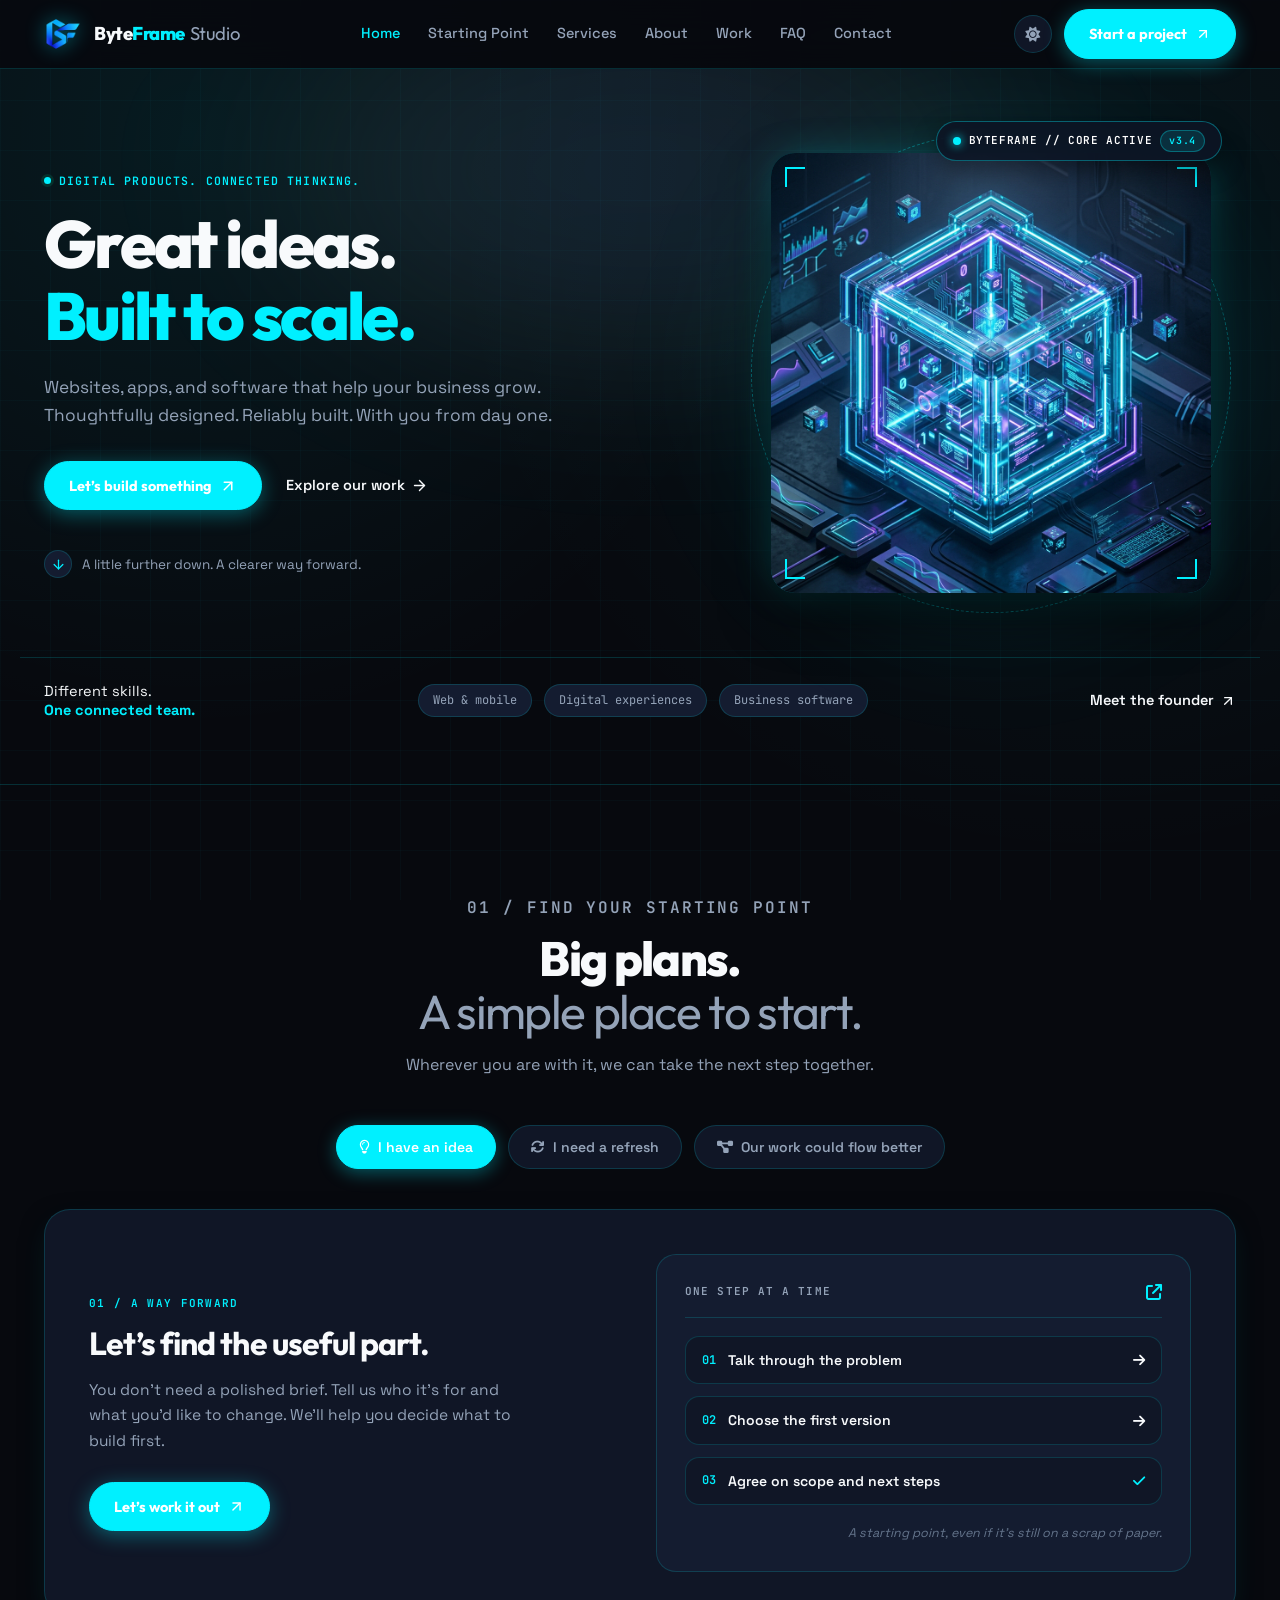
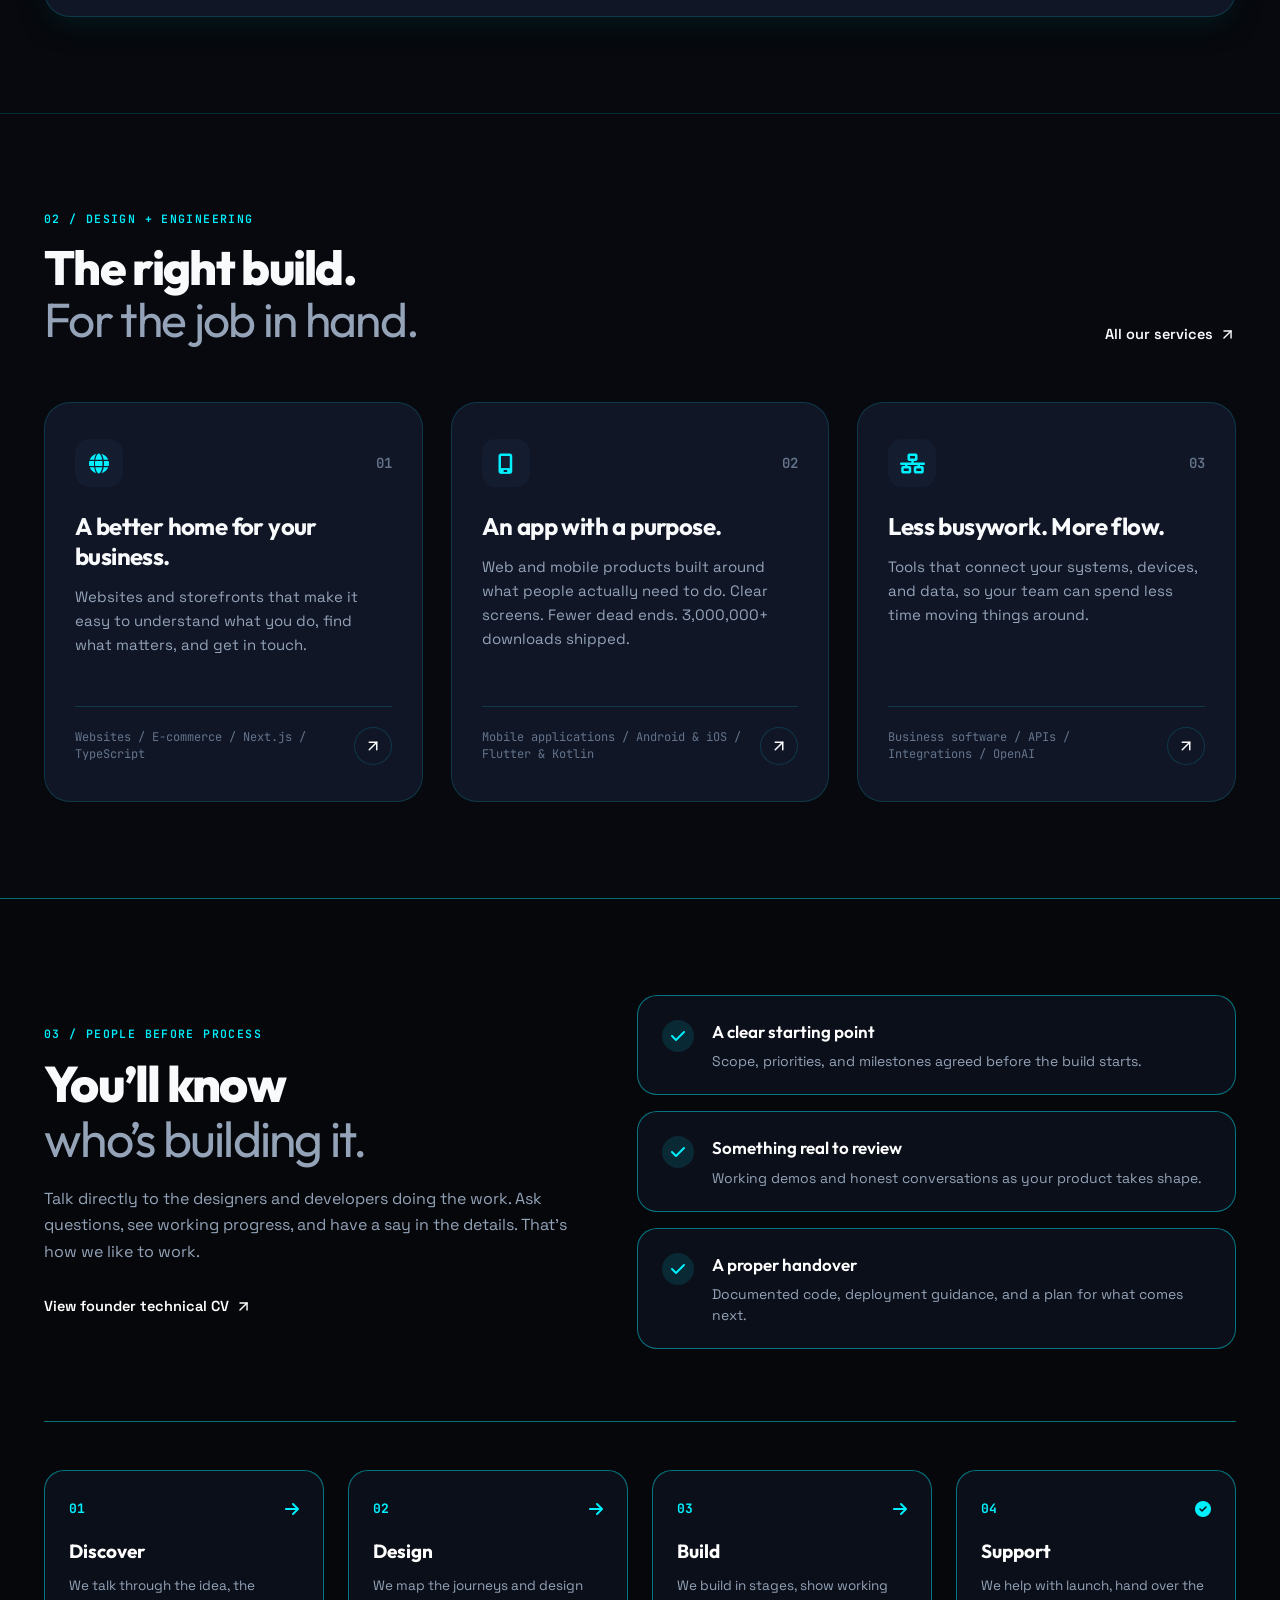
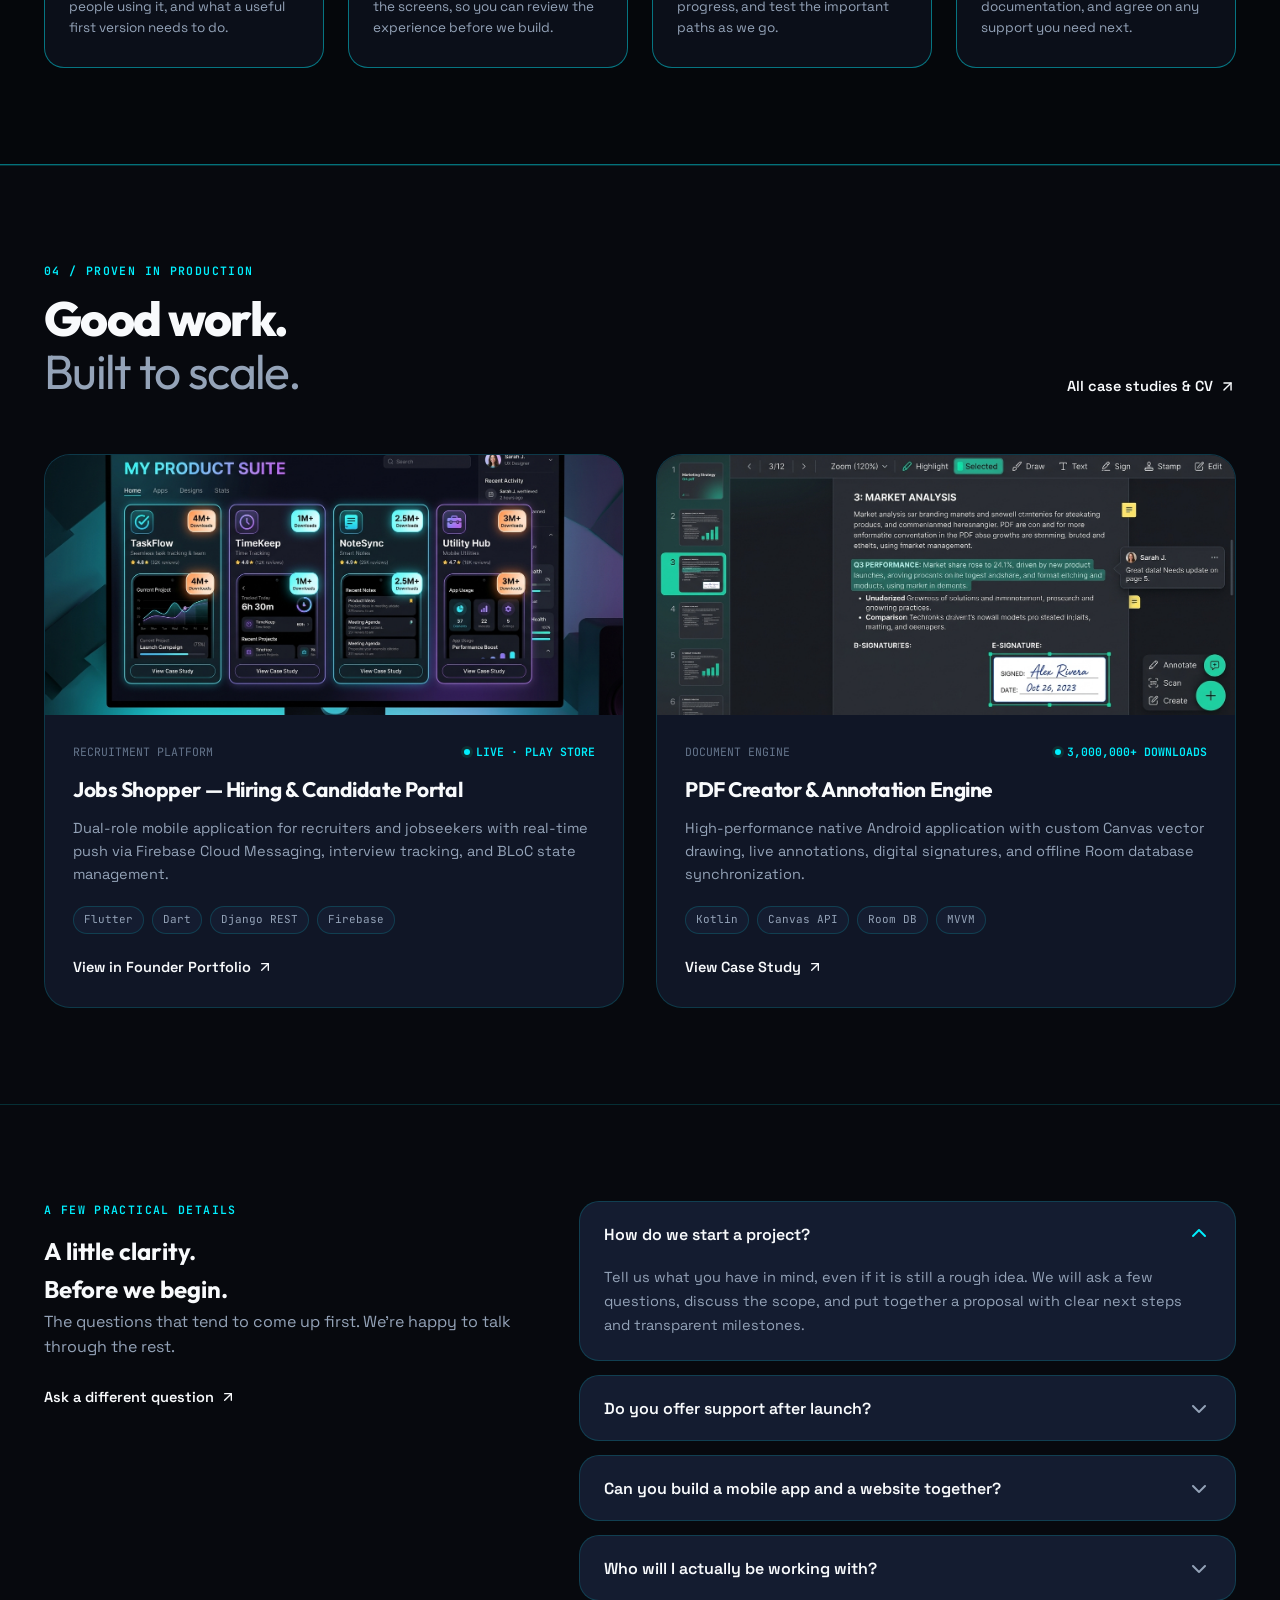
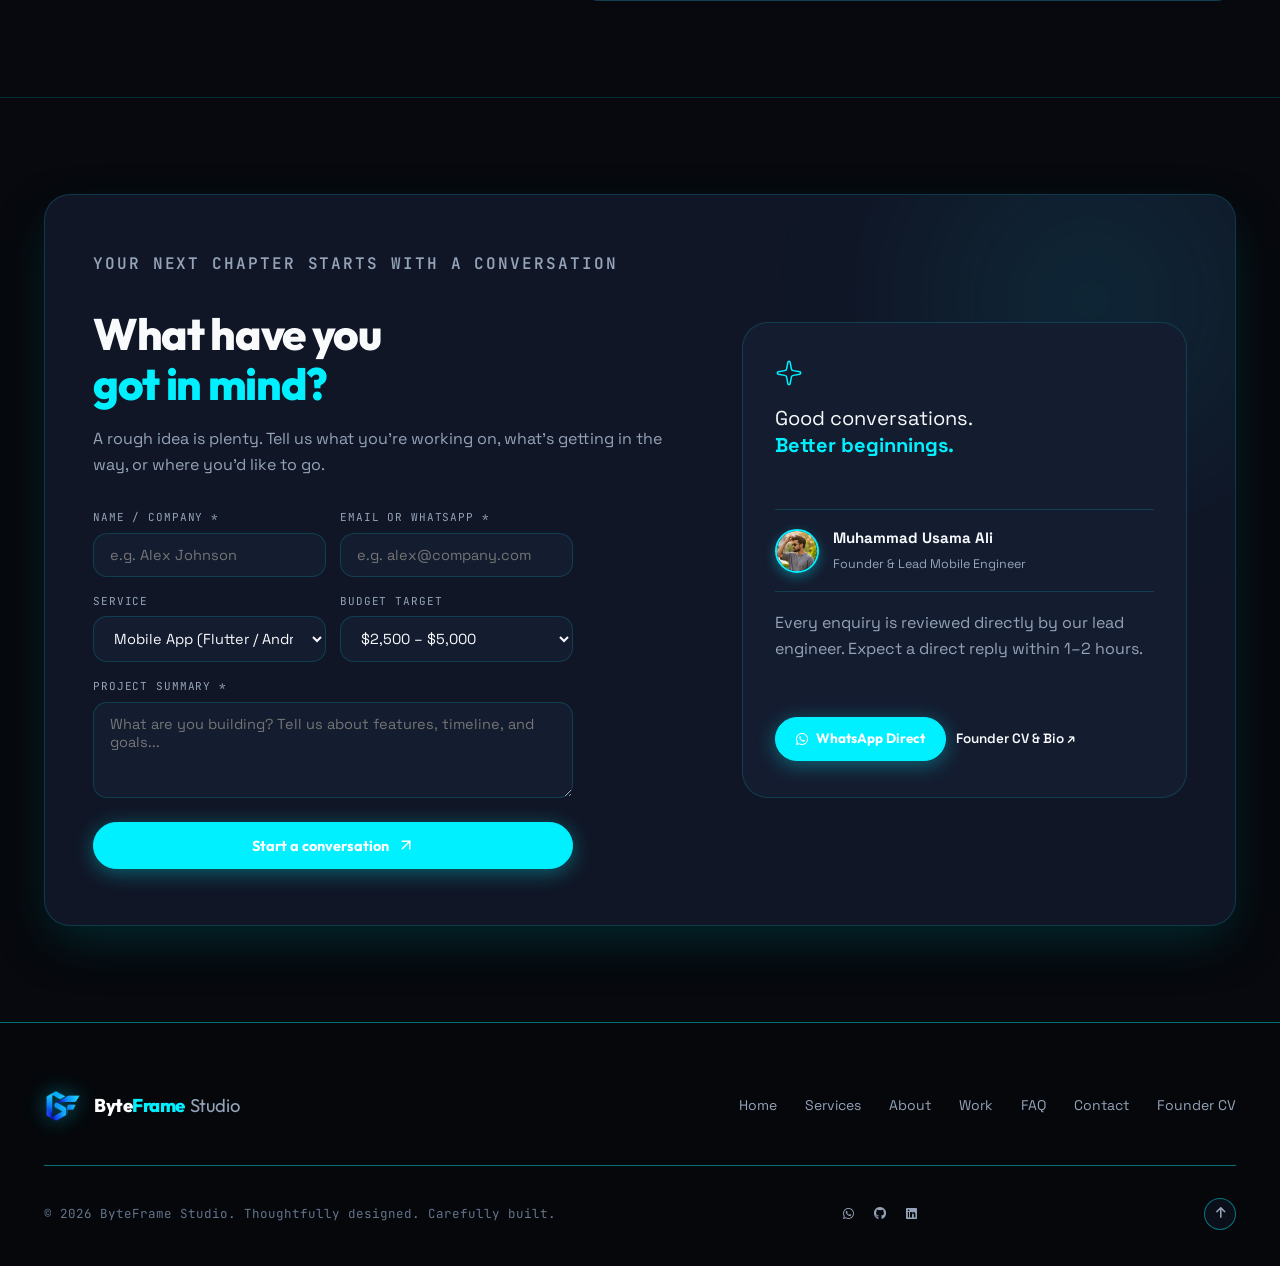
==== index.html @ 140860bc "Initial release: ByteFrame Studio agency website and founder portfolio" ====
<!DOCTYPE html>
<html lang="en" data-theme="dark">
<head>
  <meta charset="utf-8">
  <meta name="viewport" content="width=device-width, initial-scale=1, viewport-fit=cover">
  
  <title>ByteFrame Studio | High-Performance Software &amp; Mobile Ecosystems</title>
  <meta name="description" content="We engineer scalable mobile apps, intelligent web platforms, and mission-critical cloud software systems with military precision. 3M+ downloads shipped.">
  <meta name="author" content="Muhammad Usama Ali — ByteFrame Studio">
  <meta name="theme-color" content="#07090E">
  
  <!-- Open Graph -->
  <meta property="og:title" content="ByteFrame Studio | High-Performance Software &amp; Mobile Ecosystems">
  <meta property="og:description" content="We engineer scalable mobile apps, intelligent web platforms, and mission-critical cloud software systems with military precision.">
  <meta property="og:type" content="website">
  <meta property="og:url" content="https://byteframestudio.com">
  <meta property="og:image" content="assets/images/byteframe-logo.png">

  <!-- Favicon & App Icons -->
  <link rel="icon" type="image/png" sizes="32x32" href="assets/icons/favicon-32x32.png">
  <link rel="icon" type="image/png" sizes="16x16" href="assets/icons/favicon-16x16.png">
  <link rel="apple-touch-icon" sizes="180x180" href="assets/icons/apple-touch-icon.png">
  <link rel="shortcut icon" href="favicon.ico">

  <!-- Icons -->
  <link rel="stylesheet" href="https://cdnjs.cloudflare.com/ajax/libs/font-awesome/6.5.1/css/all.min.css">

  <!-- ByteFrame Studio Cyber-Luxe Theme Stylesheet -->
  <link rel="stylesheet" href="agency.css?v=8">
</head>
<body>

  <!-- Opening Screen Brand Reveal ("When website is open") -->
  <div id="site-preloader" class="site-preloader" aria-hidden="true">
    <div class="preloader-content">
      <div class="preloader-logo-wrap">
        <img src="assets/images/byteframe-icon.png" alt="ByteFrame Studio" class="preloader-logo-img">
        <div class="preloader-glow-ring"></div>
      </div>
      <div class="preloader-brand-title">
        Byte<span class="preloader-accent">Frame</span> <span class="preloader-sub">Studio</span>
      </div>
      <div class="preloader-bar">
        <div class="preloader-bar-fill"></div>
      </div>
      <div class="preloader-tagline">Websites • Apps • Software</div>
    </div>
  </div>

  <!-- Top Scroll Progress Indicator -->
  <div class="studio-scroll-progress" id="scroll-progress" aria-hidden="true"></div>

  <!-- =========================================================================
       HEADER / NAVIGATION ("NORTH NAV")
       ========================================================================= -->
  <div class="north-nav-root">
    <header id="navbar" class="north-nav">
      <div class="north-nav-inner">
        <!-- Brand Link -->
        <a href="#home" class="north-brand" aria-label="ByteFrame Studio Home">
          <div class="brand-icon-mark">
            <img src="assets/images/byteframe-icon.png" alt="ByteFrame Studio Logo" class="brand-logo-img">
          </div>
          <span class="brand-title">Byte<span class="brand-accent">Frame</span> <span class="brand-light">Studio</span></span>
        </a>

        <!-- Desktop Navigation Links -->
        <nav class="north-desktop-nav" aria-label="Main Navigation">
          <a href="#home" class="active">Home</a>
          <a href="#starting-point">Starting Point</a>
          <a href="#services">Services</a>
          <a href="#about">About</a>
          <a href="#work">Work</a>
          <a href="#faq">FAQ</a>
          <a href="#contact">Contact</a>
        </nav>

        <!-- Right Actions -->
        <div class="north-nav-actions">
          <button type="button" class="theme-toggle-btn" id="theme-toggle" aria-label="Toggle theme" title="Toggle Light/Dark Theme">
            <i class="fa-solid fa-moon" id="theme-icon"></i>
          </button>

          <a href="#contact" class="north-button north-nav-cta">
            Start a project
            <svg xmlns="http://www.w3.org/2000/svg" width="16" height="16" viewBox="0 0 24 24" fill="none" stroke="currentColor" stroke-width="2" stroke-linecap="round" stroke-linejoin="round">
              <path d="M7 7h10v10"></path>
              <path d="M7 17 17 7"></path>
            </svg>
          </a>

          <button type="button" class="north-menu-toggle" id="menu-toggle" aria-label="Open navigation menu">
            <i class="fa-solid fa-bars"></i>
          </button>
        </div>
      </div>
    </header>

    <!-- Mobile Drawer Menu Modal -->
    <div class="north-mobile-layer" id="mobile-drawer" inert aria-hidden="true">
      <button class="north-mobile-backdrop" id="drawer-backdrop" type="button" aria-label="Dismiss navigation"></button>
      <div id="mobile-navigation" role="dialog" aria-modal="true" aria-label="Site navigation" class="north-mobile-panel">
        <div class="north-mobile-top">
          <div class="mobile-brand-title">
            <img src="assets/images/byteframe-icon.png" alt="ByteFrame Studio Logo" class="mobile-brand-icon">
            <span>Byte<span class="brand-accent">Frame</span> <span class="brand-light">Studio</span></span>
          </div>
          <button type="button" class="ac-dialog-close" id="drawer-close" aria-label="Close navigation">
            <i class="fa-solid fa-xmark"></i>
          </button>
        </div>

        <nav aria-label="Mobile navigation">
          <a href="#home"><span>01</span> Home <i class="fa-solid fa-arrow-up-right-from-square"></i></a>
          <a href="#starting-point"><span>02</span> Starting Point <i class="fa-solid fa-arrow-up-right-from-square"></i></a>
          <a href="#services"><span>03</span> Services <i class="fa-solid fa-arrow-up-right-from-square"></i></a>
          <a href="#about"><span>04</span> About <i class="fa-solid fa-arrow-up-right-from-square"></i></a>
          <a href="#work"><span>05</span> Work <i class="fa-solid fa-arrow-up-right-from-square"></i></a>
          <a href="#faq"><span>06</span> FAQ <i class="fa-solid fa-arrow-up-right-from-square"></i></a>
          <a href="#contact"><span>07</span> Contact <i class="fa-solid fa-arrow-up-right-from-square"></i></a>
          <a href="portfolio.html" style="color: var(--accent); font-weight: 700;"><span>08</span> Founder CV &amp; Bio <i class="fa-solid fa-arrow-up-right-from-square"></i></a>
        </nav>

        <div class="north-mobile-bottom">
          <a href="#contact" class="north-button" style="width: 100%;">
            Start a project <i class="fa-solid fa-arrow-up-right-from-square"></i>
          </a>
          <a href="mailto:u3345ali@gmail.com" style="font-size: 13.5px; color: var(--text-muted); text-align: center;">
            u3345ali@gmail.com
          </a>
        </div>
      </div>
    </div>
  </div>

  <main id="main-content" tabindex="-1">

    <!-- =========================================================================
         HERO SECTION ("NORTH HERO")
         ========================================================================= -->
    <section id="home" class="north-hero">
      <div class="north-hero-halo" aria-hidden="true"></div>

      <div class="north-hero-inner">
        <!-- Hero Copy -->
        <div class="north-hero-copy">
          <p class="north-eyebrow">
            <span></span> DIGITAL PRODUCTS. CONNECTED THINKING.
          </p>

          <h1>Great ideas.<br/><span>Built to scale.</span></h1>

          <p class="north-hero-description">
            Websites, apps, and software that help your business grow. Thoughtfully designed. Reliably built. With you from day one.
          </p>

          <div class="north-hero-actions">
            <a href="#contact" class="north-button">
              Let’s build something
              <svg xmlns="http://www.w3.org/2000/svg" width="18" height="18" viewBox="0 0 24 24" fill="none" stroke="currentColor" stroke-width="2" stroke-linecap="round" stroke-linejoin="round">
                <path d="M7 7h10v10"></path>
                <path d="M7 17 17 7"></path>
              </svg>
            </a>

            <a href="#work" class="north-link">
              Explore our work
              <svg xmlns="http://www.w3.org/2000/svg" width="17" height="17" viewBox="0 0 24 24" fill="none" stroke="currentColor" stroke-width="2" stroke-linecap="round" stroke-linejoin="round">
                <path d="M5 12h14"></path>
                <path d="m12 5 7 7-7 7"></path>
              </svg>
            </a>
          </div>

          <a href="#starting-point" class="north-explore">
            <span>
              <svg xmlns="http://www.w3.org/2000/svg" width="15" height="15" viewBox="0 0 24 24" fill="none" stroke="currentColor" stroke-width="2" stroke-linecap="round" stroke-linejoin="round">
                <path d="M12 5v14"></path>
                <path d="m19 12-7 7-7-7"></path>
              </svg>
            </span>
            A little further down. A clearer way forward.
          </a>
        </div>

        <!-- ByteFrame 3D Cybernetic Engine Visual (Single Primary Color Theme) -->
        <div class="byteframe-stage" aria-label="ByteFrame 3D Interactive Architecture Engine">
          <!-- Atmospheric Radial Glow -->
          <div class="byte-stage-glow" aria-hidden="true"></div>

          <!-- Rotating Cyber Orbits -->
          <div class="byte-stage-orbit byte-orbit-one" aria-hidden="true"></div>
          <div class="byte-stage-orbit byte-orbit-two" aria-hidden="true"></div>

          <!-- 3D ByteFrame Image Stage -->
          <div class="byte-stage-viewport">
            <!-- Cyber Corner HUD Brackets -->
            <div class="byte-bracket byte-bracket-tl" aria-hidden="true"></div>
            <div class="byte-bracket byte-bracket-tr" aria-hidden="true"></div>
            <div class="byte-bracket byte-bracket-bl" aria-hidden="true"></div>
            <div class="byte-bracket byte-bracket-br" aria-hidden="true"></div>

            <!-- Glowing ByteFrame 3D Asset -->
            <img src="assets/images/byteframe-hero.jpg" alt="ByteFrame Studio 3D Interactive Cybernetic Core" class="byte-hero-img" width="440" height="440">
            <div class="byte-scanline" aria-hidden="true"></div>
          </div>

          <!-- Top Status Chip (Single Primary Color) -->
          <div class="byte-chip-top">
            <span class="byte-status-indicator" aria-hidden="true"></span>
            <span>BYTEFRAME // CORE ACTIVE</span>
            <span class="byte-chip-pill">v3.4</span>
          </div>


        </div>
      </div>

      <!-- Hero Foot Bar -->
      <div class="north-hero-foot">
        <p>Different skills.<br/><strong>One connected team.</strong></p>
        <div class="hero-foot-pills">
          <span>Web &amp; mobile</span>
          <span>Digital experiences</span>
          <span>Business software</span>
        </div>
        <a href="#about" class="north-link">
          Meet the founder
          <svg xmlns="http://www.w3.org/2000/svg" width="16" height="16" viewBox="0 0 24 24" fill="none" stroke="currentColor" stroke-width="2" stroke-linecap="round" stroke-linejoin="round">
            <path d="M7 7h10v10"></path>
            <path d="M7 17 17 7"></path>
          </svg>
        </a>
      </div>
    </section>

    <!-- =========================================================================
         01 / STARTING POINT TABS SECTION
         ========================================================================= -->
    <section id="starting-point" class="home-section home-starting-point">
      <div class="home-content">
        <div class="home-section-heading north-centered-heading">
          <p class="home-kicker">01 / FIND YOUR STARTING POINT</p>
          <h2>Big plans.<br/><span>A simple place to start.</span></h2>
          <p>Wherever you are with it, we can take the next step together.</p>
        </div>

        <!-- 3 Interactive Switcher Tabs -->
        <div class="starting-point-tabs" role="group" aria-label="Choose your project starting point">
          <button type="button" class="active" data-tab="idea" id="tab-btn-idea">
            <i class="fa-regular fa-lightbulb"></i> I have an idea
          </button>
          <button type="button" data-tab="refresh" id="tab-btn-refresh">
            <i class="fa-solid fa-arrows-rotate"></i> I need a refresh
          </button>
          <button type="button" data-tab="flow" id="tab-btn-flow">
            <i class="fa-solid fa-diagram-project"></i> Our work could flow better
          </button>
        </div>

        <!-- Dynamic Detail Panel -->
        <div id="starting-point-detail" class="starting-point-detail" aria-live="polite">
          <div class="starting-point-copy" id="tab-copy">
            <span class="north-panel-number">01 / A WAY FORWARD</span>
            <h3 id="tab-heading">Let’s find the useful part.</h3>
            <p id="tab-desc">
              You don’t need a polished brief. Tell us who it’s for and what you’d like to change. We’ll help you decide what to build first.
            </p>
            <a href="#contact" class="north-button">
              Let’s work it out
              <svg xmlns="http://www.w3.org/2000/svg" width="17" height="17" viewBox="0 0 24 24" fill="none" stroke="currentColor" stroke-width="2" stroke-linecap="round" stroke-linejoin="round">
                <path d="M7 7h10v10"></path>
                <path d="M7 17 17 7"></path>
              </svg>
            </a>
          </div>

          <div class="starting-point-map">
            <div class="north-map-heading">
              <span id="tab-badge">ONE STEP AT A TIME</span>
              <i class="fa-solid fa-arrow-up-right-from-square"></i>
            </div>
            <ol id="tab-steps">
              <li>
                <span>01</span>
                <strong>Talk through the problem</strong>
                <i class="fa-solid fa-arrow-right"></i>
              </li>
              <li>
                <span>02</span>
                <strong>Choose the first version</strong>
                <i class="fa-solid fa-arrow-right"></i>
              </li>
              <li>
                <span>03</span>
                <strong>Agree on scope and next steps</strong>
                <i class="fa-solid fa-check" style="color: var(--pos);"></i>
              </li>
            </ol>
            <p id="tab-footnote">A starting point, even if it’s still on a scrap of paper.</p>
          </div>
        </div>
      </div>
    </section>

    <!-- =========================================================================
         02 / DESIGN + ENGINEERING SERVICES ("NORTH OFFER GRID")
         ========================================================================= -->
    <section id="services" class="home-section home-services">
      <div class="home-content">
        <div class="home-section-heading">
          <div>
            <p class="home-kicker">02 / DESIGN + ENGINEERING</p>
            <h2>The right build.<br/><span>For the job in hand.</span></h2>
          </div>
          <a class="north-link" href="#work">
            All our services
            <svg xmlns="http://www.w3.org/2000/svg" width="17" height="17" viewBox="0 0 24 24" fill="none" stroke="currentColor" stroke-width="2" stroke-linecap="round" stroke-linejoin="round">
              <path d="M7 7h10v10"></path>
              <path d="M7 17 17 7"></path>
            </svg>
          </a>
        </div>

        <div class="home-offer-grid">
          <!-- Offer Card 01: Web -->
          <a class="home-offer" href="#contact">
            <div>
              <div class="home-offer-top">
                <span class="north-service-icon">
                  <i class="fa-solid fa-globe fa-lg"></i>
                </span>
                <span>01</span>
              </div>
              <h3>A better home for your business.</h3>
              <p>Websites and storefronts that make it easy to understand what you do, find what matters, and get in touch.</p>
            </div>
            <div class="north-offer-bottom">
              <span class="home-offer-detail">Websites / E-commerce / Next.js / TypeScript</span>
              <span class="north-round-arrow">
                <svg xmlns="http://www.w3.org/2000/svg" width="18" height="18" viewBox="0 0 24 24" fill="none" stroke="currentColor" stroke-width="2" stroke-linecap="round" stroke-linejoin="round">
                  <path d="M7 7h10v10"></path>
                  <path d="M7 17 17 7"></path>
                </svg>
              </span>
            </div>
          </a>

          <!-- Offer Card 02: Mobile Apps -->
          <a class="home-offer" href="#work">
            <div>
              <div class="home-offer-top">
                <span class="north-service-icon">
                  <i class="fa-solid fa-mobile-screen fa-lg"></i>
                </span>
                <span>02</span>
              </div>
              <h3>An app with a purpose.</h3>
              <p>Web and mobile products built around what people actually need to do. Clear screens. Fewer dead ends. 3,000,000+ downloads shipped.</p>
            </div>
            <div class="north-offer-bottom">
              <span class="home-offer-detail">Mobile applications / Android &amp; iOS / Flutter &amp; Kotlin</span>
              <span class="north-round-arrow">
                <svg xmlns="http://www.w3.org/2000/svg" width="18" height="18" viewBox="0 0 24 24" fill="none" stroke="currentColor" stroke-width="2" stroke-linecap="round" stroke-linejoin="round">
                  <path d="M7 7h10v10"></path>
                  <path d="M7 17 17 7"></path>
                </svg>
              </span>
            </div>
          </a>

          <!-- Offer Card 03: Custom Software & AI -->
          <a class="home-offer" href="#contact">
            <div>
              <div class="home-offer-top">
                <span class="north-service-icon">
                  <i class="fa-solid fa-network-wired fa-lg"></i>
                </span>
                <span>03</span>
              </div>
              <h3>Less busywork. More flow.</h3>
              <p>Tools that connect your systems, devices, and data, so your team can spend less time moving things around.</p>
            </div>
            <div class="north-offer-bottom">
              <span class="home-offer-detail">Business software / APIs / Integrations / OpenAI</span>
              <span class="north-round-arrow">
                <svg xmlns="http://www.w3.org/2000/svg" width="18" height="18" viewBox="0 0 24 24" fill="none" stroke="currentColor" stroke-width="2" stroke-linecap="round" stroke-linejoin="round">
                  <path d="M7 7h10v10"></path>
                  <path d="M7 17 17 7"></path>
                </svg>
              </span>
            </div>
          </a>
        </div>
      </div>
    </section>

    <!-- =========================================================================
         03 / PEOPLE BEFORE PROCESS ("DARK CONTRAST SECTION")
         ========================================================================= -->
    <section id="about" data-theme="dark" class="home-section home-approach">
      <div class="home-content">
        <div class="home-approach-grid">
          <div>
            <p class="home-kicker">03 / PEOPLE BEFORE PROCESS</p>
            <h2>You’ll know<br/><span>who’s building it.</span></h2>
            <p class="home-approach-intro">
              Talk directly to the designers and developers doing the work. Ask questions, see working progress, and have a say in the details. That’s how we like to work.
            </p>
            <a class="north-link" href="portfolio.html">
              View founder technical CV
              <svg xmlns="http://www.w3.org/2000/svg" width="17" height="17" viewBox="0 0 24 24" fill="none" stroke="currentColor" stroke-width="2" stroke-linecap="round" stroke-linejoin="round">
                <path d="M7 7h10v10"></path>
                <path d="M7 17 17 7"></path>
              </svg>
            </a>
          </div>

          <div class="home-expectations">
            <div class="home-expectation">
              <span><i class="fa-solid fa-check"></i></span>
              <div>
                <h3>A clear starting point</h3>
                <p>Scope, priorities, and milestones agreed before the build starts.</p>
              </div>
            </div>

            <div class="home-expectation">
              <span><i class="fa-solid fa-check"></i></span>
              <div>
                <h3>Something real to review</h3>
                <p>Working demos and honest conversations as your product takes shape.</p>
              </div>
            </div>

            <div class="home-expectation">
              <span><i class="fa-solid fa-check"></i></span>
              <div>
                <h3>A proper handover</h3>
                <p>Documented code, deployment guidance, and a plan for what comes next.</p>
              </div>
            </div>
          </div>
        </div>

        <!-- 4-Step Process Bar -->
        <ol id="process" class="home-process" aria-label="Our development process">
          <li>
            <div>
              <span class="home-process-number">01</span>
              <i class="fa-solid fa-arrow-right"></i>
            </div>
            <h3>Discover</h3>
            <p>We talk through the idea, the people using it, and what a useful first version needs to do.</p>
          </li>
          <li>
            <div>
              <span class="home-process-number">02</span>
              <i class="fa-solid fa-arrow-right"></i>
            </div>
            <h3>Design</h3>
            <p>We map the journeys and design the screens, so you can review the experience before we build.</p>
          </li>
          <li>
            <div>
              <span class="home-process-number">03</span>
              <i class="fa-solid fa-arrow-right"></i>
            </div>
            <h3>Build</h3>
            <p>We build in stages, show working progress, and test the important paths as we go.</p>
          </li>
          <li>
            <div>
              <span class="home-process-number">04</span>
              <i class="fa-solid fa-circle-check" style="color: var(--pos);"></i>
            </div>
            <h3>Support</h3>
            <p>We help with launch, hand over the documentation, and agree on any support you need next.</p>
          </li>
        </ol>
      </div>
    </section>

    <!-- =========================================================================
         04 / SELECTED WORK SECTION
         ========================================================================= -->
    <section id="work" class="home-section">
      <div class="home-content">
        <div class="home-section-heading">
          <div>
            <p class="home-kicker">04 / PROVEN IN PRODUCTION</p>
            <h2>Good work.<br/><span>Built to scale.</span></h2>
          </div>
          <a class="north-link" href="portfolio.html#projects">
            All case studies &amp; CV
            <svg xmlns="http://www.w3.org/2000/svg" width="17" height="17" viewBox="0 0 24 24" fill="none" stroke="currentColor" stroke-width="2" stroke-linecap="round" stroke-linejoin="round">
              <path d="M7 7h10v10"></path>
              <path d="M7 17 17 7"></path>
            </svg>
          </a>
        </div>

        <div class="home-work-grid">
          <!-- Project 1: Jobs Shopper -->
          <article class="work-card">
            <div class="work-card-media">
              <img src="assets/images/project-buksh-apps.jpg" alt="Jobs Shopper Recruitment Platform" loading="lazy">
            </div>
            <div class="work-card-body">
              <div>
                <div class="work-card-badge-line">
                  <span>RECRUITMENT PLATFORM</span>
                  <span class="badge-live-pulse">LIVE · PLAY STORE</span>
                </div>
                <h3>Jobs Shopper — Hiring &amp; Candidate Portal</h3>
                <p>Dual-role mobile application for recruiters and jobseekers with real-time push via Firebase Cloud Messaging, interview tracking, and BLoC state management.</p>
              </div>
              <div>
                <div class="work-tags">
                  <span>Flutter</span>
                  <span>Dart</span>
                  <span>Django REST</span>
                  <span>Firebase</span>
                </div>
                <a href="portfolio.html#projects" class="north-link">
                  View in Founder Portfolio
                  <svg xmlns="http://www.w3.org/2000/svg" width="16" height="16" viewBox="0 0 24 24" fill="none" stroke="currentColor" stroke-width="2" stroke-linecap="round" stroke-linejoin="round">
                    <path d="M7 7h10v10"></path>
                    <path d="M7 17 17 7"></path>
                  </svg>
                </a>
              </div>
            </div>
          </article>

          <!-- Project 2: PDF Creator -->
          <article class="work-card">
            <div class="work-card-media">
              <img src="assets/images/project-pdf-editor.jpg" alt="PDF Creator & Annotation Engine" loading="lazy">
            </div>
            <div class="work-card-body">
              <div>
                <div class="work-card-badge-line">
                  <span>DOCUMENT ENGINE</span>
                  <span class="badge-live-pulse">3,000,000+ DOWNLOADS</span>
                </div>
                <h3>PDF Creator &amp; Annotation Engine</h3>
                <p>High-performance native Android application with custom Canvas vector drawing, live annotations, digital signatures, and offline Room database synchronization.</p>
              </div>
              <div>
                <div class="work-tags">
                  <span>Kotlin</span>
                  <span>Canvas API</span>
                  <span>Room DB</span>
                  <span>MVVM</span>
                </div>
                <a href="portfolio.html#projects" class="north-link">
                  View Case Study
                  <svg xmlns="http://www.w3.org/2000/svg" width="16" height="16" viewBox="0 0 24 24" fill="none" stroke="currentColor" stroke-width="2" stroke-linecap="round" stroke-linejoin="round">
                    <path d="M7 7h10v10"></path>
                    <path d="M7 17 17 7"></path>
                  </svg>
                </a>
              </div>
            </div>
          </article>
        </div>
      </div>
    </section>

    <!-- =========================================================================
         05 / PRACTICAL DETAILS FAQ ACCORDION ("NORTH FAQ")
         ========================================================================= -->
    <section id="faq" class="home-section home-faq">
      <div class="home-content home-faq-grid">
        <div>
          <p class="home-kicker">A FEW PRACTICAL DETAILS</p>
          <h2>A little clarity.<br/><span>Before we begin.</span></h2>
          <p class="home-faq-intro">The questions that tend to come up first. We’re happy to talk through the rest.</p>
          <a class="north-link" href="#contact">
            Ask a different question
            <svg xmlns="http://www.w3.org/2000/svg" width="16" height="16" viewBox="0 0 24 24" fill="none" stroke="currentColor" stroke-width="2" stroke-linecap="round" stroke-linejoin="round">
              <path d="M7 7h10v10"></path>
              <path d="M7 17 17 7"></path>
            </svg>
          </a>
        </div>

        <div class="home-faq-list">
          <!-- FAQ 1 -->
          <div class="faq-item open">
            <button type="button" class="faq-question-btn" aria-expanded="true">
              <span>How do we start a project?</span>
              <span class="faq-chevron"><i class="fa-solid fa-chevron-down"></i></span>
            </button>
            <div class="faq-answer-pane">
              <p>Tell us what you have in mind, even if it is still a rough idea. We will ask a few questions, discuss the scope, and put together a proposal with clear next steps and transparent milestones.</p>
            </div>
          </div>

          <!-- FAQ 2 -->
          <div class="faq-item">
            <button type="button" class="faq-question-btn" aria-expanded="false">
              <span>Do you offer support after launch?</span>
              <span class="faq-chevron"><i class="fa-solid fa-chevron-down"></i></span>
            </button>
            <div class="faq-answer-pane">
              <p>Yes. Warranty coverage is included in your project agreement. We also arrange ongoing retainers for updates, performance optimization, and new features as your product scales.</p>
            </div>
          </div>

          <!-- FAQ 3 -->
          <div class="faq-item">
            <button type="button" class="faq-question-btn" aria-expanded="false">
              <span>Can you build a mobile app and a website together?</span>
              <span class="faq-chevron"><i class="fa-solid fa-chevron-down"></i></span>
            </button>
            <div class="faq-answer-pane">
              <p>Yes. We build the website, the mobile app, and a unified backend API together. That keeps user accounts, authentication, and database state connected seamlessly while each screen is tailored to its device.</p>
            </div>
          </div>

          <!-- FAQ 4 -->
          <div class="faq-item">
            <button type="button" class="faq-question-btn" aria-expanded="false">
              <span>Who will I actually be working with?</span>
              <span class="faq-chevron"><i class="fa-solid fa-chevron-down"></i></span>
            </button>
            <div class="faq-answer-pane">
              <p>You work directly with Muhammad Usama Ali and senior engineers. No account managers, no junior handoffs, and no agency bloat. You get direct access to the people writing your code.</p>
            </div>
          </div>
        </div>
      </div>
    </section>

    <!-- =========================================================================
         06 / CONTACT SECTION & FOUNDER NOTE ("NORTH CONTACT")
         ========================================================================= -->
    <section id="contact" class="home-section home-contact">
      <div class="home-content">
        <div class="north-contact-panel">
          <div class="north-contact-orb" aria-hidden="true"></div>

          <div class="home-contact-grid">
            <!-- Left: Form -->
            <div>
              <p class="home-kicker">YOUR NEXT CHAPTER STARTS WITH A CONVERSATION</p>
              <h2>What have you<br/><span>got in mind?</span></h2>
              <p>A rough idea is plenty. Tell us what you’re working on, what’s getting in the way, or where you’d like to go.</p>

              <form id="contact-form" class="contact-form">
                <div class="contact-field-group">
                  <div class="field">
                    <label for="contact-name">Name / Company *</label>
                    <input type="text" id="contact-name" class="input" placeholder="e.g. Alex Johnson" required>
                  </div>
                  <div class="field">
                    <label for="contact-email">Email or WhatsApp *</label>
                    <input type="text" id="contact-email" class="input" placeholder="e.g. alex@company.com" required>
                  </div>
                </div>

                <div class="contact-field-group">
                  <div class="field">
                    <label for="contact-service">Service</label>
                    <select id="contact-service" class="input">
                      <option value="Mobile App (Flutter / Android)">Mobile App (Flutter / Android)</option>
                      <option value="Modern Web Platform (Next.js)">Modern Web Platform</option>
                      <option value="Custom Business Software & APIs">Custom Software &amp; APIs</option>
                      <option value="AI Integration & Automation">AI Integration &amp; Automation</option>
                    </select>
                  </div>
                  <div class="field">
                    <label for="contact-budget">Budget Target</label>
                    <select id="contact-budget" class="input">
                      <option value="$1,000 - $2,500">$1,000 – $2,500</option>
                      <option value="$2,500 - $5,000" selected>$2,500 – $5,000</option>
                      <option value="$5,000 - $10,000">$5,000 – $10,000</option>
                      <option value="$10,000+">$10,000+</option>
                    </select>
                  </div>
                </div>

                <div class="field">
                  <label for="contact-msg">Project Summary *</label>
                  <textarea id="contact-msg" class="input" placeholder="What are you building? Tell us about features, timeline, and goals..." required></textarea>
                </div>

                <button type="submit" class="north-button" style="width: 100%; justify-content: center; padding: 13px;">
                  Start a conversation
                  <svg xmlns="http://www.w3.org/2000/svg" width="18" height="18" viewBox="0 0 24 24" fill="none" stroke="currentColor" stroke-width="2" stroke-linecap="round" stroke-linejoin="round">
                    <path d="M7 7h10v10"></path>
                    <path d="M7 17 17 7"></path>
                  </svg>
                </button>

                <div id="form-feedback" class="feedback-alert" role="alert"></div>
              </form>
            </div>

            <!-- Right: Signature Founder Note Card -->
            <div class="home-founder-note">
              <svg xmlns="http://www.w3.org/2000/svg" width="28" height="28" viewBox="0 0 24 24" fill="none" stroke="currentColor" stroke-width="1.3" stroke-linecap="round" stroke-linejoin="round">
                <path d="M11.017 2.814a1 1 0 0 1 1.966 0l1.051 5.558a2 2 0 0 0 1.594 1.594l5.558 1.051a1 1 0 0 1 0 1.966l-5.558 1.051a2 2 0 0 0-1.594 1.594l-1.051 5.558a1 1 0 0 1-1.966 0l-1.051-5.558a2 2 0 0 0-1.594-1.594l-5.558-1.051a1 1 0 0 1 0-1.966l5.558-1.051a2 2 0 0 0 1.594-1.594z"></path>
              </svg>

              <p>Good conversations.<br/><strong>Better beginnings.</strong></p>

              <div class="north-founder-line">
                <img src="assets/images/usama-profile.jpg?v=2" alt="Muhammad Usama Ali" class="home-founder-avatar-img">
                <div>
                  <strong>Muhammad Usama Ali</strong>
                  <span>Founder &amp; Lead Mobile Engineer</span>
                </div>
              </div>

              <p class="home-response-note">
                Every enquiry is reviewed directly by our lead engineer. Expect a direct reply within 1–2 hours.
              </p>

              <div class="founder-quick-actions">
                <a href="https://wa.me/923404779596" target="_blank" rel="noopener noreferrer" class="north-button" style="padding: 10px 20px; font-size: 13.5px;">
                  <i class="fa-brands fa-whatsapp"></i> WhatsApp Direct
                </a>
                <a href="portfolio.html" class="north-link" style="font-size: 13.5px;">
                  Founder CV &amp; Bio ↗
                </a>
              </div>
            </div>
          </div>
        </div>
      </div>
    </section>

  </main>

  <!-- =========================================================================
       07 / FOOTER ("NORTH FOOTER")
       ========================================================================= -->
  <footer id="footer" class="home-footer">
    <div class="home-content">
      <div class="home-footer-top">
        <a class="north-brand" href="#home" aria-label="ByteFrame Studio Home">
          <div class="brand-icon-mark">
            <img src="assets/images/byteframe-icon.png" alt="ByteFrame Studio Logo" class="brand-logo-img">
          </div>
          <span class="brand-title">Byte<span class="brand-accent">Frame</span> <span class="brand-light">Studio</span></span>
        </a>

        <nav aria-label="Footer navigation">
          <a href="#home">Home</a>
          <a href="#services">Services</a>
          <a href="#about">About</a>
          <a href="#work">Work</a>
          <a href="#faq">FAQ</a>
          <a href="#contact">Contact</a>
          <a href="portfolio.html">Founder CV</a>
        </nav>
      </div>

      <div class="home-footer-bottom">
        <p>&copy; 2026 ByteFrame Studio. Thoughtfully designed. Carefully built.</p>

        <div class="home-footer-socials">
          <a href="https://wa.me/923404779596" target="_blank" rel="noopener noreferrer" aria-label="WhatsApp"><i class="fa-brands fa-whatsapp"></i></a>
          <a href="https://github.com/MuhammadUsamaAli" target="_blank" rel="noopener noreferrer" aria-label="GitHub"><i class="fa-brands fa-github"></i></a>
          <a href="https://linkedin.com" target="_blank" rel="noopener noreferrer" aria-label="LinkedIn"><i class="fa-brands fa-linkedin"></i></a>
        </div>

        <div class="home-footer-legal">
          <a href="#home" class="back-to-top-btn" id="back-to-top" aria-label="Back to top">
            <i class="fa-solid fa-arrow-up"></i>
          </a>
        </div>
      </div>
    </div>
  </footer>

  <!-- =========================================================================
       ANIMATED CODERS INTERACTIVE ENGINE
       ========================================================================= -->
  <script>
    // 0. Website Opening Screen / Preloader Reveal Dismiss
    function hidePreloader() {
      const preloader = document.getElementById('site-preloader');
      if (preloader && !preloader.classList.contains('loaded')) {
        preloader.classList.add('loaded');
      }
    }
    window.addEventListener('load', () => {
      setTimeout(hidePreloader, 450);
    });
    setTimeout(hidePreloader, 1000);

    // Dynamic Tab Title
    const originalDocTitle = document.title;
    window.addEventListener('blur', () => {
      document.title = '⚡ ByteFrame Studio | Great ideas. Built to scale.';
    });
    window.addEventListener('focus', () => {
      document.title = originalDocTitle;
    });

    // 1. Scroll Progress Bar & Dynamic Nav Scroll Spy
    const scrollProgress = document.getElementById('scroll-progress');
    const desktopNavLinks = document.querySelectorAll('.north-desktop-nav a');
    const pageSections = document.querySelectorAll('section[id]');

    function updateNavScroll() {
      const scrollY = window.pageYOffset;
      const totalScroll = document.documentElement.scrollHeight - window.innerHeight;
      const progress = totalScroll > 0 ? (scrollY / totalScroll) * 100 : 0;
      if (scrollProgress) scrollProgress.style.width = `${progress}%`;

      // Update active nav link
      const checkPoint = scrollY + 120;
      let currentSectionId = '';
      pageSections.forEach(sec => {
        if (checkPoint >= sec.offsetTop) {
          currentSectionId = sec.getAttribute('id');
        }
      });
      if (currentSectionId) {
        desktopNavLinks.forEach(link => {
          link.classList.remove('active');
          if (link.getAttribute('href') === `#${currentSectionId}`) {
            link.classList.add('active');
          }
        });
      }
    }

    window.addEventListener('scroll', updateNavScroll, { passive: true });
    updateNavScroll();

    desktopNavLinks.forEach(link => {
      link.addEventListener('click', () => {
        desktopNavLinks.forEach(l => l.classList.remove('active'));
        link.classList.add('active');
      });
    });

    // 2. Starting Point Tab Switcher Data & Logic
    const tabData = {
      idea: {
        badge: "ONE STEP AT A TIME",
        heading: "Let’s find the useful part.",
        desc: "You don’t need a polished brief. Tell us who it’s for and what you’d like to change. We’ll help you decide what to build first.",
        footnote: "A starting point, even if it’s still on a scrap of paper.",
        steps: [
          { num: "01", text: "Talk through the problem", icon: "fa-solid fa-arrow-right" },
          { num: "02", text: "Choose the first version", icon: "fa-solid fa-arrow-right" },
          { num: "03", text: "Agree on scope and next steps", icon: "fa-solid fa-check", green: true }
        ]
      },
      refresh: {
        badge: "RENEW WHAT WORKS",
        heading: "Modernize without starting from scratch.",
        desc: "Keep your proven business logic and existing users, but overhaul the speed, UX, and outdated frameworks holding your product back.",
        footnote: "Audit first. Upgrade safely with zero customer downtime.",
        steps: [
          { num: "01", text: "Technical heap & code audit", icon: "fa-solid fa-arrow-right" },
          { num: "02", text: "Modernize UI & design system", icon: "fa-solid fa-arrow-right" },
          { num: "03", text: "Ship incremental updates", icon: "fa-solid fa-check", green: true }
        ]
      },
      flow: {
        badge: "WORKFLOW AUTOMATION",
        heading: "Less busywork. More actual work.",
        desc: "Eliminate spreadsheet chaos and repetitive tasks. Connect your mobile apps, internal dashboards, and external APIs with clean automated pipelines.",
        footnote: "Built around how your team naturally operates.",
        steps: [
          { num: "01", text: "Map bottlenecks & manual friction", icon: "fa-solid fa-arrow-right" },
          { num: "02", text: "Engineer custom sync APIs & AI", icon: "fa-solid fa-arrow-right" },
          { num: "03", text: "Deploy connected business system", icon: "fa-solid fa-check", green: true }
        ]
      }
    };

    const tabButtons = document.querySelectorAll('.starting-point-tabs button');
    const tabHeading = document.getElementById('tab-heading');
    const tabDesc = document.getElementById('tab-desc');
    const tabBadge = document.getElementById('tab-badge');
    const tabFootnote = document.getElementById('tab-footnote');
    const tabSteps = document.getElementById('tab-steps');

    tabButtons.forEach(btn => {
      btn.addEventListener('click', () => {
        tabButtons.forEach(b => b.classList.remove('active'));
        btn.classList.add('active');

        const key = btn.getAttribute('data-tab');
        const data = tabData[key];
        if (!data) return;

        tabHeading.textContent = data.heading;
        tabDesc.textContent = data.desc;
        tabBadge.textContent = data.badge;
        tabFootnote.textContent = data.footnote;

        tabSteps.innerHTML = data.steps.map(s => `
          <li>
            <span>${s.num}</span>
            <strong>${s.text}</strong>
            <i class="${s.icon}" ${s.green ? 'style="color: var(--pos);"' : ''}></i>
          </li>
        `).join('');
      });
    });

    // 3. FAQ Accordion Toggle
    const faqItems = document.querySelectorAll('.faq-item');
    faqItems.forEach(item => {
      const btn = item.querySelector('.faq-question-btn');
      btn.addEventListener('click', () => {
        const isOpen = item.classList.contains('open');
        faqItems.forEach(i => {
          i.classList.remove('open');
          i.querySelector('.faq-question-btn').setAttribute('aria-expanded', 'false');
        });
        if (!isOpen) {
          item.classList.add('open');
          btn.setAttribute('aria-expanded', 'true');
        }
      });
    });

    // 4. Dark / Light Theme Toggle with LocalStorage (Defaults to Dark Cyber-Luxe)
    const themeToggle = document.getElementById('theme-toggle');
    const themeIcon = document.getElementById('theme-icon');

    function applyTheme(theme) {
      document.documentElement.setAttribute('data-theme', theme);
      localStorage.setItem('byteframe_theme_cyber', theme);
      if (themeIcon) {
        themeIcon.className = theme === 'dark' ? 'fa-solid fa-sun' : 'fa-solid fa-moon';
      }
    }

    if (themeToggle) {
      themeToggle.addEventListener('click', () => {
        const current = document.documentElement.getAttribute('data-theme') || 'dark';
        const next = current === 'dark' ? 'light' : 'dark';
        applyTheme(next);
      });
    }

    const savedTheme = localStorage.getItem('byteframe_theme_cyber') || 'dark';
    applyTheme(savedTheme);

    // 5. Mobile Navigation Drawer
    const menuToggle = document.getElementById('menu-toggle');
    const mobileDrawer = document.getElementById('mobile-drawer');
    const drawerBackdrop = document.getElementById('drawer-backdrop');
    const drawerClose = document.getElementById('drawer-close');

    function toggleDrawer(open) {
      if (!mobileDrawer) return;
      if (open) {
        mobileDrawer.classList.add('open');
        mobileDrawer.removeAttribute('inert');
        mobileDrawer.setAttribute('aria-hidden', 'false');
      } else {
        mobileDrawer.classList.remove('open');
        mobileDrawer.setAttribute('inert', '');
        mobileDrawer.setAttribute('aria-hidden', 'true');
      }
    }

    if (menuToggle) menuToggle.addEventListener('click', () => toggleDrawer(true));
    if (drawerClose) drawerClose.addEventListener('click', () => toggleDrawer(false));
    if (drawerBackdrop) drawerBackdrop.addEventListener('click', () => toggleDrawer(false));

    mobileDrawer?.querySelectorAll('nav a').forEach(a => {
      a.addEventListener('click', () => toggleDrawer(false));
    });

    // 6. Direct WhatsApp / Email Action on Form Submit
    const contactForm = document.getElementById('contact-form');
    const feedback = document.getElementById('form-feedback');

    if (contactForm && feedback) {
      contactForm.addEventListener('submit', (e) => {
        e.preventDefault();
        const name = document.getElementById('contact-name').value.trim();
        const contact = document.getElementById('contact-email').value.trim();
        const service = document.getElementById('contact-service').value;
        const budget = document.getElementById('contact-budget').value;
        const msg = document.getElementById('contact-msg').value.trim();

        const text = encodeURIComponent(
          `Hello ByteFrame Studio!\n\n` +
          `Project Brief from byteframestudio.com:\n` +
          `• Name: ${name}\n` +
          `• Contact: ${contact}\n` +
          `• Service: ${service}\n` +
          `• Budget: ${budget}\n\n` +
          `Message:\n"${msg}"`
        );

        const waUrl = `https://wa.me/923404779596?text=${text}`;
        const mailUrl = `mailto:u3345ali@gmail.com?subject=${encodeURIComponent("Project Inquiry: " + service)}&body=${text}`;

        feedback.className = "feedback-alert show";
        feedback.innerHTML = `
          <div style="font-weight: 700; margin-bottom: 6px;">
            <i class="fa-solid fa-circle-check"></i> Project brief prepared!
          </div>
          <p style="font-size: 13.5px; margin-bottom: 12px; color: var(--text);">Send directly to Usama via your preferred channel:</p>
          <div style="display: flex; gap: 10px; flex-wrap: wrap;">
            <a href="${waUrl}" target="_blank" rel="noopener noreferrer" class="north-button" style="padding: 8px 18px; font-size: 13.5px;">
              <i class="fa-brands fa-whatsapp"></i> Send via WhatsApp
            </a>
            <a href="${mailUrl}" class="north-button-secondary" style="padding: 8px 18px; font-size: 13.5px;">
              <i class="fa-regular fa-envelope"></i> Send via Email
            </a>
          </div>
        `;
      });
    }

    // 7. Back To Top Button
    const backToTop = document.getElementById('back-to-top');
    if (backToTop) {
      backToTop.addEventListener('click', (e) => {
        e.preventDefault();
        window.scrollTo({ top: 0, behavior: 'smooth' });
      });
    }
  </script>
</body>
</html>
---- agency.css ----
/* ==========================================================================
   BYTEFRAME STUDIO — CYBER-LUXURY ARCHITECT DESIGN SYSTEM
   Bespoke high-performance engineering & design identity.
   Obsidian dark matrix canvas, holographic neon cyan/violet accents,
   geometric frame corners, interactive telemetry HUD, and tactile cards.
   ========================================================================== */

@import url('https://fonts.googleapis.com/css2?family=Outfit:wght@300;400;500;600;700;800;900&family=Space+Grotesk:wght@400;500;600;700&family=JetBrains+Mono:wght@400;500;600;700&display=swap');

:root,
[data-theme="dark"] {
  /* Default & Dark Mode: ByteFrame Obsidian & Single Primary Cyan */
  --bg: #07090E;
  --bg-subtle: #0C101A;
  --surface: #101626;
  --surface-card: #141C30;
  --surface-hover: #1C2744;
  
  --line: rgba(0, 240, 255, 0.16);
  --line-strong: rgba(0, 240, 255, 0.35);
  --line-dark: rgba(0, 240, 255, 0.45);
  
  --text: #F8FAFC;
  --text-muted: #94A3B8;
  --text-subtle: #64748B;
  
  /* ONE SINGLE PRIMARY COLOR: Electric Cyber Cyan */
  --accent: #00F0FF;
  --accent-hover: #38BDF8;
  --accent-light: rgba(0, 240, 255, 0.12);
  --accent-glow: rgba(0, 240, 255, 0.35);
  --accent-gradient: #00F0FF;
  
  /* Unified with single primary color */
  --pos: #00F0FF;
  --pos-dim: rgba(0, 240, 255, 0.15);
  
  --dark-bg: #05070B;
  --dark-surface: #0B0F19;
  --dark-card: #101626;
  --dark-text: #F8FAFC;
  --dark-muted: #94A3B8;
  
  --font-sans: 'Space Grotesk', -apple-system, BlinkMacSystemFont, 'Segoe UI', Roboto, sans-serif;
  --font-heading: 'Outfit', 'Space Grotesk', sans-serif;
  --font-mono: 'JetBrains Mono', monospace;
  
  --radius-sm: 8px;
  --radius-md: 14px;
  --radius-lg: 20px;
  --radius-xl: 26px;
  --radius-full: 9999px;
  
  --transition: all 0.28s cubic-bezier(0.16, 1, 0.3, 1);
  --shadow-sm: 0 2px 10px rgba(0, 0, 0, 0.3);
  --shadow-md: 0 10px 30px -8px rgba(0, 240, 255, 0.12), 0 10px 30px -8px rgba(0, 0, 0, 0.5);
  --shadow-lg: 0 20px 50px -10px rgba(0, 240, 255, 0.18), 0 20px 50px -10px rgba(0, 0, 0, 0.7);
}

/* User-triggered high-contrast light mode */
[data-theme="light"] {
  --bg: #F4F7FB;
  --bg-subtle: #EAF0F8;
  --surface: #FFFFFF;
  --surface-card: #EEF3FA;
  --surface-hover: #E2EBF5;
  
  --line: rgba(15, 23, 42, 0.12);
  --line-strong: rgba(2, 132, 199, 0.35);
  --line-dark: rgba(15, 23, 42, 0.25);
  
  --text: #090D16;
  --text-muted: #475569;
  --text-subtle: #64748B;
  
  /* ONE SINGLE PRIMARY COLOR: Vibrant Ocean Azure */
  --accent: #0284C7;
  --accent-hover: #0369A1;
  --accent-light: rgba(2, 132, 199, 0.12);
  --accent-glow: rgba(2, 132, 199, 0.25);
  --accent-gradient: #0284C7;
  
  --pos: #0284C7;
  --pos-dim: rgba(2, 132, 199, 0.12);

  --dark-bg: #05070B;
  --dark-surface: #0B0F19;
  --dark-card: #101626;
  --dark-text: #F8FAFC;
  --dark-muted: #94A3B8;
}

/* --------------------------------------------------------------------------
   RESET & FOUNDATIONS
   -------------------------------------------------------------------------- */
*, *::before, *::after {
  box-sizing: border-box;
  margin: 0;
  padding: 0;
}

html {
  scroll-behavior: smooth;
  font-size: 16px;
  background-color: var(--bg);
}

section[id],
ol[id],
div[id] {
  scroll-margin-top: 85px;
}

body {
  font-family: var(--font-sans);
  background-color: var(--bg);
  background-image: 
    radial-gradient(circle at 15% 15%, rgba(0, 240, 255, 0.08) 0%, transparent 45%),
    radial-gradient(circle at 85% 25%, rgba(0, 240, 255, 0.06) 0%, transparent 50%),
    linear-gradient(rgba(0, 240, 255, 0.025) 1px, transparent 1px),
    linear-gradient(90deg, rgba(0, 240, 255, 0.025) 1px, transparent 1px);
  background-size: 100% 100%, 100% 100%, 50px 50px, 50px 50px;
  background-attachment: fixed;
  color: var(--text);
  line-height: 1.6;
  overflow-x: hidden;
  -webkit-font-smoothing: antialiased;
  -moz-osx-font-smoothing: grayscale;
  transition: background-color 0.3s ease, color 0.3s ease;
}

h1, h2, h3, h4, .north-brand {
  font-family: var(--font-heading);
}

/* Scroll progress indicator along top edge */
.studio-scroll-progress {
  position: fixed;
  top: 0;
  left: 0;
  height: 3px;
  background: var(--accent);
  z-index: 100;
  width: 0%;
  transition: width 0.1s ease-out;
  box-shadow: 0 0 10px var(--accent);
}

.home-content,
.wrap {
  width: 100%;
  max-width: 1240px;
  margin: 0 auto;
  padding: 0 1.5rem;
  position: relative;
}

a {
  color: inherit;
  text-decoration: none;
  transition: var(--transition);
}

button, input, select, textarea {
  font-family: inherit;
}

/* --------------------------------------------------------------------------
   BUTTONS & MICRO-INTERACTIONS (SINGLE PRIMARY COLOR)
   -------------------------------------------------------------------------- */
.north-button {
  display: inline-flex;
  align-items: center;
  justify-content: center;
  gap: 8px;
  background: var(--accent);
  color: #FFFFFF !important;
  font-family: var(--font-heading);
  font-size: 14.5px;
  font-weight: 700;
  padding: 12px 24px;
  border-radius: var(--radius-full);
  border: 1px solid var(--accent);
  cursor: pointer;
  transition: var(--transition);
  text-decoration: none;
  white-space: nowrap;
  box-shadow: 0 4px 20px var(--accent-glow);
}

.north-button svg {
  color: #FFFFFF !important;
  stroke: #FFFFFF !important;
  transition: transform 0.2s ease;
}

.north-button:hover {
  background: var(--accent-hover);
  border-color: var(--accent-hover);
  transform: translateY(-2px);
  color: #FFFFFF !important;
  box-shadow: 0 8px 25px var(--accent-glow);
}

.north-button:hover svg {
  transform: translate(2px, -2px);
}

[data-theme="dark"] .north-button {
  background: var(--accent);
  border-color: var(--accent);
  color: #FFFFFF !important;
}

[data-theme="dark"] .north-button svg {
  color: #FFFFFF !important;
  stroke: #FFFFFF !important;
}

[data-theme="dark"] .north-button:hover {
  background: var(--accent-hover);
  border-color: var(--accent-hover);
  color: #FFFFFF !important;
  box-shadow: 0 12px 30px var(--accent-glow), 0 0 25px rgba(0, 240, 255, 0.4);
}

.north-button-secondary,
.north-button-outline {
  display: inline-flex;
  align-items: center;
  justify-content: center;
  gap: 8px;
  background: var(--surface) !important;
  border: 1px solid var(--line) !important;
  color: var(--text) !important;
  font-family: var(--font-heading);
  font-size: 13.5px;
  font-weight: 600;
  padding: 10px 20px;
  border-radius: var(--radius-full);
  cursor: pointer;
  transition: var(--transition);
  text-decoration: none;
  white-space: nowrap;
}

.north-button-secondary:hover,
.north-button-outline:hover {
  border-color: var(--accent) !important;
  color: var(--accent) !important;
  transform: translateY(-2px);
  box-shadow: 0 4px 15px var(--accent-glow);
}

.north-button-secondary i,
.north-button-outline i {
  color: inherit;
}

/* Fallback safeguard if .north-button is given a surface/light background */
.north-button[style*="var(--surface)"],
.north-button[style*="background: #fff"],
.north-button[style*="background:#fff"],
.north-button[style*="background: white"],
.north-button[style*="background:white"] {
  color: var(--text) !important;
}


.north-link {
  display: inline-flex;
  align-items: center;
  gap: 6px;
  font-size: 14.5px;
  font-weight: 600;
  color: var(--text);
  transition: var(--transition);
}

.north-link svg {
  transition: transform 0.2s ease;
}

.north-link:hover {
  color: var(--accent);
}

.north-link:hover svg {
  transform: translateX(3px);
}

/* Round arrow icon container */
.north-round-arrow {
  width: 38px;
  height: 38px;
  border-radius: 50%;
  background: var(--surface);
  border: 1px solid var(--line);
  display: grid;
  place-items: center;
  color: var(--text);
  transition: var(--transition);
  flex-shrink: 0;
}

/* --------------------------------------------------------------------------
   STICKY HEADER & NAVIGATION ("NORTH NAV")
   -------------------------------------------------------------------------- */
.north-nav-root {
  position: sticky;
  top: 0;
  z-index: 80;
  background: rgba(7, 9, 14, 0.88);
  backdrop-filter: blur(16px);
  -webkit-backdrop-filter: blur(16px);
  border-bottom: 1px solid var(--line);
  transition: background-color 0.3s ease, border-color 0.3s ease;
}

[data-theme="light"] .north-nav-root {
  background: rgba(244, 247, 251, 0.92);
}

.north-nav-inner {
  max-width: 1240px;
  margin: 0 auto;
  padding: 0 1.5rem;
  height: 68px;
  display: flex;
  align-items: center;
  justify-content: space-between;
  gap: 20px;
}

.north-brand {
  display: flex;
  align-items: center;
  gap: 12px;
  font-weight: 700;
  font-size: 18px;
  letter-spacing: -0.02em;
  color: var(--text);
  text-decoration: none;
  transition: transform 0.25s cubic-bezier(0.16, 1, 0.3, 1);
}

.north-brand:hover {
  transform: translateY(-1px);
}

.brand-icon-mark {
  width: 38px;
  height: 38px;
  display: flex;
  align-items: center;
  justify-content: center;
  position: relative;
  flex-shrink: 0;
}

.brand-logo-img {
  width: 100%;
  height: 100%;
  object-fit: contain;
  filter: drop-shadow(0 0 10px rgba(0, 240, 255, 0.45));
  transition: transform 0.3s cubic-bezier(0.16, 1, 0.3, 1), filter 0.3s ease;
}

.north-brand:hover .brand-logo-img {
  transform: scale(1.08) rotate(-3deg);
  filter: drop-shadow(0 0 18px rgba(0, 240, 255, 0.8));
}

.brand-title {
  display: inline-flex;
  align-items: center;
  font-family: var(--font-heading);
  font-size: 18.5px;
  font-weight: 800;
  letter-spacing: -0.025em;
  color: var(--text);
}

.brand-accent {
  color: var(--accent);
}

.brand-light {
  font-weight: 400;
  margin-left: 5px;
  color: var(--text-muted);
}

.mobile-brand-title {
  display: inline-flex;
  align-items: center;
  gap: 10px;
  font-family: var(--font-heading);
  font-size: 17px;
  font-weight: 800;
  color: var(--text);
}

.mobile-brand-icon {
  width: 28px;
  height: 28px;
  object-fit: contain;
  filter: drop-shadow(0 0 8px rgba(0, 240, 255, 0.5));
}

/* ==========================================================================
   OPENING BRAND SCREEN / PRELOADER ("WEBSITE OPEN" REVEAL)
   ========================================================================== */
.site-preloader {
  position: fixed;
  inset: 0;
  z-index: 99999;
  background: #05070B;
  display: flex;
  align-items: center;
  justify-content: center;
  flex-direction: column;
  transition: opacity 0.55s cubic-bezier(0.16, 1, 0.3, 1), visibility 0.55s ease, transform 0.55s cubic-bezier(0.16, 1, 0.3, 1);
  pointer-events: auto;
}

[data-theme="light"] .site-preloader {
  background: #F4F7FB;
}

.site-preloader.loaded {
  opacity: 0;
  visibility: hidden;
  transform: scale(1.03);
  pointer-events: none;
}

.preloader-content {
  display: flex;
  flex-direction: column;
  align-items: center;
  text-align: center;
  gap: 18px;
  animation: preloaderPop 0.55s cubic-bezier(0.16, 1, 0.3, 1) forwards;
}

@keyframes preloaderPop {
  0% {
    opacity: 0;
    transform: scale(0.9) translateY(14px);
  }
  100% {
    opacity: 1;
    transform: scale(1) translateY(0);
  }
}

.preloader-logo-wrap {
  position: relative;
  width: 86px;
  height: 86px;
  display: flex;
  align-items: center;
  justify-content: center;
}

.preloader-logo-img {
  width: 76px;
  height: 76px;
  object-fit: contain;
  filter: drop-shadow(0 0 24px rgba(0, 240, 255, 0.7));
  animation: pulseLogo 1.6s ease-in-out infinite alternate;
}

@keyframes pulseLogo {
  0% {
    transform: scale(0.97);
    filter: drop-shadow(0 0 16px rgba(0, 240, 255, 0.45));
  }
  100% {
    transform: scale(1.06);
    filter: drop-shadow(0 0 32px rgba(0, 240, 255, 0.9));
  }
}

.preloader-glow-ring {
  position: absolute;
  inset: -10px;
  border-radius: 50%;
  border: 1.5px dashed rgba(0, 240, 255, 0.4);
  animation: spinRing 9s linear infinite;
}

@keyframes spinRing {
  from { transform: rotate(0deg); }
  to { transform: rotate(360deg); }
}

.preloader-brand-title {
  font-family: var(--font-heading);
  font-size: 28px;
  font-weight: 800;
  letter-spacing: -0.03em;
  color: #FFFFFF;
}

[data-theme="light"] .preloader-brand-title {
  color: #090D16;
}

.preloader-accent {
  color: #00F0FF;
}

[data-theme="light"] .preloader-accent {
  color: #0284C7;
}

.preloader-sub {
  font-weight: 400;
  opacity: 0.85;
}

.preloader-bar {
  width: 150px;
  height: 3px;
  background: rgba(255, 255, 255, 0.08);
  border-radius: 999px;
  overflow: hidden;
  position: relative;
}

[data-theme="light"] .preloader-bar {
  background: rgba(15, 23, 42, 0.08);
}

.preloader-bar-fill {
  width: 100%;
  height: 100%;
  background: linear-gradient(90deg, #00F0FF, #38BDF8);
  transform: translateX(-100%);
  animation: loadProgress 0.75s cubic-bezier(0.16, 1, 0.3, 1) forwards;
}

@keyframes loadProgress {
  0% { transform: translateX(-100%); }
  60% { transform: translateX(-20%); }
  100% { transform: translateX(0%); }
}

.preloader-tagline {
  font-family: var(--font-mono);
  font-size: 11px;
  letter-spacing: 0.2em;
  color: #94A3B8;
  text-transform: uppercase;
}

.north-desktop-nav {
  display: flex;
  align-items: center;
  gap: 28px;
}

.north-desktop-nav a {
  font-size: 14.5px;
  font-weight: 500;
  color: var(--text-muted);
}

.north-desktop-nav a:hover,
.north-desktop-nav a.active {
  color: var(--accent);
}

.north-nav-actions {
  display: flex;
  align-items: center;
  gap: 12px;
}

.theme-toggle-btn {
  width: 38px;
  height: 38px;
  border-radius: var(--radius-full);
  display: inline-flex;
  align-items: center;
  justify-content: center;
  background: var(--surface);
  border: 1px solid var(--line);
  color: var(--text-muted);
  cursor: pointer;
  transition: var(--transition);
  font-size: 15px;
}

.theme-toggle-btn:hover {
  color: var(--accent);
  border-color: var(--line-strong);
  transform: translateY(-1px);
}

.north-menu-toggle {
  display: none;
  background: none;
  border: none;
  color: var(--text);
  font-size: 1.4rem;
  padding: 6px;
  cursor: pointer;
}

/* Fullscreen Mobile Navigation Drawer */
.north-mobile-layer {
  display: none;
  position: fixed;
  inset: 0;
  z-index: 99;
}

.north-mobile-layer.open {
  display: block;
}

.north-mobile-backdrop {
  position: absolute;
  inset: 0;
  background: rgba(10, 17, 32, 0.6);
  backdrop-filter: blur(8px);
  border: none;
  width: 100%;
  cursor: pointer;
}

.north-mobile-panel {
  position: absolute;
  top: 0;
  right: 0;
  bottom: 0;
  width: 100%;
  max-width: 380px;
  background: var(--surface);
  border-left: 1px solid var(--line);
  padding: 32px 24px;
  display: flex;
  flex-direction: column;
  justify-content: space-between;
  overflow-y: auto;
  box-shadow: -10px 0 30px rgba(0, 0, 0, 0.15);
  animation: slidePanel 0.3s cubic-bezier(0.16, 1, 0.3, 1);
}

@keyframes slidePanel {
  from { transform: translateX(100%); }
  to { transform: translateX(0); }
}

.north-mobile-top {
  display: flex;
  align-items: center;
  justify-content: space-between;
  padding-bottom: 24px;
  border-bottom: 1px solid var(--line);
  font-family: var(--font-mono);
  font-size: 11px;
  letter-spacing: 0.1em;
  color: var(--text-muted);
}

.ac-dialog-close {
  background: none;
  border: none;
  font-size: 1.25rem;
  color: var(--text);
  cursor: pointer;
}

.north-mobile-panel nav {
  display: flex;
  flex-direction: column;
  gap: 16px;
  margin: 32px 0;
}

.north-mobile-panel nav a {
  display: flex;
  align-items: center;
  justify-content: space-between;
  font-size: 18px;
  font-weight: 600;
  color: var(--text);
  padding: 10px 0;
  border-bottom: 1px solid var(--line);
}

.north-mobile-panel nav a span {
  font-family: var(--font-mono);
  font-size: 12px;
  color: var(--accent);
}

.north-mobile-bottom {
  display: flex;
  flex-direction: column;
  gap: 14px;
  padding-top: 24px;
  border-top: 1px solid var(--line);
}

/* --------------------------------------------------------------------------
   HERO SECTION ("NORTH HERO")
   -------------------------------------------------------------------------- */
.north-hero {
  position: relative;
  padding: 60px 0 40px 0;
  overflow: hidden;
}

.north-hero-halo {
  position: absolute;
  top: -150px;
  left: 50%;
  transform: translateX(-50%);
  width: 900px;
  height: 500px;
  background: radial-gradient(ellipse, rgba(81, 139, 255, 0.14) 0%, rgba(182, 245, 255, 0.08) 40%, transparent 70%);
  filter: blur(80px);
  pointer-events: none;
  z-index: 0;
}

.north-hero-inner {
  max-width: 1240px;
  margin: 0 auto;
  padding: 0 1.5rem;
  display: grid;
  grid-template-columns: 1.15fr 0.85fr;
  align-items: center;
  gap: 40px;
  position: relative;
  z-index: 1;
}

.north-eyebrow {
  display: inline-flex;
  align-items: center;
  gap: 8px;
  font-family: var(--font-mono);
  font-size: 11.5px;
  font-weight: 600;
  text-transform: uppercase;
  letter-spacing: 0.1em;
  color: var(--accent);
  margin-bottom: 18px;
}

.north-eyebrow span {
  width: 7px;
  height: 7px;
  border-radius: 50%;
  background: var(--pos);
  box-shadow: 0 0 0 3px rgba(5, 150, 105, 0.2);
}

.north-hero h1 {
  font-size: clamp(40px, 5.2vw, 68px);
  font-weight: 800;
  letter-spacing: -0.04em;
  line-height: 1.08;
  color: var(--text);
  margin-bottom: 22px;
}

.north-hero h1 span {
  color: var(--accent);
}

.north-hero-description {
  font-size: clamp(16px, 1.35vw, 19px);
  line-height: 1.6;
  color: var(--text-muted);
  max-width: 540px;
  margin-bottom: 32px;
}

.north-hero-actions {
  display: flex;
  align-items: center;
  gap: 24px;
  margin-bottom: 40px;
  flex-wrap: wrap;
}

.north-explore {
  display: inline-flex;
  align-items: center;
  gap: 10px;
  font-size: 13.5px;
  color: var(--text-muted);
}

.north-explore span {
  width: 28px;
  height: 28px;
  border-radius: 50%;
  background: var(--surface-card);
  border: 1px solid var(--line);
  display: grid;
  place-items: center;
  color: var(--accent);
  transition: transform 0.2s ease;
}

.north-explore:hover span {
  transform: translateY(3px);
}

/* ==========================================================================
   BYTEFRAME HERO STAGE & 3D CYBERNETIC ENGINE VISUAL
   ========================================================================== */
.byteframe-stage {
  position: relative;
  display: flex;
  justify-content: center;
  align-items: center;
  width: 100%;
  max-width: 530px;
  margin: 0 auto;
  padding: 24px;
}

.byte-stage-glow {
  position: absolute;
  inset: -12%;
  background: radial-gradient(circle, rgba(0, 240, 255, 0.22) 0%, rgba(0, 240, 255, 0.06) 50%, transparent 70%);
  filter: blur(55px);
  pointer-events: none;
  z-index: 0;
  animation: glowPulse 7s ease-in-out infinite alternate;
}

@keyframes glowPulse {
  0% { transform: scale(0.92); opacity: 0.7; }
  100% { transform: scale(1.08); opacity: 1; }
}

/* Orbiting Cyber Rings */
.byte-stage-orbit {
  position: absolute;
  border-radius: 50%;
  pointer-events: none;
  z-index: 1;
}

.byte-orbit-one {
  width: 480px;
  height: 480px;
  border: 1px dashed rgba(0, 240, 255, 0.35);
  animation: orbitRotate 45s linear infinite;
}

.byte-orbit-two {
  width: 380px;
  height: 380px;
  border: 1px solid rgba(0, 240, 255, 0.22);
  animation: orbitRotate 30s linear infinite reverse;
}

@keyframes orbitRotate {
  from { transform: rotate(0deg); }
  to { transform: rotate(360deg); }
}

/* 3D Image Viewport Container */
.byte-stage-viewport {
  position: relative;
  z-index: 2;
  border-radius: 24px;
  overflow: hidden;
  box-shadow: 
    0 24px 60px -12px rgba(0, 0, 0, 0.8),
    0 0 40px -8px rgba(0, 240, 255, 0.35),
    inset 0 0 0 1px rgba(0, 240, 255, 0.35);
  background: #090D18;
  transition: var(--transition);
}

.byte-stage-viewport:hover {
  transform: translateY(-6px) scale(1.01);
  box-shadow: 
    0 32px 70px -10px rgba(0, 0, 0, 0.9),
    0 0 55px -4px rgba(0, 240, 255, 0.5),
    inset 0 0 0 1px rgba(0, 240, 255, 0.55);
}

.byte-hero-img {
  display: block;
  width: 100%;
  max-width: 440px;
  height: auto;
  aspect-ratio: 1 / 1;
  object-fit: cover;
  transition: transform 0.6s cubic-bezier(0.16, 1, 0.3, 1);
}

.byte-stage-viewport:hover .byte-hero-img {
  transform: scale(1.03);
}

/* Cyber Scanning Line */
.byte-scanline {
  position: absolute;
  top: -20%;
  left: 0;
  right: 0;
  height: 35px;
  background: linear-gradient(180deg, transparent 0%, rgba(0, 240, 255, 0.28) 50%, transparent 100%);
  filter: blur(2px);
  pointer-events: none;
  animation: scanCycle 5.5s ease-in-out infinite;
}

@keyframes scanCycle {
  0% { top: -20%; opacity: 0; }
  15% { opacity: 1; }
  85% { opacity: 1; }
  100% { top: 120%; opacity: 0; }
}

/* Corner Bracket Accents */
.byte-bracket {
  position: absolute;
  width: 20px;
  height: 20px;
  z-index: 5;
  pointer-events: none;
}

.byte-bracket-tl {
  top: 14px;
  left: 14px;
  border-top: 2px solid var(--accent);
  border-left: 2px solid var(--accent);
}

.byte-bracket-tr {
  top: 14px;
  right: 14px;
  border-top: 2px solid var(--accent);
  border-right: 2px solid var(--accent);
}

.byte-bracket-bl {
  bottom: 14px;
  left: 14px;
  border-bottom: 2px solid var(--accent);
  border-left: 2px solid var(--accent);
}

.byte-bracket-br {
  bottom: 14px;
  right: 14px;
  border-bottom: 2px solid var(--accent);
  border-right: 2px solid var(--accent);
}

/* Floating Status Chip (Top Right) */
.byte-chip-top {
  position: absolute;
  top: -8px;
  right: 14px;
  z-index: 6;
  display: inline-flex;
  align-items: center;
  gap: 8px;
  padding: 8px 16px;
  background: rgba(13, 20, 36, 0.9);
  backdrop-filter: blur(14px);
  -webkit-backdrop-filter: blur(14px);
  border: 1px solid rgba(0, 240, 255, 0.35);
  border-radius: var(--radius-full);
  font-family: var(--font-mono);
  font-size: 11px;
  font-weight: 600;
  letter-spacing: 0.06em;
  color: #FFFFFF;
  box-shadow: 0 10px 25px rgba(0, 0, 0, 0.45);
  animation: chipFloat 6s ease-in-out infinite alternate;
}

@keyframes chipFloat {
  0% { transform: translateY(0); }
  100% { transform: translateY(-8px); }
}

.byte-status-indicator {
  width: 8px;
  height: 8px;
  border-radius: 50%;
  background: var(--accent);
  box-shadow: 0 0 10px var(--accent);
}

.byte-chip-pill {
  padding: 2px 8px;
  background: rgba(0, 240, 255, 0.12);
  border: 1px solid rgba(0, 240, 255, 0.3);
  border-radius: var(--radius-full);
  color: var(--accent);
  font-size: 10px;
}

/* Floating HUD Card (Bottom Left) */
.byte-hud-card {
  position: absolute;
  bottom: -15px;
  left: -12px;
  z-index: 6;
  background: rgba(13, 20, 36, 0.92);
  backdrop-filter: blur(18px);
  -webkit-backdrop-filter: blur(18px);
  border: 1px solid rgba(0, 240, 255, 0.3);
  border-radius: var(--radius-lg);
  padding: 18px 22px;
  max-width: 320px;
  box-shadow: 0 18px 45px -8px rgba(0, 0, 0, 0.65), 0 0 25px rgba(0, 240, 255, 0.18);
  transition: var(--transition);
}

.byte-hud-card:hover {
  transform: translateY(-4px);
  border-color: rgba(0, 240, 255, 0.5);
  box-shadow: 0 22px 50px -8px rgba(0, 0, 0, 0.75), 0 0 35px rgba(0, 240, 255, 0.3);
}

.hud-card-top {
  display: flex;
  align-items: center;
  justify-content: space-between;
  gap: 12px;
  margin-bottom: 12px;
  padding-bottom: 10px;
  border-bottom: 1px solid var(--line);
}

.hud-card-title {
  display: flex;
  align-items: center;
  gap: 8px;
  font-family: var(--font-mono);
  font-size: 11px;
  font-weight: 700;
  letter-spacing: 0.08em;
  color: var(--accent);
}

.hud-status-badge {
  font-family: var(--font-mono);
  font-size: 9.5px;
  font-weight: 700;
  padding: 3px 8px;
  border-radius: var(--radius-full);
  background: rgba(0, 240, 255, 0.12);
  color: var(--accent);
  border: 1px solid rgba(0, 240, 255, 0.3);
}

.hud-metrics {
  display: grid;
  grid-template-columns: 1fr 1fr;
  gap: 14px;
  margin-bottom: 14px;
}

.hud-metric-val {
  display: block;
  font-family: var(--font-heading);
  font-size: 19px;
  font-weight: 800;
  color: #FFFFFF;
  line-height: 1.1;
}

.hud-metric-lbl {
  display: block;
  font-family: var(--font-mono);
  font-size: 9.5px;
  letter-spacing: 0.06em;
  color: var(--text-muted);
  margin-top: 4px;
}

.hud-tags {
  display: flex;
  align-items: center;
  gap: 6px;
  flex-wrap: wrap;
}

.hud-tags span {
  display: inline-flex;
  align-items: center;
  gap: 4px;
  font-family: var(--font-mono);
  font-size: 10.5px;
  font-weight: 600;
  padding: 4px 9px;
  border-radius: var(--radius-full);
  background: rgba(255, 255, 255, 0.05);
  color: var(--text-muted);
  border: 1px solid var(--line);
}

.hud-tags span i {
  color: var(--accent);
  font-size: 9px;
}

/* Hero Foot Bar */
.north-hero-foot {
  max-width: 1240px;
  margin: 40px auto 0 auto;
  padding: 24px 1.5rem;
  border-top: 1px solid var(--line);
  display: flex;
  align-items: center;
  justify-content: space-between;
  flex-wrap: wrap;
  gap: 20px;
}

.north-hero-foot p {
  font-size: 14.5px;
  color: var(--text);
  line-height: 1.3;
}

.north-hero-foot p strong {
  font-weight: 700;
  color: var(--accent);
}

.hero-foot-pills {
  display: flex;
  align-items: center;
  gap: 12px;
  flex-wrap: wrap;
}

.hero-foot-pills span {
  font-family: var(--font-mono);
  font-size: 12px;
  color: var(--text-muted);
  background: var(--surface-card);
  border: 1px solid var(--line);
  padding: 6px 14px;
  border-radius: var(--radius-full);
}

/* --------------------------------------------------------------------------
   SECTION HEADINGS & COMMONS
   -------------------------------------------------------------------------- */
.home-section {
  padding: 96px 0;
  position: relative;
  border-top: 1px solid var(--line);
}

.home-kicker {
  font-family: var(--font-mono);
  font-size: 11.5px;
  font-weight: 600;
  letter-spacing: 0.12em;
  text-transform: uppercase;
  color: var(--accent);
  margin-bottom: 12px;
}

.home-section-heading {
  display: flex;
  justify-content: space-between;
  align-items: flex-end;
  gap: 2rem;
  margin-bottom: 56px;
  flex-wrap: wrap;
}

.home-section-heading h2 {
  font-size: clamp(32px, 4vw, 48px);
  font-weight: 800;
  letter-spacing: -0.035em;
  line-height: 1.1;
  color: var(--text);
}

.home-section-heading h2 span {
  color: var(--text-muted);
  font-weight: 400;
}

.north-centered-heading {
  text-align: center;
  max-width: 640px;
  margin: 0 auto 48px auto;
  display: block;
}

.north-centered-heading p {
  font-size: 16px;
  color: var(--text-muted);
  margin-top: 14px;
}

/* --------------------------------------------------------------------------
   01 / STARTING POINT TABS ENGINE ("NORTH STARTING POINT")
   -------------------------------------------------------------------------- */
.starting-point-tabs {
  display: flex;
  align-items: center;
  justify-content: center;
  gap: 12px;
  margin-bottom: 40px;
  flex-wrap: wrap;
}

.starting-point-tabs button {
  display: inline-flex;
  align-items: center;
  gap: 8px;
  background: var(--surface);
  border: 1px solid var(--line);
  color: var(--text-muted);
  font-size: 14px;
  font-weight: 600;
  padding: 12px 22px;
  border-radius: var(--radius-full);
  cursor: pointer;
  transition: var(--transition);
}

.starting-point-tabs button:hover {
  border-color: var(--line-strong);
  color: var(--text);
  transform: translateY(-1px);
}

.starting-point-tabs button.active {
  background: var(--accent);
  color: #FFFFFF !important;
  border-color: var(--accent);
  box-shadow: 0 4px 18px var(--accent-glow);
}

[data-theme="dark"] .starting-point-tabs button.active {
  background: var(--accent);
  border-color: var(--accent);
  color: #FFFFFF !important;
}

.starting-point-detail {
  display: grid;
  grid-template-columns: 1fr 1fr;
  gap: 32px;
  background: var(--surface);
  border: 1px solid var(--line);
  border-radius: var(--radius-xl);
  padding: 44px;
  box-shadow: var(--shadow-md);
  align-items: center;
  transition: var(--transition);
}

.starting-point-copy {
  display: flex;
  flex-direction: column;
  align-items: flex-start;
}

.north-panel-number {
  font-family: var(--font-mono);
  font-size: 11px;
  letter-spacing: 0.12em;
  color: var(--accent);
  margin-bottom: 12px;
  font-weight: 600;
}

.starting-point-copy h3 {
  font-size: clamp(26px, 2.5vw, 36px);
  font-weight: 700;
  letter-spacing: -0.03em;
  line-height: 1.15;
  color: var(--text);
  margin-bottom: 16px;
}

.starting-point-copy p {
  font-size: 15.5px;
  line-height: 1.65;
  color: var(--text-muted);
  margin-bottom: 28px;
  max-width: 440px;
}

.starting-point-map {
  background: var(--surface-card);
  border: 1px solid var(--line);
  border-radius: var(--radius-lg);
  padding: 28px;
}

.north-map-heading {
  display: flex;
  align-items: center;
  justify-content: space-between;
  padding-bottom: 16px;
  border-bottom: 1px solid var(--line);
  margin-bottom: 18px;
  color: var(--accent);
}

.north-map-heading span {
  font-family: var(--font-mono);
  font-size: 11px;
  letter-spacing: 0.1em;
  font-weight: 600;
  color: var(--text-muted);
}

.starting-point-map ol {
  list-style: none;
  display: flex;
  flex-direction: column;
  gap: 12px;
  margin-bottom: 18px;
}

.starting-point-map ol li {
  display: flex;
  align-items: center;
  justify-content: space-between;
  background: var(--surface);
  border: 1px solid var(--line);
  padding: 12px 16px;
  border-radius: var(--radius-md);
  font-size: 14px;
}

.starting-point-map ol li span {
  font-family: var(--font-mono);
  font-size: 12px;
  color: var(--accent);
  font-weight: 600;
  margin-right: 12px;
}

.starting-point-map ol li strong {
  flex: 1;
  font-weight: 600;
  color: var(--text);
}

.starting-point-map p {
  font-size: 12.5px;
  color: var(--text-subtle);
  font-style: italic;
  text-align: right;
}

/* --------------------------------------------------------------------------
   02 / DESIGN + ENGINEERING SERVICES ("NORTH OFFER GRID")
   -------------------------------------------------------------------------- */
.home-offer-grid {
  display: grid;
  grid-template-columns: repeat(3, 1fr);
  gap: 28px;
}

.home-offer {
  background: var(--surface);
  border: 1px solid var(--line);
  border-radius: var(--radius-xl);
  padding: 36px 30px;
  display: flex;
  flex-direction: column;
  justify-content: space-between;
  min-height: 400px;
  transition: var(--transition);
  position: relative;
  overflow: hidden;
}

.home-offer:hover {
  transform: translateY(-6px);
  border-color: var(--accent);
  box-shadow: 0 20px 40px -12px var(--accent-glow);
}

.home-offer:hover .north-round-arrow {
  background: var(--accent);
  border-color: var(--accent);
  color: #FFFFFF;
  transform: translate(2px, -2px);
}

.home-offer-top {
  display: flex;
  align-items: center;
  justify-content: space-between;
  margin-bottom: 24px;
}

.north-service-icon {
  width: 48px;
  height: 48px;
  border-radius: var(--radius-md);
  background: var(--surface-card);
  display: grid;
  place-items: center;
  color: var(--accent);
}

.home-offer-top span:last-child {
  font-family: var(--font-mono);
  font-size: 14px;
  font-weight: 600;
  color: var(--text-subtle);
}

.home-offer h3 {
  font-size: 24px;
  font-weight: 700;
  letter-spacing: -0.025em;
  color: var(--text);
  line-height: 1.25;
  margin-bottom: 14px;
}

.home-offer p {
  font-size: 15px;
  line-height: 1.6;
  color: var(--text-muted);
  margin-bottom: 32px;
}

.north-offer-bottom {
  display: flex;
  align-items: center;
  justify-content: space-between;
  padding-top: 20px;
  border-top: 1px solid var(--line);
  gap: 14px;
}

.home-offer-detail {
  font-family: var(--font-mono);
  font-size: 12px;
  color: var(--text-subtle);
  line-height: 1.4;
}

/* --------------------------------------------------------------------------
   03 / PEOPLE BEFORE PROCESS ("DARK CONTRAST SECTION")
   -------------------------------------------------------------------------- */
.home-approach,
.section-dark-contrast {
  background: var(--dark-bg);
  color: var(--dark-text);
  border-top: 1px solid var(--line-dark);
  border-bottom: 1px solid var(--line-dark);
}

.home-approach-grid {
  display: grid;
  grid-template-columns: 1fr 1.1fr;
  gap: 48px;
  align-items: center;
  margin-bottom: 72px;
}

.home-approach-grid h2 {
  font-size: clamp(34px, 4vw, 50px);
  font-weight: 800;
  letter-spacing: -0.035em;
  line-height: 1.1;
  color: var(--dark-text);
  margin-bottom: 20px;
}

.home-approach-grid h2 span {
  color: var(--dark-muted);
  font-weight: 400;
}

.home-approach-intro {
  font-size: 16px;
  line-height: 1.65;
  color: var(--dark-muted);
  margin-bottom: 28px;
}

.home-approach-grid .north-link {
  color: #FFFFFF;
}

.home-expectations {
  display: flex;
  flex-direction: column;
  gap: 16px;
}

.home-expectation {
  display: flex;
  align-items: flex-start;
  gap: 18px;
  background: var(--dark-surface);
  border: 1px solid var(--line-dark);
  padding: 22px 24px;
  border-radius: var(--radius-lg);
  transition: var(--transition);
}

.home-expectation:hover {
  border-color: var(--accent);
  transform: translateX(4px);
}

.home-expectation > span {
  width: 32px;
  height: 32px;
  border-radius: 50%;
  background: rgba(0, 240, 255, 0.12);
  display: grid;
  place-items: center;
  color: var(--accent);
  flex-shrink: 0;
  margin-top: 2px;
}

.home-expectation h3 {
  font-size: 17px;
  font-weight: 600;
  color: #FFFFFF;
  margin-bottom: 6px;
}

.home-expectation p {
  font-size: 14px;
  color: var(--dark-muted);
  line-height: 1.5;
}

/* 4-Step Linear Development Process Bar */
.home-process {
  list-style: none;
  display: grid;
  grid-template-columns: repeat(4, 1fr);
  gap: 24px;
  padding-top: 48px;
  border-top: 1px solid var(--line-dark);
}

.home-process li {
  background: var(--dark-surface);
  border: 1px solid var(--line-dark);
  border-radius: var(--radius-lg);
  padding: 28px 24px;
  display: flex;
  flex-direction: column;
  transition: var(--transition);
}

.home-process li:hover {
  border-color: var(--accent);
  transform: translateY(-4px);
}

.home-process li > div {
  display: flex;
  align-items: center;
  justify-content: space-between;
  margin-bottom: 16px;
  color: var(--accent);
}

.home-process-number {
  font-family: var(--font-mono);
  font-size: 13px;
  font-weight: 700;
  color: var(--accent);
}

.home-process h3 {
  font-size: 19px;
  font-weight: 700;
  color: #FFFFFF;
  margin-bottom: 10px;
}

.home-process p {
  font-size: 13.5px;
  line-height: 1.55;
  color: var(--dark-muted);
}

/* --------------------------------------------------------------------------
   04 / SELECTED WORK SECTION
   -------------------------------------------------------------------------- */
.home-work-grid {
  display: grid;
  grid-template-columns: 1fr 1fr;
  gap: 32px;
}

.work-card {
  background: var(--surface);
  border: 1px solid var(--line);
  border-radius: var(--radius-xl);
  overflow: hidden;
  transition: var(--transition);
  display: flex;
  flex-direction: column;
}

.work-card:hover {
  transform: translateY(-5px);
  border-color: var(--accent);
  box-shadow: var(--shadow-lg);
}

.work-card-media {
  position: relative;
  overflow: hidden;
  background: var(--surface-card);
  max-height: 260px;
}

.work-card-media img {
  width: 100%;
  height: 100%;
  object-fit: cover;
  transition: transform 0.5s ease;
}

.work-card:hover .work-card-media img {
  transform: scale(1.04);
}

.work-card-body {
  padding: 28px;
  display: flex;
  flex-direction: column;
  flex: 1;
  justify-content: space-between;
}

.work-card-badge-line {
  display: flex;
  align-items: center;
  justify-content: space-between;
  font-family: var(--font-mono);
  font-size: 11.5px;
  color: var(--text-subtle);
  margin-bottom: 12px;
}

.badge-live-pulse {
  display: inline-flex;
  align-items: center;
  gap: 6px;
  color: var(--pos);
  font-weight: 600;
}

.badge-live-pulse::before {
  content: '';
  width: 6px;
  height: 6px;
  border-radius: 50%;
  background: var(--pos);
  box-shadow: 0 0 0 3px rgba(5, 150, 105, 0.2);
}

.work-card h3 {
  font-size: 21px;
  font-weight: 700;
  letter-spacing: -0.02em;
  color: var(--text);
  margin-bottom: 10px;
}

.work-card p {
  font-size: 14.5px;
  line-height: 1.6;
  color: var(--text-muted);
  margin-bottom: 20px;
}

.work-tags {
  display: flex;
  flex-wrap: wrap;
  gap: 8px;
  margin-bottom: 20px;
}

.work-tags span {
  font-family: var(--font-mono);
  font-size: 11px;
  background: var(--surface-card);
  border: 1px solid var(--line);
  padding: 4px 10px;
  border-radius: var(--radius-full);
  color: var(--text-muted);
}

/* --------------------------------------------------------------------------
   05 / FAQ ACCORDION ("NORTH FAQ")
   -------------------------------------------------------------------------- */
.home-faq-grid {
  display: grid;
  grid-template-columns: 1fr 1.35fr;
  gap: 48px;
}

.home-faq-intro {
  font-size: 16px;
  color: var(--text-muted);
  line-height: 1.6;
  margin-bottom: 24px;
}

.home-faq-list {
  display: flex;
  flex-direction: column;
  gap: 14px;
}

.faq-item {
  background: var(--surface-card);
  border: 1px solid var(--line);
  border-radius: var(--radius-lg);
  overflow: hidden;
  transition: var(--transition);
}

.faq-item:hover {
  border-color: var(--line-strong);
}

.faq-question-btn {
  width: 100%;
  padding: 20px 24px;
  display: flex;
  align-items: center;
  justify-content: space-between;
  gap: 16px;
  background: none;
  border: none;
  text-align: left;
  font-size: 16px;
  font-weight: 600;
  color: var(--text);
  cursor: pointer;
}

.faq-chevron {
  width: 24px;
  height: 24px;
  border-radius: 50%;
  display: grid;
  place-items: center;
  color: var(--text-muted);
  transition: transform 0.25s ease;
  flex-shrink: 0;
}

.faq-item.open .faq-chevron {
  transform: rotate(180deg);
  color: var(--accent);
}

.faq-answer-pane {
  max-height: 0;
  overflow: hidden;
  transition: max-height 0.3s cubic-bezier(0.16, 1, 0.3, 1), padding 0.3s ease;
  padding: 0 24px;
}

.faq-item.open .faq-answer-pane {
  max-height: 240px;
  padding: 0 24px 22px 24px;
}

.faq-answer-pane p {
  font-size: 14.5px;
  line-height: 1.65;
  color: var(--text-muted);
}

/* --------------------------------------------------------------------------
   06 / CONTACT SECTION & FOUNDER NOTE ("NORTH CONTACT")
   -------------------------------------------------------------------------- */
.north-contact-panel {
  position: relative;
  background: var(--surface);
  border: 1px solid var(--line);
  border-radius: var(--radius-xl);
  padding: 56px 48px;
  box-shadow: var(--shadow-lg);
  overflow: hidden;
}

.north-contact-orb {
  position: absolute;
  top: -120px;
  right: -80px;
  width: 450px;
  height: 450px;
  background: radial-gradient(circle, var(--accent-light) 0%, transparent 70%);
  filter: blur(80px);
  pointer-events: none;
}

.home-contact-grid {
  display: grid;
  grid-template-columns: 1.15fr 0.85fr;
  gap: 48px;
  align-items: center;
  position: relative;
  z-index: 1;
}

.home-contact-grid h2 {
  font-size: clamp(32px, 3.8vw, 44px);
  font-weight: 800;
  letter-spacing: -0.03em;
  color: var(--text);
  line-height: 1.15;
  margin-bottom: 16px;
}

.home-contact-grid h2 span {
  color: var(--accent);
}

.home-contact-grid > div > p {
  font-size: 16px;
  color: var(--text-muted);
  line-height: 1.6;
  margin-bottom: 32px;
}

.contact-form {
  display: flex;
  flex-direction: column;
  gap: 16px;
  max-width: 480px;
}

.contact-field-group {
  display: grid;
  grid-template-columns: 1fr 1fr;
  gap: 14px;
}

.field label {
  display: block;
  font-family: var(--font-mono);
  font-size: 11px;
  text-transform: uppercase;
  letter-spacing: 0.08em;
  color: var(--text-muted);
  margin-bottom: 6px;
}

.input {
  width: 100%;
  padding: 12px 16px;
  background: var(--surface-card);
  border: 1px solid var(--line);
  border-radius: var(--radius-md);
  color: var(--text);
  font-size: 14.5px;
  transition: var(--transition);
}

.input:focus {
  outline: none;
  border-color: var(--accent);
  background: var(--surface);
  box-shadow: 0 0 0 3px var(--accent-light);
}

textarea.input {
  resize: vertical;
  min-height: 96px;
}

.feedback-alert {
  padding: 14px;
  border-radius: var(--radius-md);
  font-size: 13.5px;
  display: none;
}

.feedback-alert.show {
  display: block;
  background: var(--pos-dim);
  border: 1px solid var(--pos);
  color: var(--pos);
}

/* Signature Founder Note Card */
.home-founder-note {
  background: var(--surface-card);
  border: 1px solid var(--line);
  border-radius: var(--radius-xl);
  padding: 36px 32px;
  position: relative;
  display: flex;
  flex-direction: column;
  gap: 18px;
}

.home-founder-note > svg {
  color: var(--accent);
}

.home-founder-note > p:first-of-type {
  font-size: 20px;
  line-height: 1.35;
  color: var(--text);
}

.home-founder-note > p:first-of-type strong {
  font-weight: 700;
  color: var(--accent);
}

.north-founder-line {
  display: flex;
  align-items: center;
  gap: 14px;
  padding: 16px 0;
  border-top: 1px solid var(--line);
  border-bottom: 1px solid var(--line);
}

.home-founder-initials {
  width: 44px;
  height: 44px;
  border-radius: 50%;
  background: var(--accent);
  color: #FFFFFF;
  display: grid;
  place-items: center;
  font-weight: 700;
  font-size: 15px;
  box-shadow: 0 4px 12px var(--accent-glow);
}

.home-founder-avatar-img {
  width: 44px;
  height: 44px;
  border-radius: 50%;
  object-fit: cover;
  border: 2px solid var(--accent);
  box-shadow: 0 4px 12px var(--accent-glow);
  flex-shrink: 0;
}

.north-founder-line strong {
  display: block;
  font-size: 15px;
  color: var(--text);
}

.north-founder-line span {
  font-size: 12.5px;
  color: var(--text-muted);
}

.home-response-note {
  font-size: 13px;
  color: var(--text-muted);
  line-height: 1.5;
}

.founder-quick-actions {
  display: flex;
  gap: 10px;
  flex-wrap: wrap;
  margin-top: 6px;
}

/* --------------------------------------------------------------------------
   07 / FOOTER ("NORTH FOOTER")
   -------------------------------------------------------------------------- */
.home-footer {
  background: var(--dark-bg);
  color: var(--dark-text);
  border-top: 1px solid var(--line-dark);
  padding: 64px 0 36px 0;
}

.home-footer .north-brand,
.home-footer .brand-title {
  color: #FFFFFF !important;
}

.home-footer .brand-accent {
  color: var(--accent) !important;
}

.home-footer .brand-light {
  color: #94A3B8 !important;
}

.home-footer-top {
  display: flex;
  align-items: center;
  justify-content: space-between;
  padding-bottom: 40px;
  border-bottom: 1px solid var(--line-dark);
  flex-wrap: wrap;
  gap: 24px;
}

.home-footer-top nav {
  display: flex;
  gap: 28px;
  flex-wrap: wrap;
}

.home-footer-top nav a {
  font-size: 14px;
  color: var(--dark-muted);
}

.home-footer-top nav a:hover {
  color: #FFFFFF;
}

.home-footer-bottom {
  display: flex;
  align-items: center;
  justify-content: space-between;
  padding-top: 32px;
  font-family: var(--font-mono);
  font-size: 12.5px;
  color: var(--text-subtle);
  flex-wrap: wrap;
  gap: 16px;
}

.home-footer-socials {
  display: flex;
  gap: 20px;
}

.home-footer-socials a {
  color: var(--dark-muted);
}

.home-footer-socials a:hover {
  color: #FFFFFF;
}

.home-footer-legal {
  display: flex;
  align-items: center;
  gap: 18px;
}

.back-to-top-btn {
  width: 32px;
  height: 32px;
  border-radius: 50%;
  background: var(--dark-surface);
  border: 1px solid var(--line-dark);
  color: var(--dark-muted);
  display: grid;
  place-items: center;
  cursor: pointer;
  transition: var(--transition);
}

.back-to-top-btn:hover {
  color: #FFFFFF;
  border-color: var(--accent);
  transform: translateY(-2px);
}

/* --------------------------------------------------------------------------
   RESPONSIVE QUERIES
   -------------------------------------------------------------------------- */
@media (max-width: 1024px) {
  .north-hero-inner {
    grid-template-columns: 1fr;
    text-align: center;
  }
  .north-hero-description {
    margin-left: auto;
    margin-right: auto;
  }
  .north-hero-actions {
    justify-content: center;
  }
  .north-hero-art {
    margin-top: 32px;
  }
  .home-offer-grid {
    grid-template-columns: 1fr;
  }
  .home-approach-grid {
    grid-template-columns: 1fr;
  }
  .home-process {
    grid-template-columns: 1fr 1fr;
  }
  .home-faq-grid {
    grid-template-columns: 1fr;
  }
  .home-contact-grid {
    grid-template-columns: 1fr;
  }
  .starting-point-detail {
    grid-template-columns: 1fr;
  }
}

@media (max-width: 768px) {
  .north-desktop-nav {
    display: none;
  }
  .north-menu-toggle {
    display: block;
  }
  .north-glass-note {
    position: relative;
    right: auto;
    bottom: auto;
    margin-top: 24px;
    max-width: 100%;
  }
  .home-work-grid {
    grid-template-columns: 1fr;
  }
  .home-process {
    grid-template-columns: 1fr;
  }
  .contact-field-group {
    grid-template-columns: 1fr;
  }
  .north-contact-panel {
    padding: 32px 20px;
  }
}

/* ==========================================================================
   PORTFOLIO STYLES (MATCHING BYTEFRAME STUDIO THEME)
   ========================================================================== */
.portfolio-hero-grid {
  display: grid;
  grid-template-columns: 1.2fr 0.8fr;
  gap: 56px;
  align-items: center;
}

.portfolio-avatar-card {
  position: relative;
  border-radius: var(--radius-xl);
  background: var(--surface);
  border: 1px solid var(--line);
  padding: 16px;
  box-shadow: var(--shadow-lg), 0 0 35px var(--accent-glow);
  max-width: 380px;
  margin: 0 auto;
}

.portfolio-avatar-img {
  width: 100%;
  aspect-ratio: 1 / 1;
  object-fit: cover;
  border-radius: var(--radius-lg);
  border: 1px solid var(--line);
  display: block;
}

.portfolio-stats-row {
  display: grid;
  grid-template-columns: repeat(4, 1fr);
  gap: 16px;
  margin-top: 36px;
}

.portfolio-stat-box {
  background: var(--surface);
  border: 1px solid var(--line);
  border-radius: var(--radius-lg);
  padding: 18px 16px;
  text-align: center;
  transition: var(--transition);
}

.portfolio-stat-box:hover {
  border-color: var(--accent);
  transform: translateY(-2px);
  box-shadow: 0 8px 24px var(--accent-glow);
}

.portfolio-stat-num {
  font-family: var(--font-heading);
  font-size: 26px;
  font-weight: 800;
  color: var(--accent);
  letter-spacing: -0.02em;
}

.portfolio-stat-label {
  font-family: var(--font-mono);
  font-size: 11px;
  color: var(--text-muted);
  text-transform: uppercase;
  letter-spacing: 0.05em;
  margin-top: 4px;
}

.skills-deck-grid {
  display: grid;
  grid-template-columns: repeat(3, 1fr);
  gap: 24px;
}

.skill-deck-card {
  background: var(--surface);
  border: 1px solid var(--line);
  border-radius: var(--radius-xl);
  padding: 32px 28px;
  transition: var(--transition);
}

.skill-deck-card:hover {
  border-color: var(--accent);
  transform: translateY(-4px);
  box-shadow: var(--shadow-md);
}

.skill-deck-card h3 {
  font-size: 19px;
  font-weight: 700;
  color: var(--text);
  margin-bottom: 16px;
  display: flex;
  align-items: center;
  gap: 10px;
}

.skill-deck-card h3 i {
  color: var(--accent);
}

.skill-tags-deck {
  display: flex;
  flex-wrap: wrap;
  gap: 8px;
}

.skill-tag-pill {
  font-family: var(--font-mono);
  font-size: 12px;
  background: var(--surface-card);
  border: 1px solid var(--line);
  color: var(--text);
  padding: 6px 12px;
  border-radius: var(--radius-full);
  display: inline-flex;
  align-items: center;
  gap: 6px;
}

.timeline-deck {
  display: flex;
  flex-direction: column;
  gap: 20px;
  max-width: 880px;
  margin: 0 auto;
}

.timeline-card {
  background: var(--surface);
  border: 1px solid var(--line);
  border-radius: var(--radius-xl);
  padding: 32px;
  position: relative;
  transition: var(--transition);
}

.timeline-card:hover {
  border-color: var(--accent);
  box-shadow: var(--shadow-md);
}

.timeline-card-header {
  display: flex;
  justify-content: space-between;
  align-items: flex-start;
  flex-wrap: wrap;
  gap: 12px;
  margin-bottom: 14px;
}

.timeline-role {
  font-size: 20px;
  font-weight: 700;
  color: var(--text);
}

.timeline-company {
  color: var(--accent);
  font-weight: 600;
}

.timeline-period {
  font-family: var(--font-mono);
  font-size: 12px;
  color: var(--text-muted);
  background: var(--surface-card);
  padding: 4px 12px;
  border-radius: var(--radius-full);
  border: 1px solid var(--line);
}

.timeline-card ul {
  list-style: none;
  display: flex;
  flex-direction: column;
  gap: 8px;
  margin-top: 14px;
}

.timeline-card ul li {
  position: relative;
  padding-left: 20px;
  font-size: 14.5px;
  color: var(--text-muted);
  line-height: 1.6;
}

.timeline-card ul li::before {
  content: '▹';
  position: absolute;
  left: 0;
  color: var(--accent);
  font-size: 14px;
}

.resume-download-strip {
  display: flex;
  gap: 16px;
  flex-wrap: wrap;
  margin-top: 24px;
}

/* Academic Education Expandable Dropdown */
.edu-dropdown-card {
  background: var(--surface);
  border: 1px solid var(--line);
  border-radius: var(--radius-xl);
  overflow: hidden;
  transition: var(--transition);
  margin-top: 24px;
}

.edu-dropdown-card:hover {
  border-color: var(--accent);
  box-shadow: 0 6px 24px var(--accent-glow);
}

.edu-dropdown-card.open {
  border-color: var(--accent);
  box-shadow: 0 8px 30px var(--accent-glow);
}

.edu-dropdown-toggle {
  width: 100%;
  display: flex;
  align-items: center;
  justify-content: space-between;
  padding: 18px 24px;
  background: transparent;
  border: none;
  cursor: pointer;
  text-align: left;
  gap: 16px;
  font-family: inherit;
  transition: var(--transition);
}

.edu-toggle-left {
  display: flex;
  align-items: center;
  gap: 14px;
}

.edu-toggle-icon {
  width: 40px;
  height: 40px;
  border-radius: var(--radius-md);
  background: var(--accent-light);
  border: 1px solid var(--accent);
  color: var(--accent);
  display: grid;
  place-items: center;
  font-size: 18px;
  flex-shrink: 0;
}

.edu-toggle-left strong {
  display: block;
  font-size: 15.5px;
  font-weight: 700;
  color: var(--text);
  line-height: 1.3;
}

.edu-toggle-left span {
  font-size: 13px;
  color: var(--text-muted);
}

.edu-toggle-action {
  display: flex;
  align-items: center;
  gap: 10px;
  flex-shrink: 0;
}

.edu-toggle-hint {
  font-family: var(--font-mono);
  font-size: 12px;
  color: var(--accent);
  font-weight: 600;
}

.edu-chevron {
  color: var(--text-muted);
  font-size: 14px;
  transition: transform 0.3s cubic-bezier(0.16, 1, 0.3, 1);
}

.edu-dropdown-card.open .edu-chevron {
  transform: rotate(180deg);
  color: var(--accent);
}

.edu-dropdown-pane {
  max-height: 0;
  overflow: hidden;
  transition: max-height 0.4s cubic-bezier(0.16, 1, 0.3, 1), opacity 0.3s ease;
  opacity: 0;
}

.edu-dropdown-card.open .edu-dropdown-pane {
  max-height: 340px;
  opacity: 1;
}

.edu-pane-content {
  padding: 0 24px 24px 24px;
  border-top: 1px solid var(--line);
  padding-top: 20px;
}

.edu-pane-header {
  display: flex;
  align-items: flex-start;
  justify-content: space-between;
  gap: 16px;
  flex-wrap: wrap;
}

.edu-pane-header h4 {
  font-size: 17px;
  font-weight: 700;
  color: var(--text);
  margin-bottom: 6px;
}

.edu-pane-uni {
  font-size: 14px;
  color: var(--accent);
  font-weight: 600;
  margin-bottom: 4px;
}

.edu-pane-loc {
  display: inline-flex;
  align-items: center;
  gap: 6px;
  font-size: 12.5px;
  color: var(--text-muted);
}

.education-side-divider {
  height: 1px;
  background: var(--line);
  margin: 16px 0;
}

.education-highlights {
  display: flex;
  flex-direction: column;
  gap: 8px;
  font-size: 13px;
  color: var(--text-muted);
}

.education-highlights div {
  display: flex;
  align-items: center;
  gap: 8px;
}

.education-highlights div i {
  color: var(--pos);
  font-size: 12px;
}

@media (max-width: 640px) {
  .edu-toggle-hint {
    display: none;
  }
}

@media (max-width: 900px) {
  .portfolio-hero-grid {
    grid-template-columns: 1fr;
    text-align: center;
  }
  .portfolio-hero-copy {
    display: flex;
    flex-direction: column;
    align-items: center;
  }
  .portfolio-stats-row {
    grid-template-columns: repeat(2, 1fr);
  }
  .skills-deck-grid {
    grid-template-columns: 1fr;
  }
}
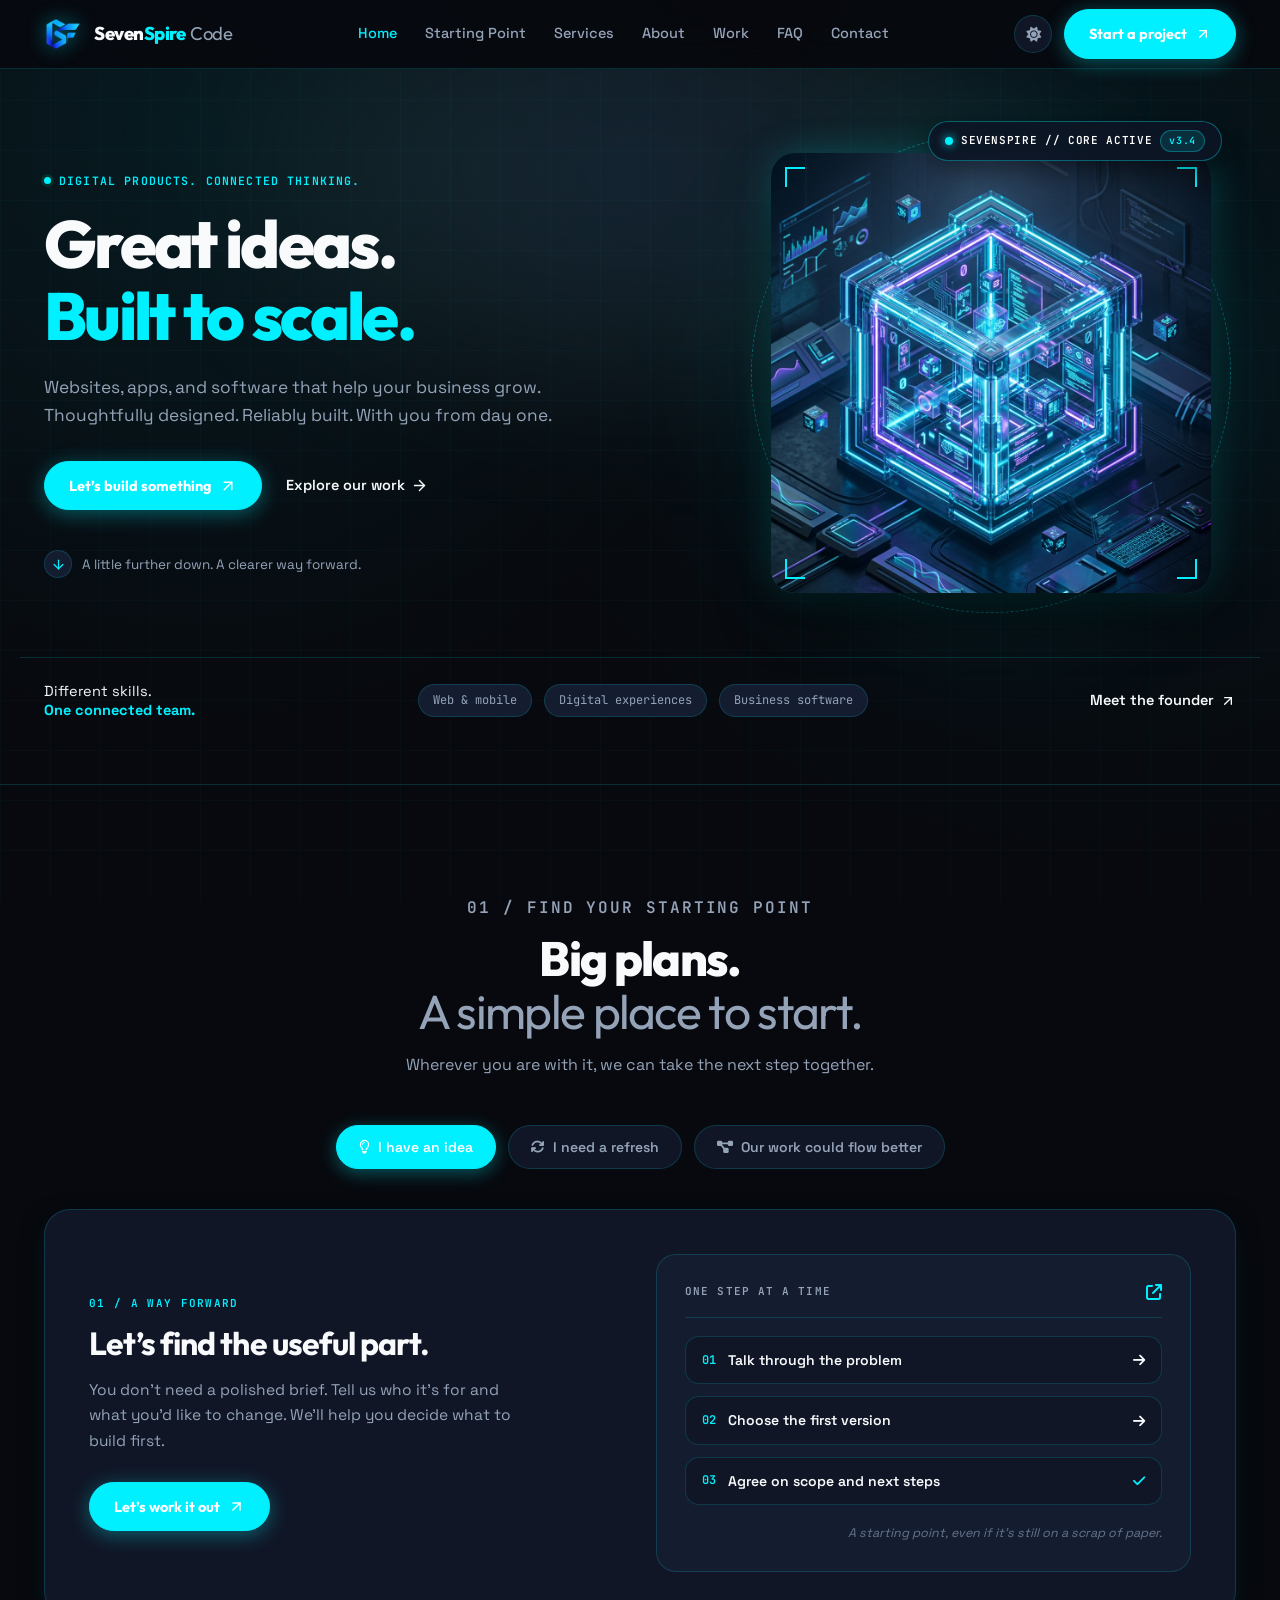
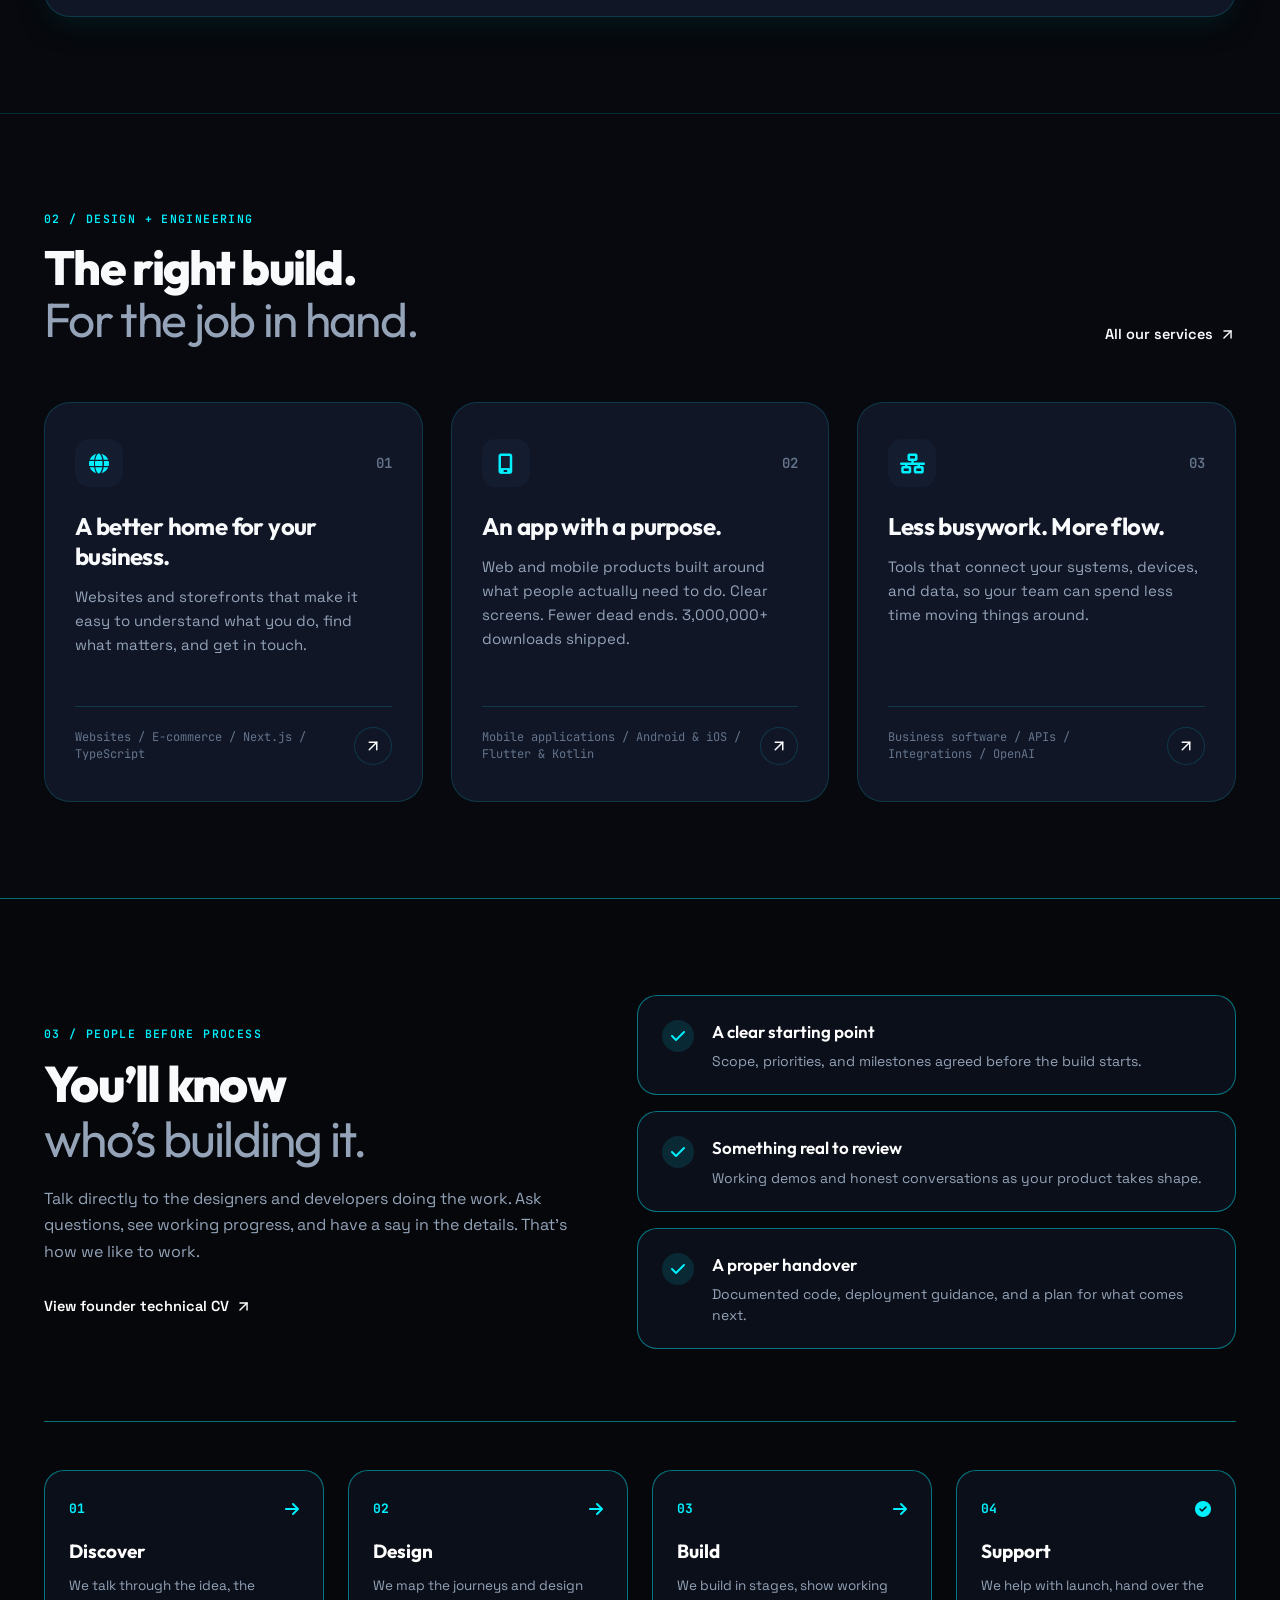
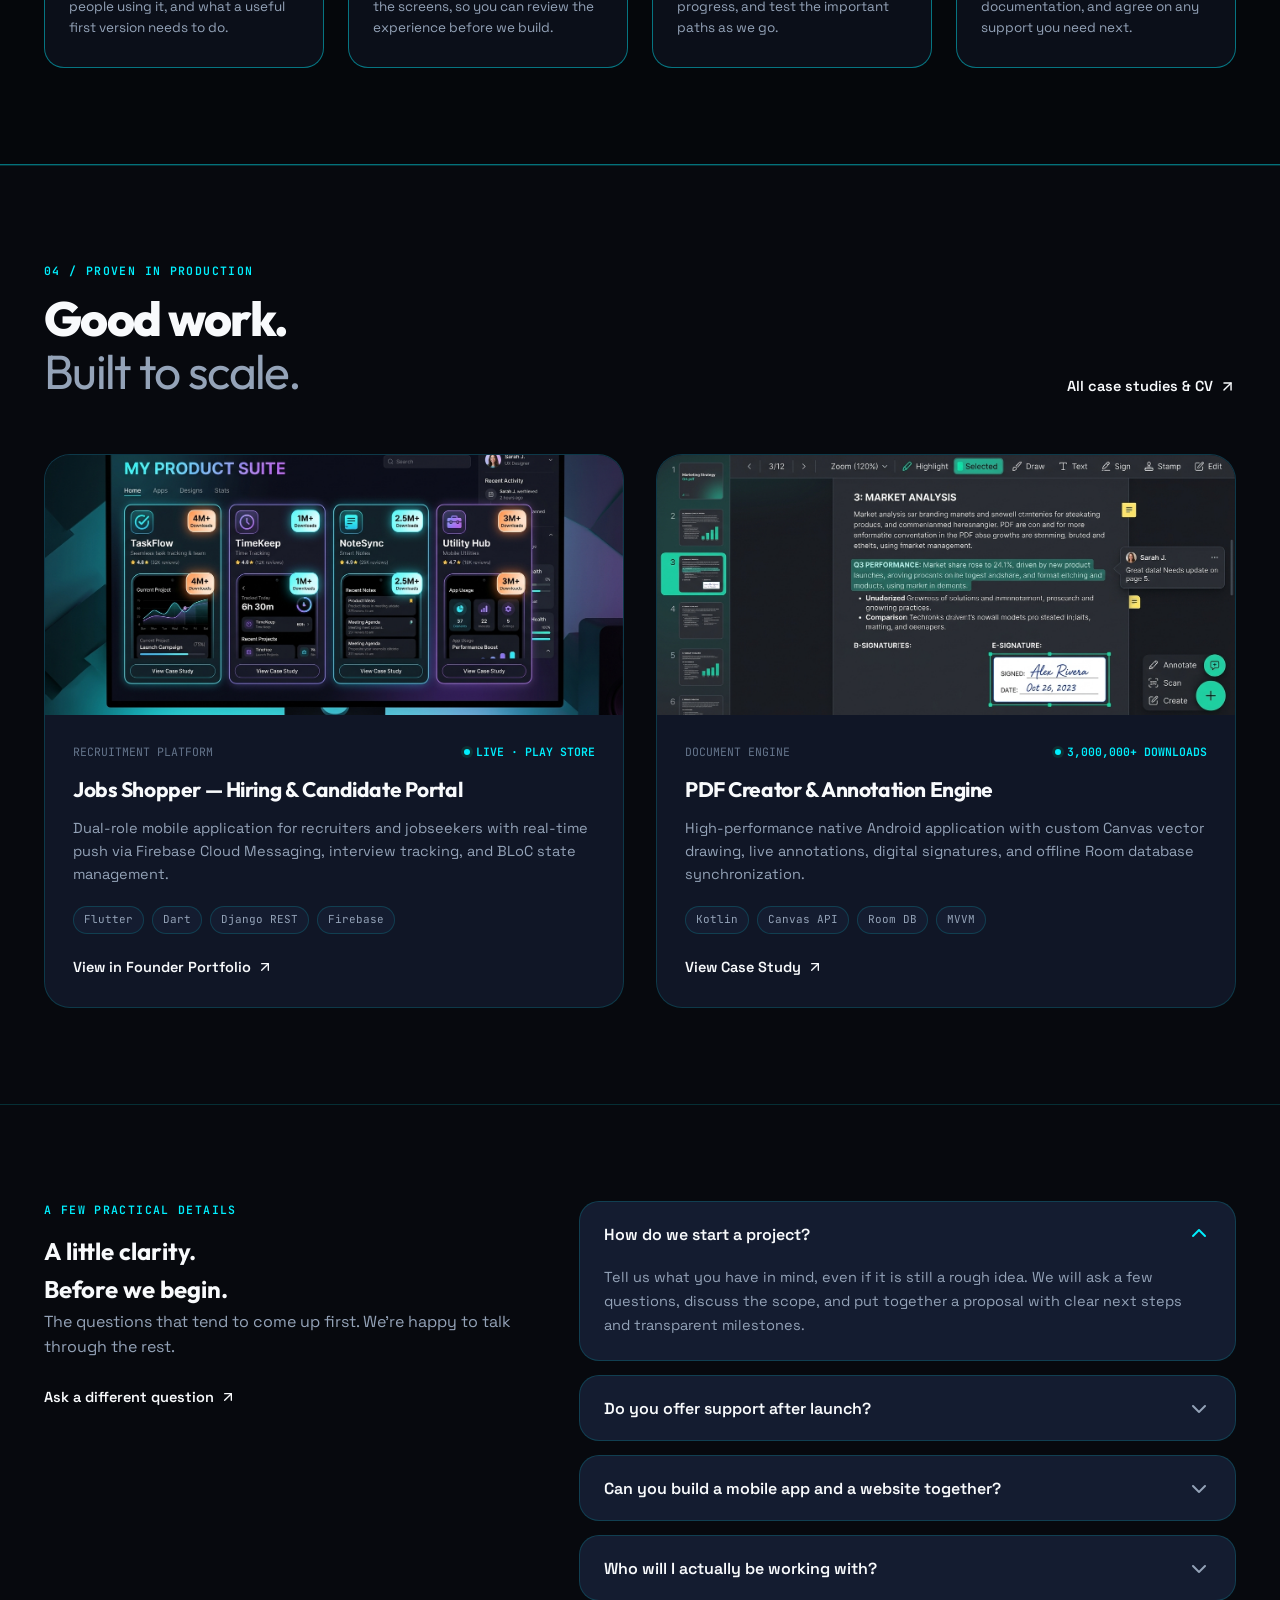
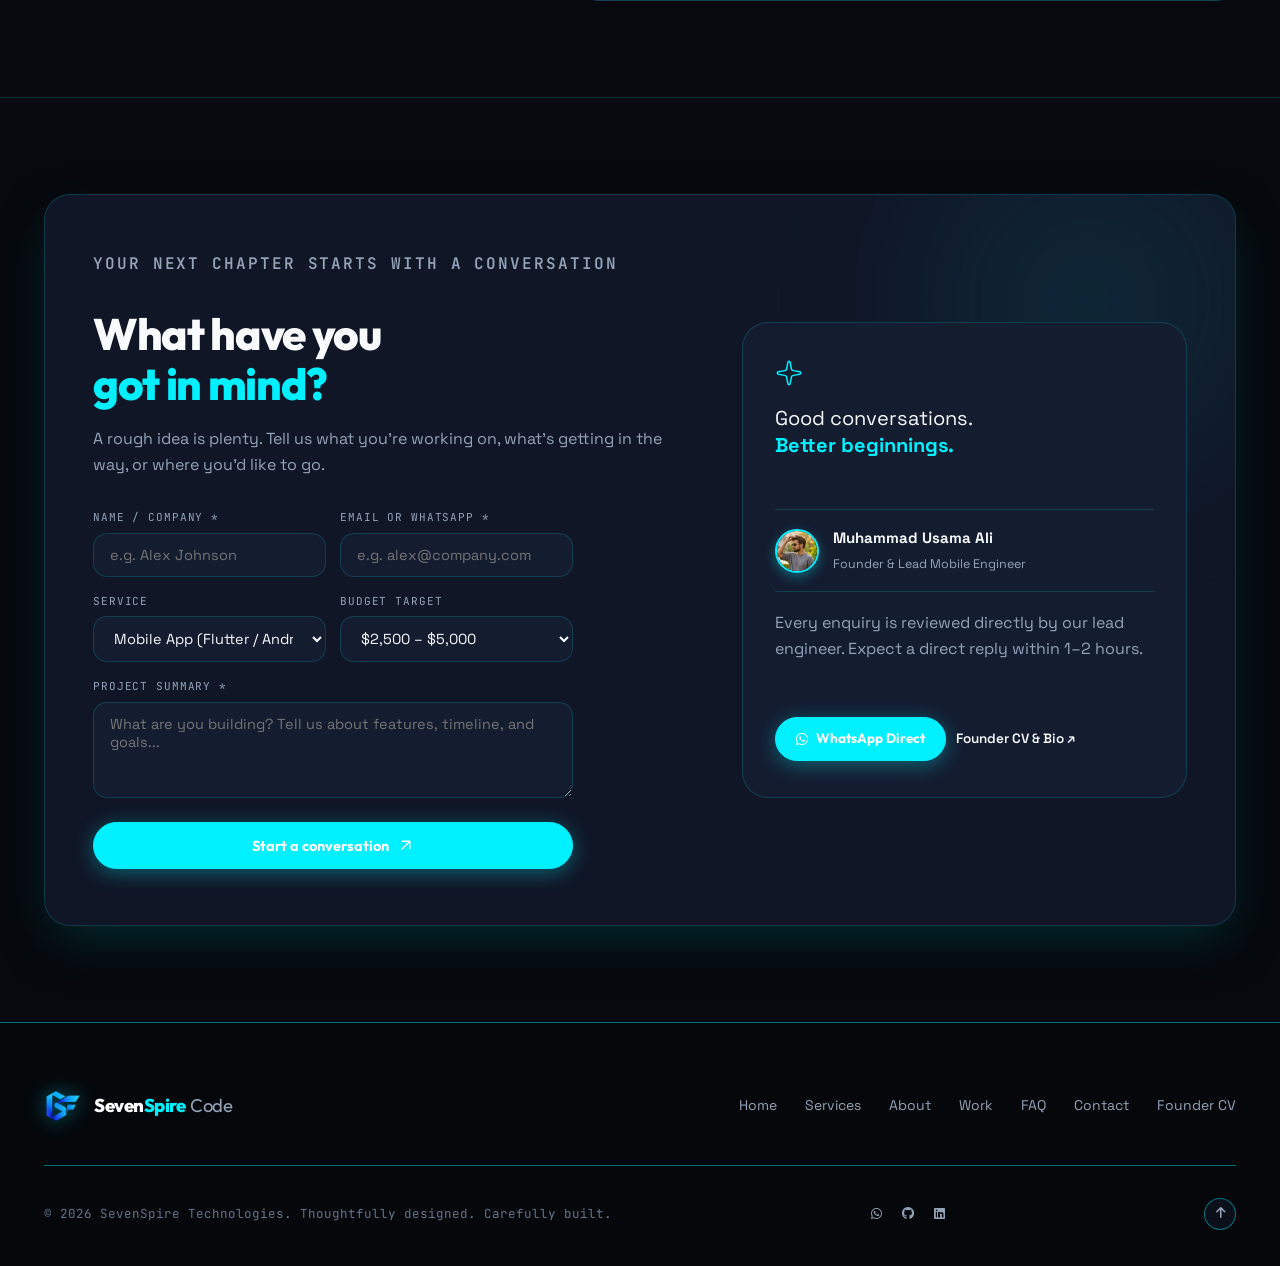
==== commit f1447498: "Rebrand entire studio to SevenSpire Code / SevenSpire Technologies" ====
--- a/index.html
+++ b/index.html
@@ -4,16 +4,16 @@
   <meta charset="utf-8">
   <meta name="viewport" content="width=device-width, initial-scale=1, viewport-fit=cover">
   
-  <title>ByteFrame Studio | High-Performance Software &amp; Mobile Ecosystems</title>
+  <title>SevenSpire Code | High-Performance Software &amp; Mobile Ecosystems</title>
   <meta name="description" content="We engineer scalable mobile apps, intelligent web platforms, and mission-critical cloud software systems with military precision. 3M+ downloads shipped.">
-  <meta name="author" content="Muhammad Usama Ali — ByteFrame Studio">
+  <meta name="author" content="Muhammad Usama Ali — SevenSpire Technologies">
   <meta name="theme-color" content="#07090E">
   
   <!-- Open Graph -->
-  <meta property="og:title" content="ByteFrame Studio | High-Performance Software &amp; Mobile Ecosystems">
+  <meta property="og:title" content="SevenSpire Code | High-Performance Software &amp; Mobile Ecosystems">
   <meta property="og:description" content="We engineer scalable mobile apps, intelligent web platforms, and mission-critical cloud software systems with military precision.">
   <meta property="og:type" content="website">
-  <meta property="og:url" content="https://byteframestudio.com">
+  <meta property="og:url" content="https://sevenspirecode.com">
   <meta property="og:image" content="assets/images/byteframe-logo.png">
 
   <!-- Favicon & App Icons -->
@@ -25,7 +25,7 @@
   <!-- Icons -->
   <link rel="stylesheet" href="https://cdnjs.cloudflare.com/ajax/libs/font-awesome/6.5.1/css/all.min.css">
 
-  <!-- ByteFrame Studio Cyber-Luxe Theme Stylesheet -->
+  <!-- SevenSpire Code Cyber-Luxe Theme Stylesheet -->
   <link rel="stylesheet" href="agency.css?v=8">
 </head>
 <body>
@@ -34,11 +34,11 @@
   <div id="site-preloader" class="site-preloader" aria-hidden="true">
     <div class="preloader-content">
       <div class="preloader-logo-wrap">
-        <img src="assets/images/byteframe-icon.png" alt="ByteFrame Studio" class="preloader-logo-img">
+        <img src="assets/images/byteframe-icon.png" alt="SevenSpire Code" class="preloader-logo-img">
         <div class="preloader-glow-ring"></div>
       </div>
       <div class="preloader-brand-title">
-        Byte<span class="preloader-accent">Frame</span> <span class="preloader-sub">Studio</span>
+        Seven<span class="preloader-accent">Spire</span> <span class="preloader-sub">Code</span>
       </div>
       <div class="preloader-bar">
         <div class="preloader-bar-fill"></div>
@@ -57,11 +57,11 @@
     <header id="navbar" class="north-nav">
       <div class="north-nav-inner">
         <!-- Brand Link -->
-        <a href="#home" class="north-brand" aria-label="ByteFrame Studio Home">
+        <a href="#home" class="north-brand" aria-label="SevenSpire Code Home">
           <div class="brand-icon-mark">
-            <img src="assets/images/byteframe-icon.png" alt="ByteFrame Studio Logo" class="brand-logo-img">
-          </div>
-          <span class="brand-title">Byte<span class="brand-accent">Frame</span> <span class="brand-light">Studio</span></span>
+            <img src="assets/images/byteframe-icon.png" alt="SevenSpire Code Logo" class="brand-logo-img">
+          </div>
+          <span class="brand-title">Seven<span class="brand-accent">Spire</span> <span class="brand-light">Code</span></span>
         </a>
 
         <!-- Desktop Navigation Links -->
@@ -102,8 +102,8 @@
       <div id="mobile-navigation" role="dialog" aria-modal="true" aria-label="Site navigation" class="north-mobile-panel">
         <div class="north-mobile-top">
           <div class="mobile-brand-title">
-            <img src="assets/images/byteframe-icon.png" alt="ByteFrame Studio Logo" class="mobile-brand-icon">
-            <span>Byte<span class="brand-accent">Frame</span> <span class="brand-light">Studio</span></span>
+            <img src="assets/images/byteframe-icon.png" alt="SevenSpire Code Logo" class="mobile-brand-icon">
+            <span>Seven<span class="brand-accent">Spire</span> <span class="brand-light">Code</span></span>
           </div>
           <button type="button" class="ac-dialog-close" id="drawer-close" aria-label="Close navigation">
             <i class="fa-solid fa-xmark"></i>
@@ -183,8 +183,8 @@
           </a>
         </div>
 
-        <!-- ByteFrame 3D Cybernetic Engine Visual (Single Primary Color Theme) -->
-        <div class="byteframe-stage" aria-label="ByteFrame 3D Interactive Architecture Engine">
+        <!-- SevenSpire 3D Cybernetic Engine Visual (Single Primary Color Theme) -->
+        <div class="byteframe-stage" aria-label="SevenSpire 3D Interactive Architecture Engine">
           <!-- Atmospheric Radial Glow -->
           <div class="byte-stage-glow" aria-hidden="true"></div>
 
@@ -192,7 +192,7 @@
           <div class="byte-stage-orbit byte-orbit-one" aria-hidden="true"></div>
           <div class="byte-stage-orbit byte-orbit-two" aria-hidden="true"></div>
 
-          <!-- 3D ByteFrame Image Stage -->
+          <!-- 3D SevenSpire Image Stage -->
           <div class="byte-stage-viewport">
             <!-- Cyber Corner HUD Brackets -->
             <div class="byte-bracket byte-bracket-tl" aria-hidden="true"></div>
@@ -200,15 +200,15 @@
             <div class="byte-bracket byte-bracket-bl" aria-hidden="true"></div>
             <div class="byte-bracket byte-bracket-br" aria-hidden="true"></div>
 
-            <!-- Glowing ByteFrame 3D Asset -->
-            <img src="assets/images/byteframe-hero.jpg" alt="ByteFrame Studio 3D Interactive Cybernetic Core" class="byte-hero-img" width="440" height="440">
+            <!-- Glowing SevenSpire 3D Asset -->
+            <img src="assets/images/byteframe-hero.jpg" alt="SevenSpire Code 3D Interactive Cybernetic Core" class="byte-hero-img" width="440" height="440">
             <div class="byte-scanline" aria-hidden="true"></div>
           </div>
 
           <!-- Top Status Chip (Single Primary Color) -->
           <div class="byte-chip-top">
             <span class="byte-status-indicator" aria-hidden="true"></span>
-            <span>BYTEFRAME // CORE ACTIVE</span>
+            <span>SEVENSPIRE // CORE ACTIVE</span>
             <span class="byte-chip-pill">v3.4</span>
           </div>
 
@@ -741,11 +741,11 @@
   <footer id="footer" class="home-footer">
     <div class="home-content">
       <div class="home-footer-top">
-        <a class="north-brand" href="#home" aria-label="ByteFrame Studio Home">
+        <a class="north-brand" href="#home" aria-label="SevenSpire Code Home">
           <div class="brand-icon-mark">
-            <img src="assets/images/byteframe-icon.png" alt="ByteFrame Studio Logo" class="brand-logo-img">
-          </div>
-          <span class="brand-title">Byte<span class="brand-accent">Frame</span> <span class="brand-light">Studio</span></span>
+            <img src="assets/images/byteframe-icon.png" alt="SevenSpire Code Logo" class="brand-logo-img">
+          </div>
+          <span class="brand-title">Seven<span class="brand-accent">Spire</span> <span class="brand-light">Code</span></span>
         </a>
 
         <nav aria-label="Footer navigation">
@@ -760,7 +760,7 @@
       </div>
 
       <div class="home-footer-bottom">
-        <p>&copy; 2026 ByteFrame Studio. Thoughtfully designed. Carefully built.</p>
+        <p>&copy; 2026 SevenSpire Technologies. Thoughtfully designed. Carefully built.</p>
 
         <div class="home-footer-socials">
           <a href="https://wa.me/923404779596" target="_blank" rel="noopener noreferrer" aria-label="WhatsApp"><i class="fa-brands fa-whatsapp"></i></a>
@@ -796,7 +796,7 @@
     // Dynamic Tab Title
     const originalDocTitle = document.title;
     window.addEventListener('blur', () => {
-      document.title = '⚡ ByteFrame Studio | Great ideas. Built to scale.';
+      document.title = '⚡ SevenSpire Code | Great ideas. Built to scale.';
     });
     window.addEventListener('focus', () => {
       document.title = originalDocTitle;
@@ -990,8 +990,8 @@
         const msg = document.getElementById('contact-msg').value.trim();
 
         const text = encodeURIComponent(
-          `Hello ByteFrame Studio!\n\n` +
-          `Project Brief from byteframestudio.com:\n` +
+          `Hello SevenSpire Code!\n\n` +
+          `Project Brief from sevenspirecode.com:\n` +
           `• Name: ${name}\n` +
           `• Contact: ${contact}\n` +
           `• Service: ${service}\n` +
--- a/agency.css
+++ b/agency.css
@@ -1,5 +1,5 @@
 /* ==========================================================================
-   BYTEFRAME STUDIO — CYBER-LUXURY ARCHITECT DESIGN SYSTEM
+   SEVENSPIRE CODE — CYBER-LUXURY ARCHITECT DESIGN SYSTEM
    Bespoke high-performance engineering & design identity.
    Obsidian dark matrix canvas, holographic neon cyan/violet accents,
    geometric frame corners, interactive telemetry HUD, and tactile cards.
@@ -9,7 +9,7 @@
 
 :root,
 [data-theme="dark"] {
-  /* Default & Dark Mode: ByteFrame Obsidian & Single Primary Cyan */
+  /* Default & Dark Mode: SevenSpire Obsidian & Single Primary Cyan */
   --bg: #07090E;
   --bg-subtle: #0C101A;
   --surface: #101626;
@@ -816,7 +816,7 @@
 }
 
 /* ==========================================================================
-   BYTEFRAME HERO STAGE & 3D CYBERNETIC ENGINE VISUAL
+   SEVENSPIRE HERO STAGE & 3D CYBERNETIC ENGINE VISUAL
    ========================================================================== */
 .byteframe-stage {
   position: relative;
@@ -2158,7 +2158,7 @@
 }
 
 /* ==========================================================================
-   PORTFOLIO STYLES (MATCHING BYTEFRAME STUDIO THEME)
+   PORTFOLIO STYLES (MATCHING SEVENSPIRE CODE THEME)
    ========================================================================== */
 .portfolio-hero-grid {
   display: grid;
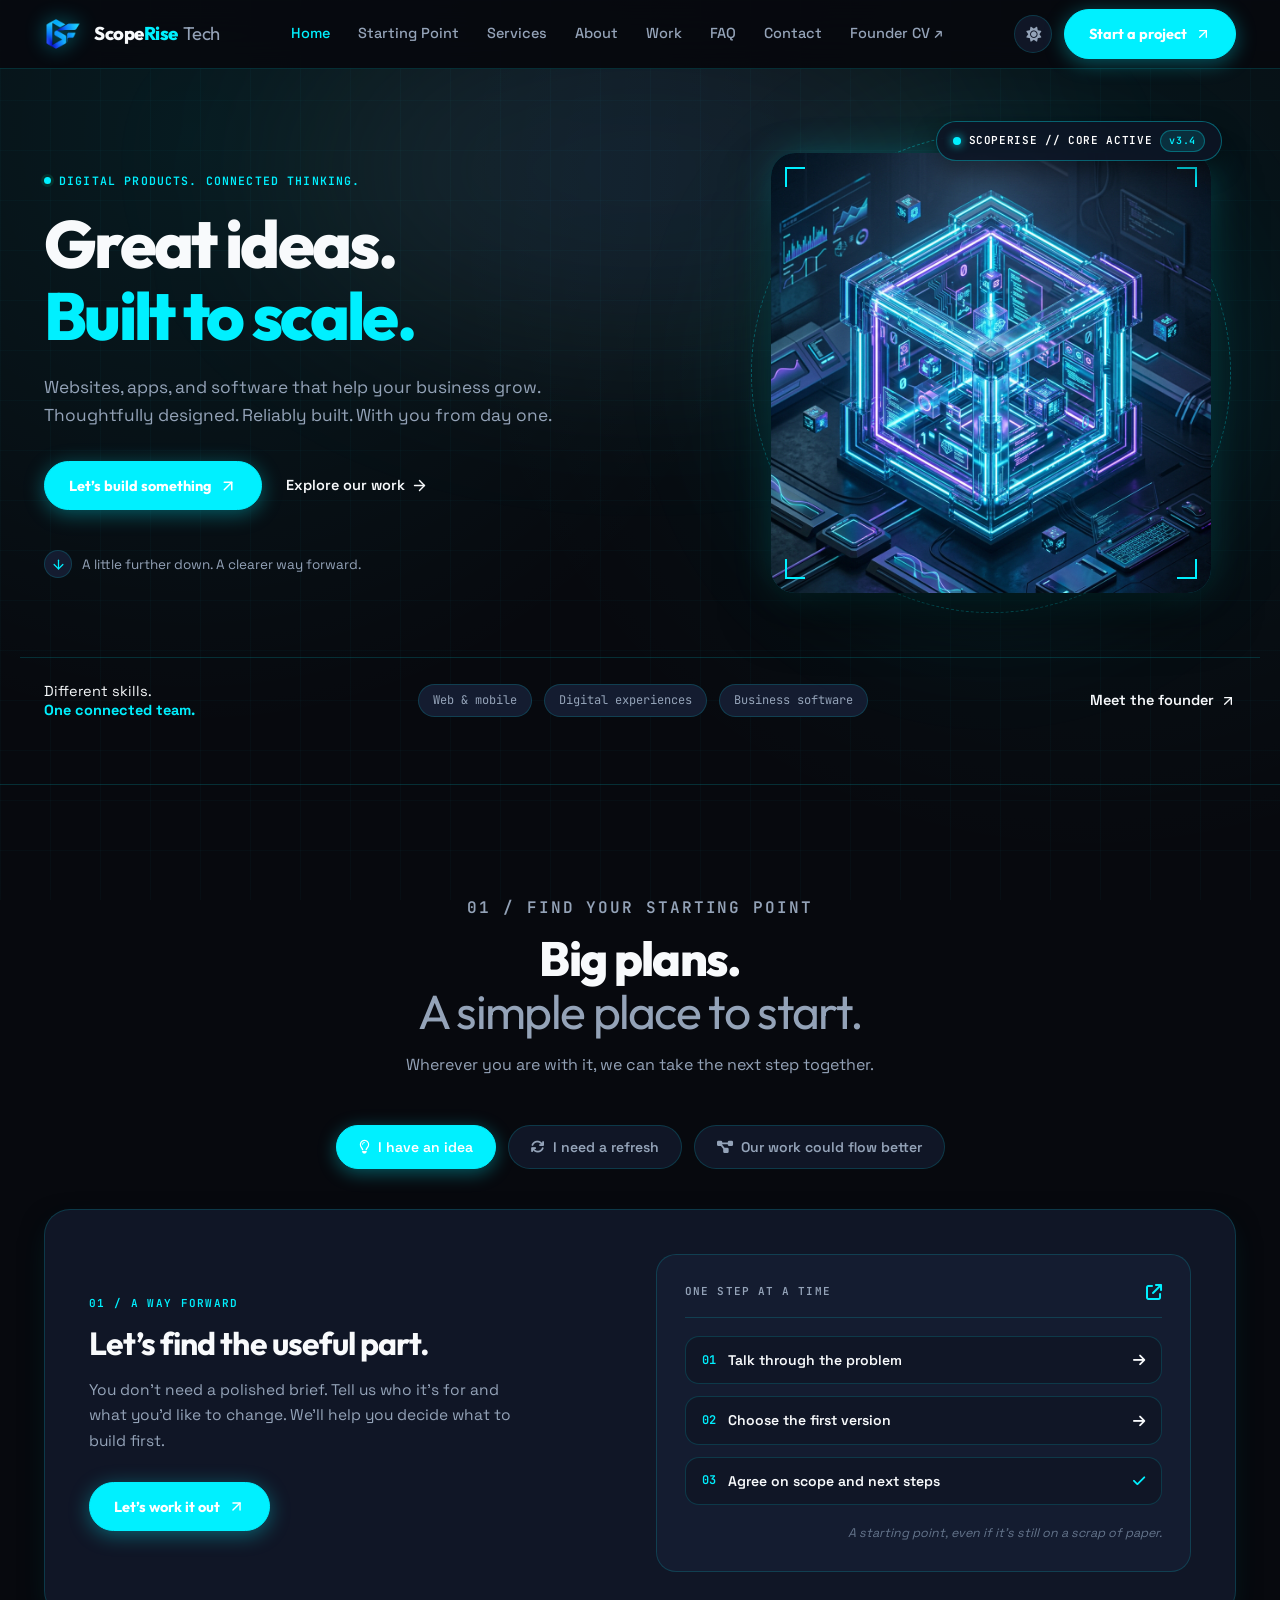
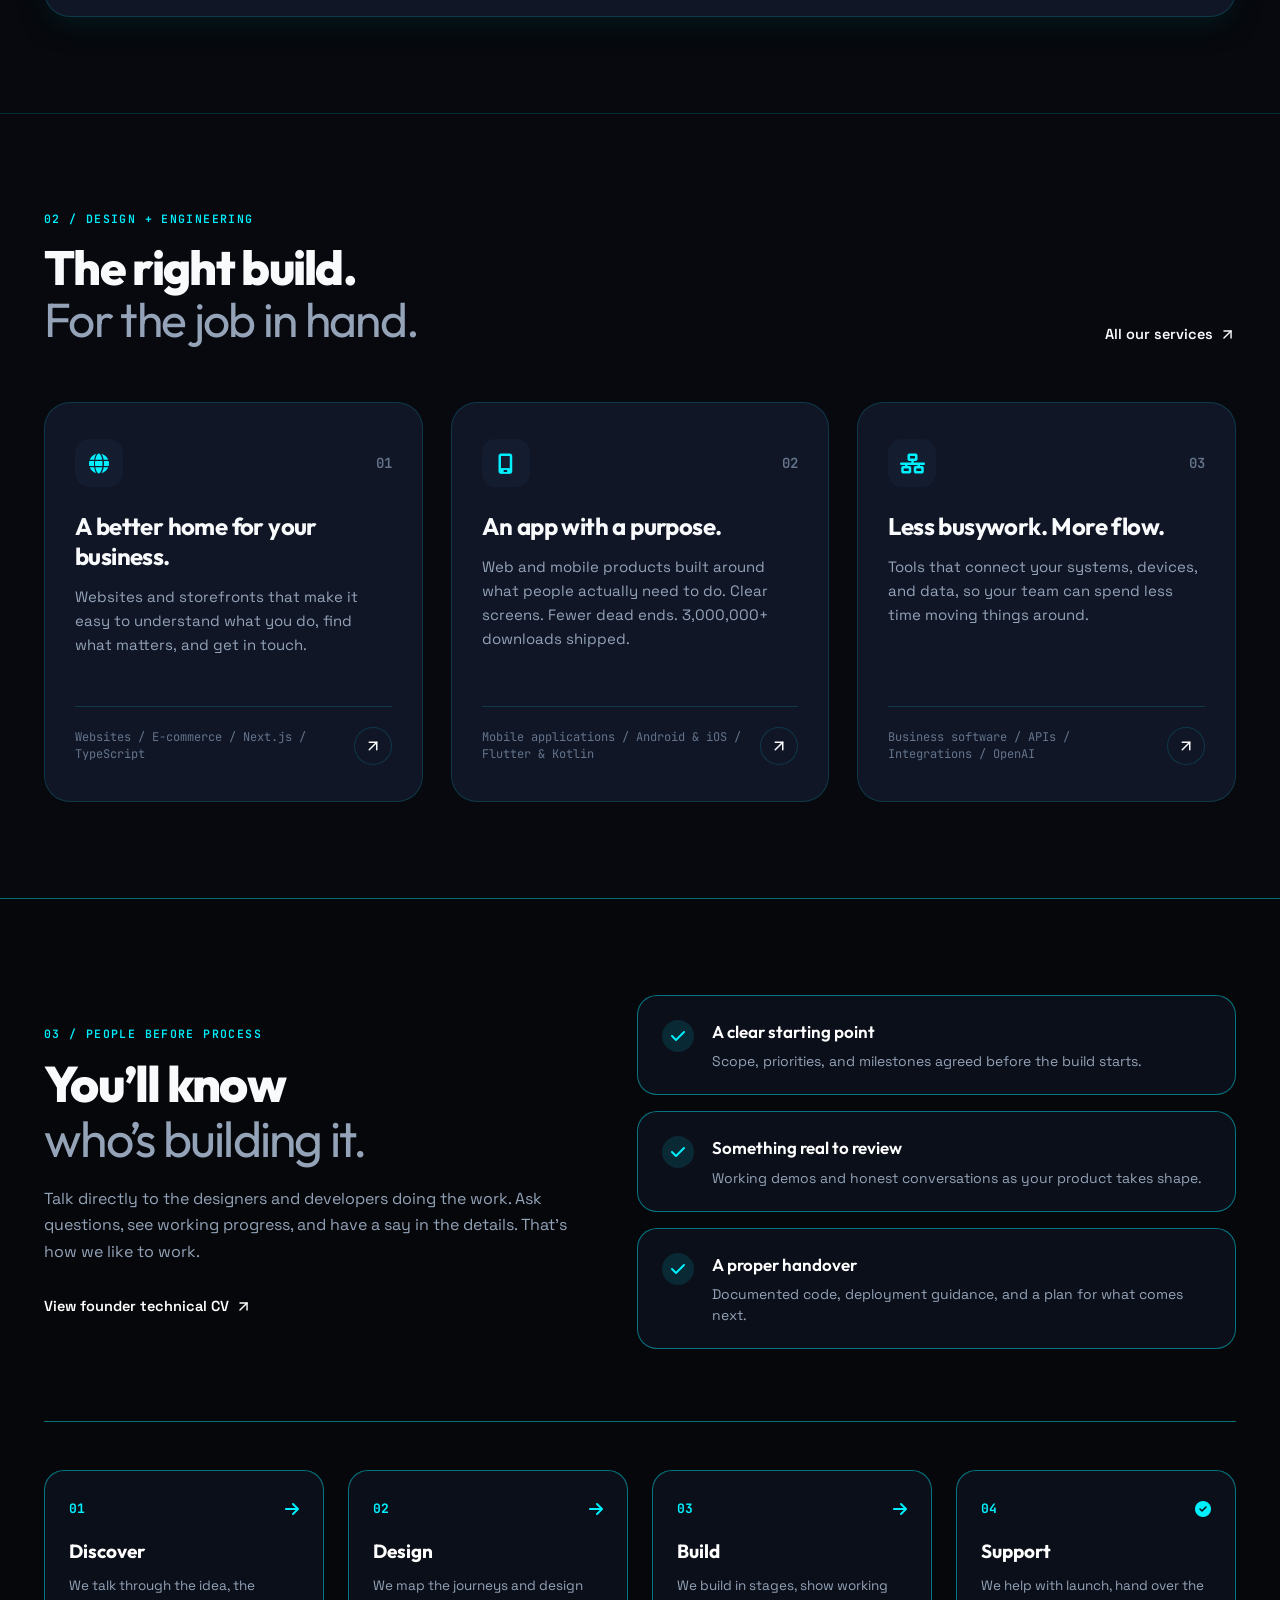
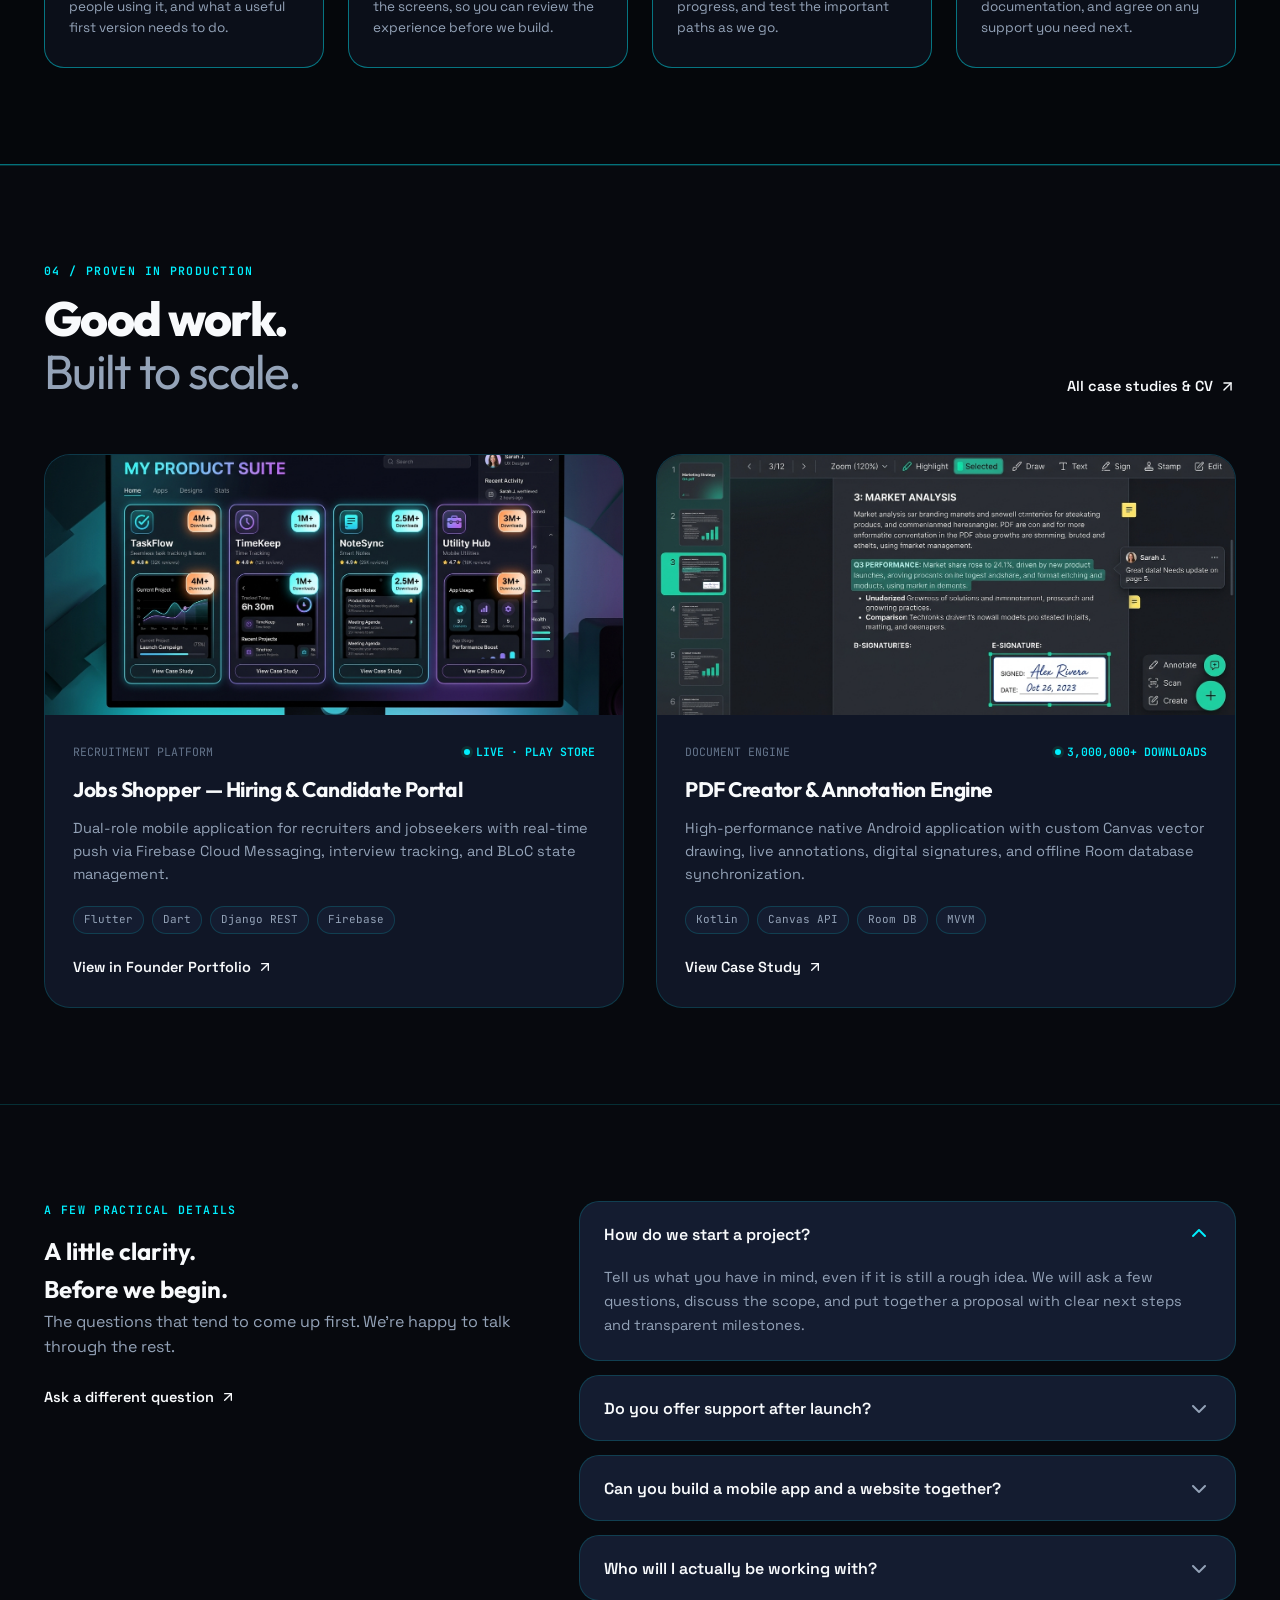
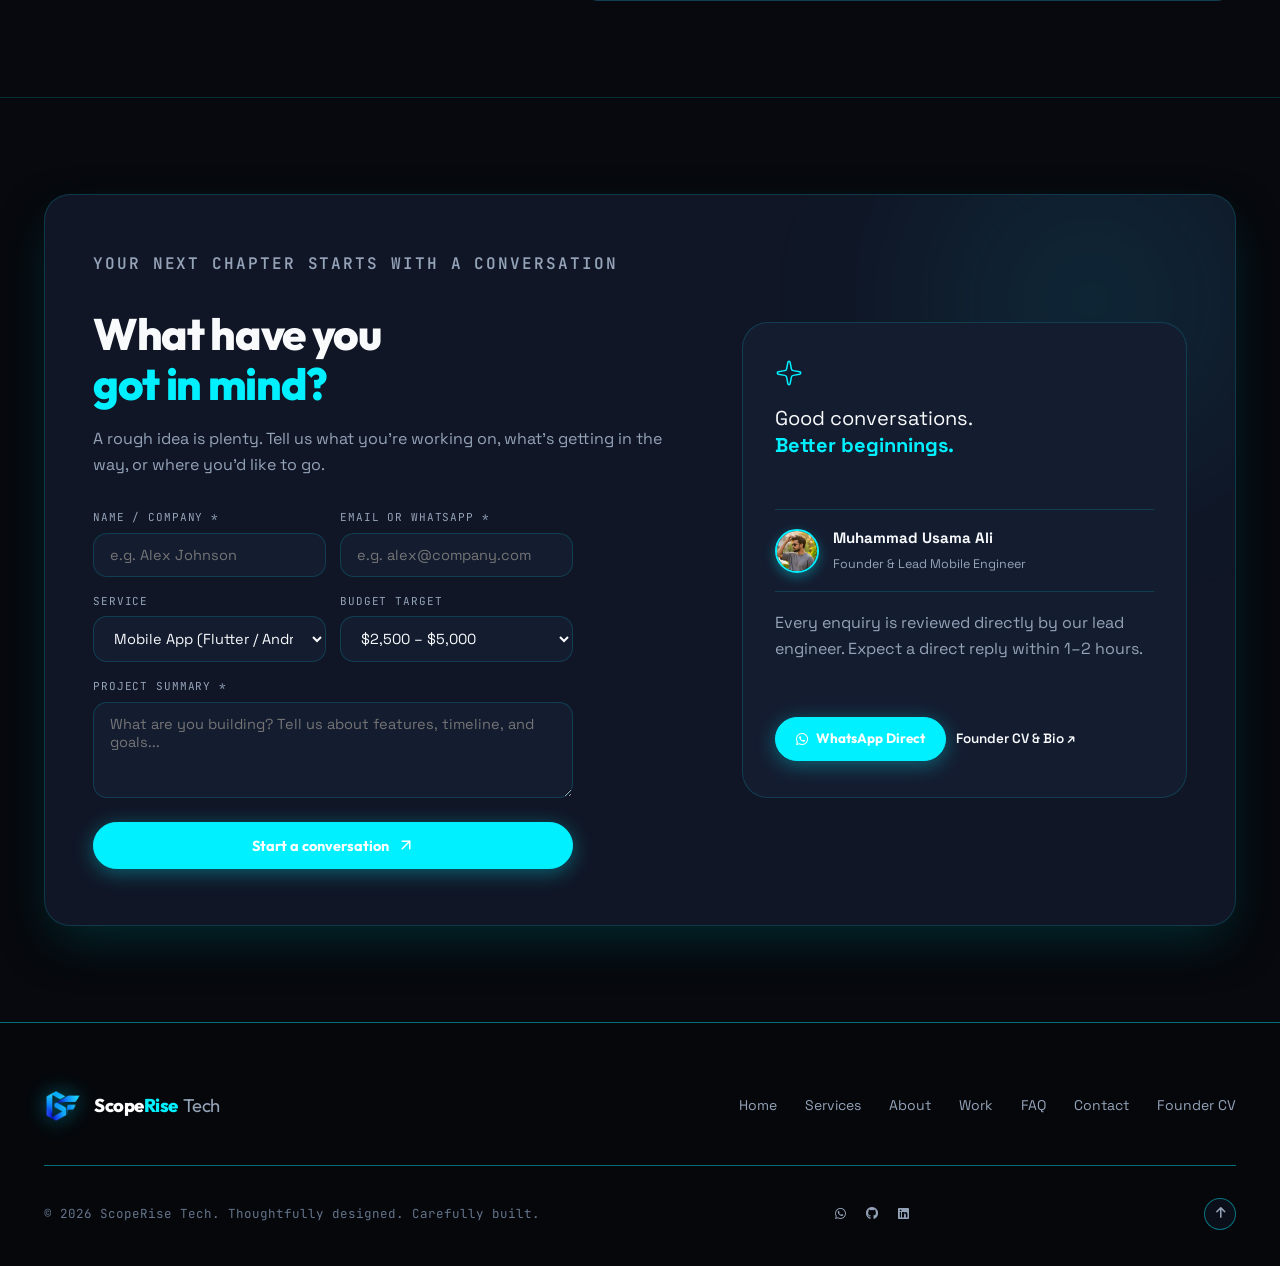
==== commit 66b6b29d: "Rebrand to ScopeRise Tech and isolate portfolio navigation" ====
--- a/index.html
+++ b/index.html
@@ -4,16 +4,16 @@
   <meta charset="utf-8">
   <meta name="viewport" content="width=device-width, initial-scale=1, viewport-fit=cover">
   
-  <title>SevenSpire Code | High-Performance Software &amp; Mobile Ecosystems</title>
+  <title>ScopeRise Tech | High-Performance Software &amp; Mobile Ecosystems</title>
   <meta name="description" content="We engineer scalable mobile apps, intelligent web platforms, and mission-critical cloud software systems with military precision. 3M+ downloads shipped.">
-  <meta name="author" content="Muhammad Usama Ali — SevenSpire Technologies">
+  <meta name="author" content="Muhammad Usama Ali — ScopeRise Tech">
   <meta name="theme-color" content="#07090E">
   
   <!-- Open Graph -->
-  <meta property="og:title" content="SevenSpire Code | High-Performance Software &amp; Mobile Ecosystems">
+  <meta property="og:title" content="ScopeRise Tech | High-Performance Software &amp; Mobile Ecosystems">
   <meta property="og:description" content="We engineer scalable mobile apps, intelligent web platforms, and mission-critical cloud software systems with military precision.">
   <meta property="og:type" content="website">
-  <meta property="og:url" content="https://sevenspirecode.com">
+  <meta property="og:url" content="https://scoperisetech.com">
   <meta property="og:image" content="assets/images/byteframe-logo.png">
 
   <!-- Favicon & App Icons -->
@@ -25,7 +25,7 @@
   <!-- Icons -->
   <link rel="stylesheet" href="https://cdnjs.cloudflare.com/ajax/libs/font-awesome/6.5.1/css/all.min.css">
 
-  <!-- SevenSpire Code Cyber-Luxe Theme Stylesheet -->
+  <!-- ScopeRise Tech Cyber-Luxe Theme Stylesheet -->
   <link rel="stylesheet" href="agency.css?v=8">
 </head>
 <body>
@@ -34,11 +34,11 @@
   <div id="site-preloader" class="site-preloader" aria-hidden="true">
     <div class="preloader-content">
       <div class="preloader-logo-wrap">
-        <img src="assets/images/byteframe-icon.png" alt="SevenSpire Code" class="preloader-logo-img">
+        <img src="assets/images/byteframe-icon.png" alt="ScopeRise Tech" class="preloader-logo-img">
         <div class="preloader-glow-ring"></div>
       </div>
       <div class="preloader-brand-title">
-        Seven<span class="preloader-accent">Spire</span> <span class="preloader-sub">Code</span>
+        Scope<span class="preloader-accent">Rise</span> <span class="preloader-sub">Tech</span>
       </div>
       <div class="preloader-bar">
         <div class="preloader-bar-fill"></div>
@@ -57,11 +57,11 @@
     <header id="navbar" class="north-nav">
       <div class="north-nav-inner">
         <!-- Brand Link -->
-        <a href="#home" class="north-brand" aria-label="SevenSpire Code Home">
+        <a href="#home" class="north-brand" aria-label="ScopeRise Tech Home">
           <div class="brand-icon-mark">
-            <img src="assets/images/byteframe-icon.png" alt="SevenSpire Code Logo" class="brand-logo-img">
-          </div>
-          <span class="brand-title">Seven<span class="brand-accent">Spire</span> <span class="brand-light">Code</span></span>
+            <img src="assets/images/byteframe-icon.png" alt="ScopeRise Tech Logo" class="brand-logo-img">
+          </div>
+          <span class="brand-title">Scope<span class="brand-accent">Rise</span> <span class="brand-light">Tech</span></span>
         </a>
 
         <!-- Desktop Navigation Links -->
@@ -73,6 +73,7 @@
           <a href="#work">Work</a>
           <a href="#faq">FAQ</a>
           <a href="#contact">Contact</a>
+          <a href="portfolio.html">Founder CV ↗</a>
         </nav>
 
         <!-- Right Actions -->
@@ -102,8 +103,8 @@
       <div id="mobile-navigation" role="dialog" aria-modal="true" aria-label="Site navigation" class="north-mobile-panel">
         <div class="north-mobile-top">
           <div class="mobile-brand-title">
-            <img src="assets/images/byteframe-icon.png" alt="SevenSpire Code Logo" class="mobile-brand-icon">
-            <span>Seven<span class="brand-accent">Spire</span> <span class="brand-light">Code</span></span>
+            <img src="assets/images/byteframe-icon.png" alt="ScopeRise Tech Logo" class="mobile-brand-icon">
+            <span>Scope<span class="brand-accent">Rise</span> <span class="brand-light">Tech</span></span>
           </div>
           <button type="button" class="ac-dialog-close" id="drawer-close" aria-label="Close navigation">
             <i class="fa-solid fa-xmark"></i>
@@ -183,8 +184,8 @@
           </a>
         </div>
 
-        <!-- SevenSpire 3D Cybernetic Engine Visual (Single Primary Color Theme) -->
-        <div class="byteframe-stage" aria-label="SevenSpire 3D Interactive Architecture Engine">
+        <!-- ScopeRise 3D Cybernetic Engine Visual (Single Primary Color Theme) -->
+        <div class="byteframe-stage" aria-label="ScopeRise 3D Interactive Architecture Engine">
           <!-- Atmospheric Radial Glow -->
           <div class="byte-stage-glow" aria-hidden="true"></div>
 
@@ -192,7 +193,7 @@
           <div class="byte-stage-orbit byte-orbit-one" aria-hidden="true"></div>
           <div class="byte-stage-orbit byte-orbit-two" aria-hidden="true"></div>
 
-          <!-- 3D SevenSpire Image Stage -->
+          <!-- 3D ScopeRise Image Stage -->
           <div class="byte-stage-viewport">
             <!-- Cyber Corner HUD Brackets -->
             <div class="byte-bracket byte-bracket-tl" aria-hidden="true"></div>
@@ -200,15 +201,15 @@
             <div class="byte-bracket byte-bracket-bl" aria-hidden="true"></div>
             <div class="byte-bracket byte-bracket-br" aria-hidden="true"></div>
 
-            <!-- Glowing SevenSpire 3D Asset -->
-            <img src="assets/images/byteframe-hero.jpg" alt="SevenSpire Code 3D Interactive Cybernetic Core" class="byte-hero-img" width="440" height="440">
+            <!-- Glowing ScopeRise 3D Asset -->
+            <img src="assets/images/byteframe-hero.jpg" alt="ScopeRise Tech 3D Interactive Cybernetic Core" class="byte-hero-img" width="440" height="440">
             <div class="byte-scanline" aria-hidden="true"></div>
           </div>
 
           <!-- Top Status Chip (Single Primary Color) -->
           <div class="byte-chip-top">
             <span class="byte-status-indicator" aria-hidden="true"></span>
-            <span>SEVENSPIRE // CORE ACTIVE</span>
+            <span>SCOPERISE // CORE ACTIVE</span>
             <span class="byte-chip-pill">v3.4</span>
           </div>
 
@@ -741,11 +742,11 @@
   <footer id="footer" class="home-footer">
     <div class="home-content">
       <div class="home-footer-top">
-        <a class="north-brand" href="#home" aria-label="SevenSpire Code Home">
+        <a class="north-brand" href="#home" aria-label="ScopeRise Tech Home">
           <div class="brand-icon-mark">
-            <img src="assets/images/byteframe-icon.png" alt="SevenSpire Code Logo" class="brand-logo-img">
-          </div>
-          <span class="brand-title">Seven<span class="brand-accent">Spire</span> <span class="brand-light">Code</span></span>
+            <img src="assets/images/byteframe-icon.png" alt="ScopeRise Tech Logo" class="brand-logo-img">
+          </div>
+          <span class="brand-title">Scope<span class="brand-accent">Rise</span> <span class="brand-light">Tech</span></span>
         </a>
 
         <nav aria-label="Footer navigation">
@@ -760,7 +761,7 @@
       </div>
 
       <div class="home-footer-bottom">
-        <p>&copy; 2026 SevenSpire Technologies. Thoughtfully designed. Carefully built.</p>
+        <p>&copy; 2026 ScopeRise Tech. Thoughtfully designed. Carefully built.</p>
 
         <div class="home-footer-socials">
           <a href="https://wa.me/923404779596" target="_blank" rel="noopener noreferrer" aria-label="WhatsApp"><i class="fa-brands fa-whatsapp"></i></a>
@@ -796,7 +797,7 @@
     // Dynamic Tab Title
     const originalDocTitle = document.title;
     window.addEventListener('blur', () => {
-      document.title = '⚡ SevenSpire Code | Great ideas. Built to scale.';
+      document.title = '⚡ ScopeRise Tech | Great ideas. Built to scale.';
     });
     window.addEventListener('focus', () => {
       document.title = originalDocTitle;
@@ -990,8 +991,8 @@
         const msg = document.getElementById('contact-msg').value.trim();
 
         const text = encodeURIComponent(
-          `Hello SevenSpire Code!\n\n` +
-          `Project Brief from sevenspirecode.com:\n` +
+          `Hello ScopeRise Tech!\n\n` +
+          `Project Brief from scoperisetech.com:\n` +
           `• Name: ${name}\n` +
           `• Contact: ${contact}\n` +
           `• Service: ${service}\n` +
--- a/agency.css
+++ b/agency.css
@@ -1,5 +1,5 @@
 /* ==========================================================================
-   SEVENSPIRE CODE — CYBER-LUXURY ARCHITECT DESIGN SYSTEM
+   SCOPERISE TECH — CYBER-LUXURY ARCHITECT DESIGN SYSTEM
    Bespoke high-performance engineering & design identity.
    Obsidian dark matrix canvas, holographic neon cyan/violet accents,
    geometric frame corners, interactive telemetry HUD, and tactile cards.
@@ -9,7 +9,7 @@
 
 :root,
 [data-theme="dark"] {
-  /* Default & Dark Mode: SevenSpire Obsidian & Single Primary Cyan */
+  /* Default & Dark Mode: ScopeRise Obsidian & Single Primary Cyan */
   --bg: #07090E;
   --bg-subtle: #0C101A;
   --surface: #101626;
@@ -816,7 +816,7 @@
 }
 
 /* ==========================================================================
-   SEVENSPIRE HERO STAGE & 3D CYBERNETIC ENGINE VISUAL
+   SCOPERISE HERO STAGE & 3D CYBERNETIC ENGINE VISUAL
    ========================================================================== */
 .byteframe-stage {
   position: relative;
@@ -2158,7 +2158,7 @@
 }
 
 /* ==========================================================================
-   PORTFOLIO STYLES (MATCHING SEVENSPIRE CODE THEME)
+   PORTFOLIO STYLES (MATCHING SCOPERISE TECH THEME)
    ========================================================================== */
 .portfolio-hero-grid {
   display: grid;
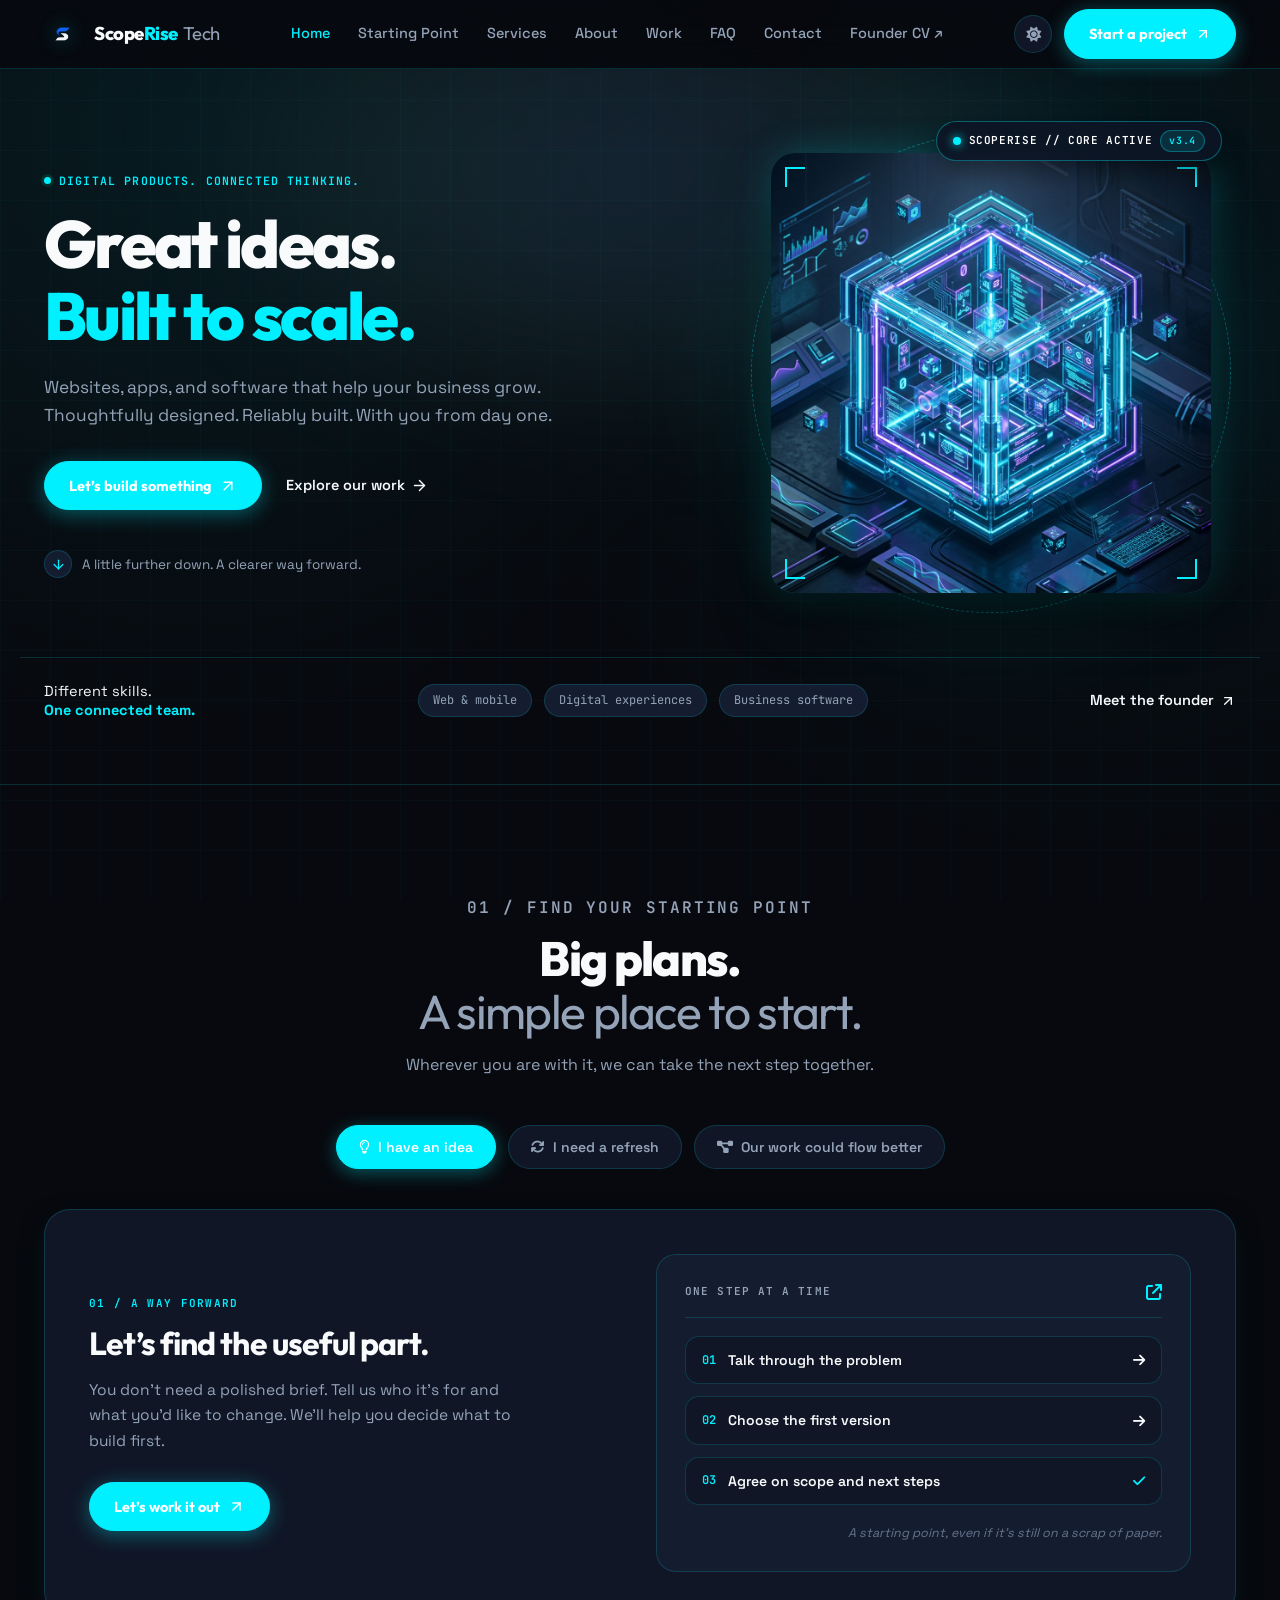
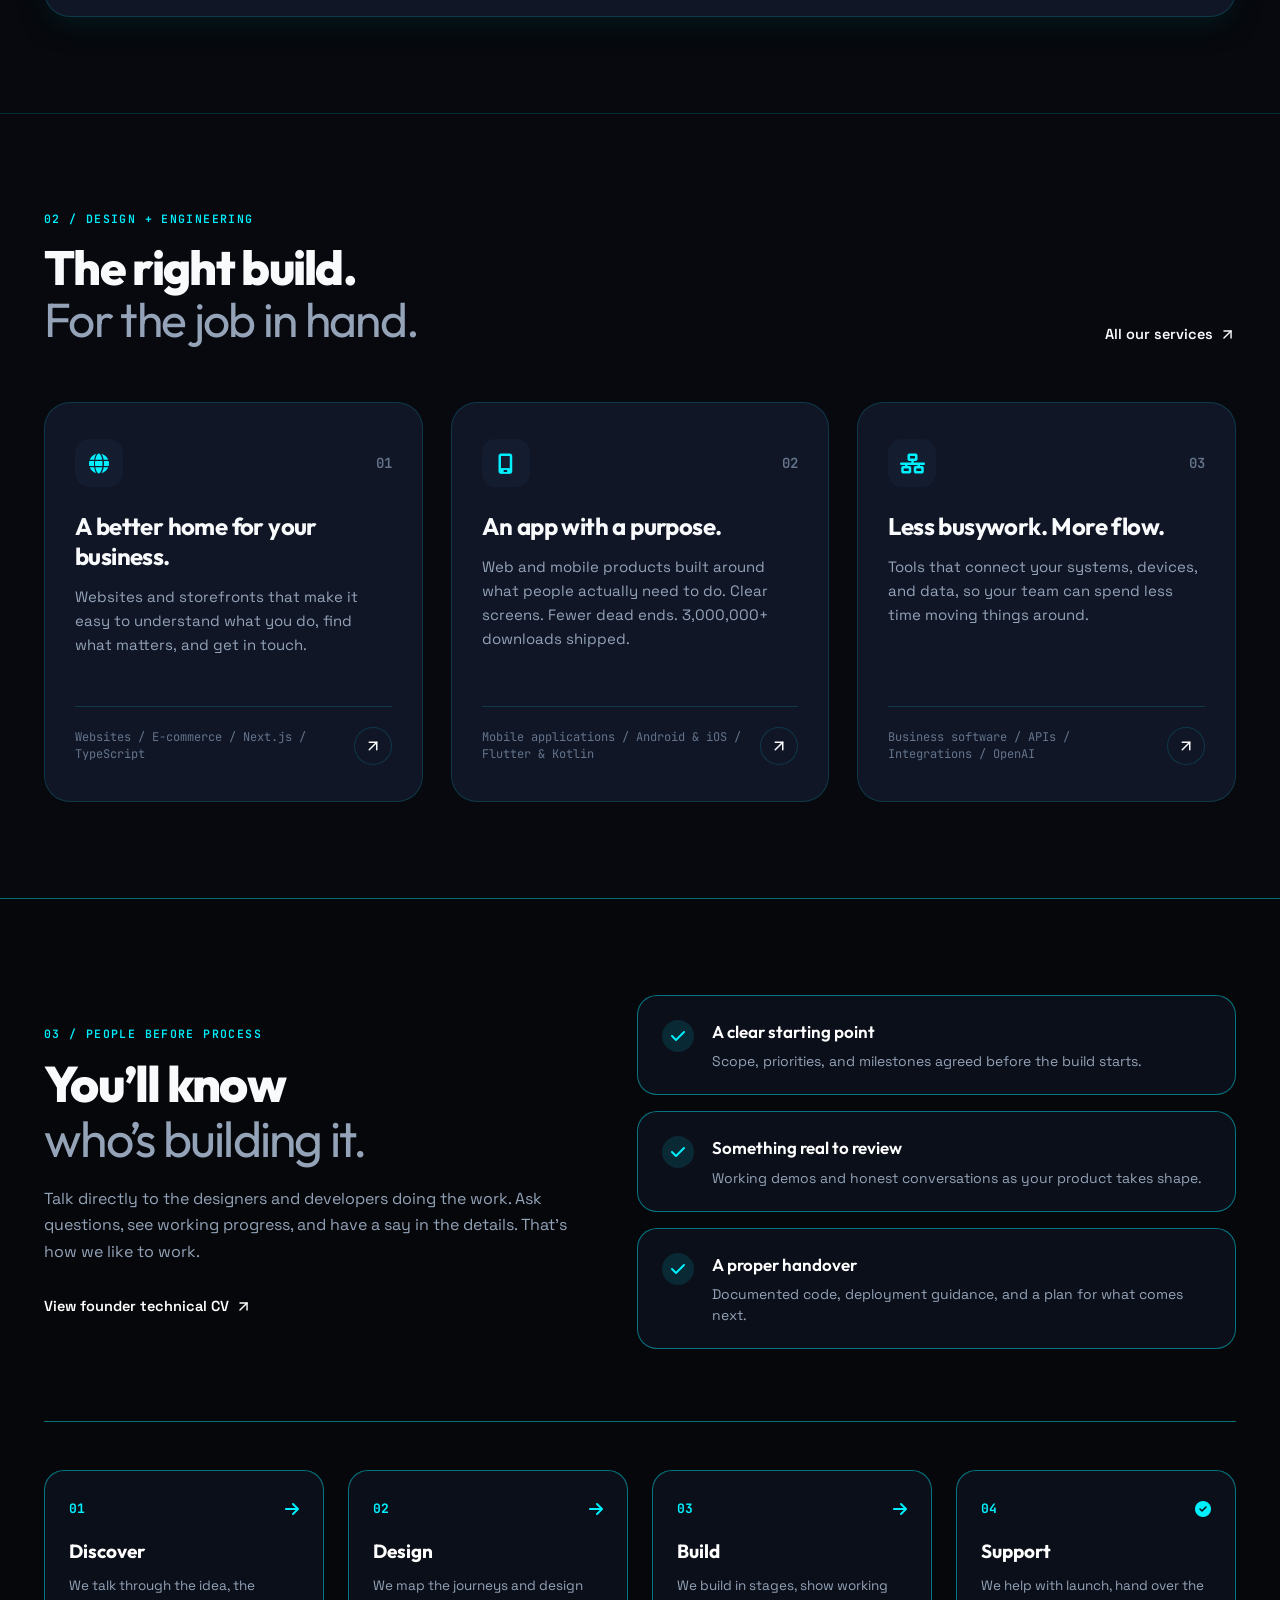
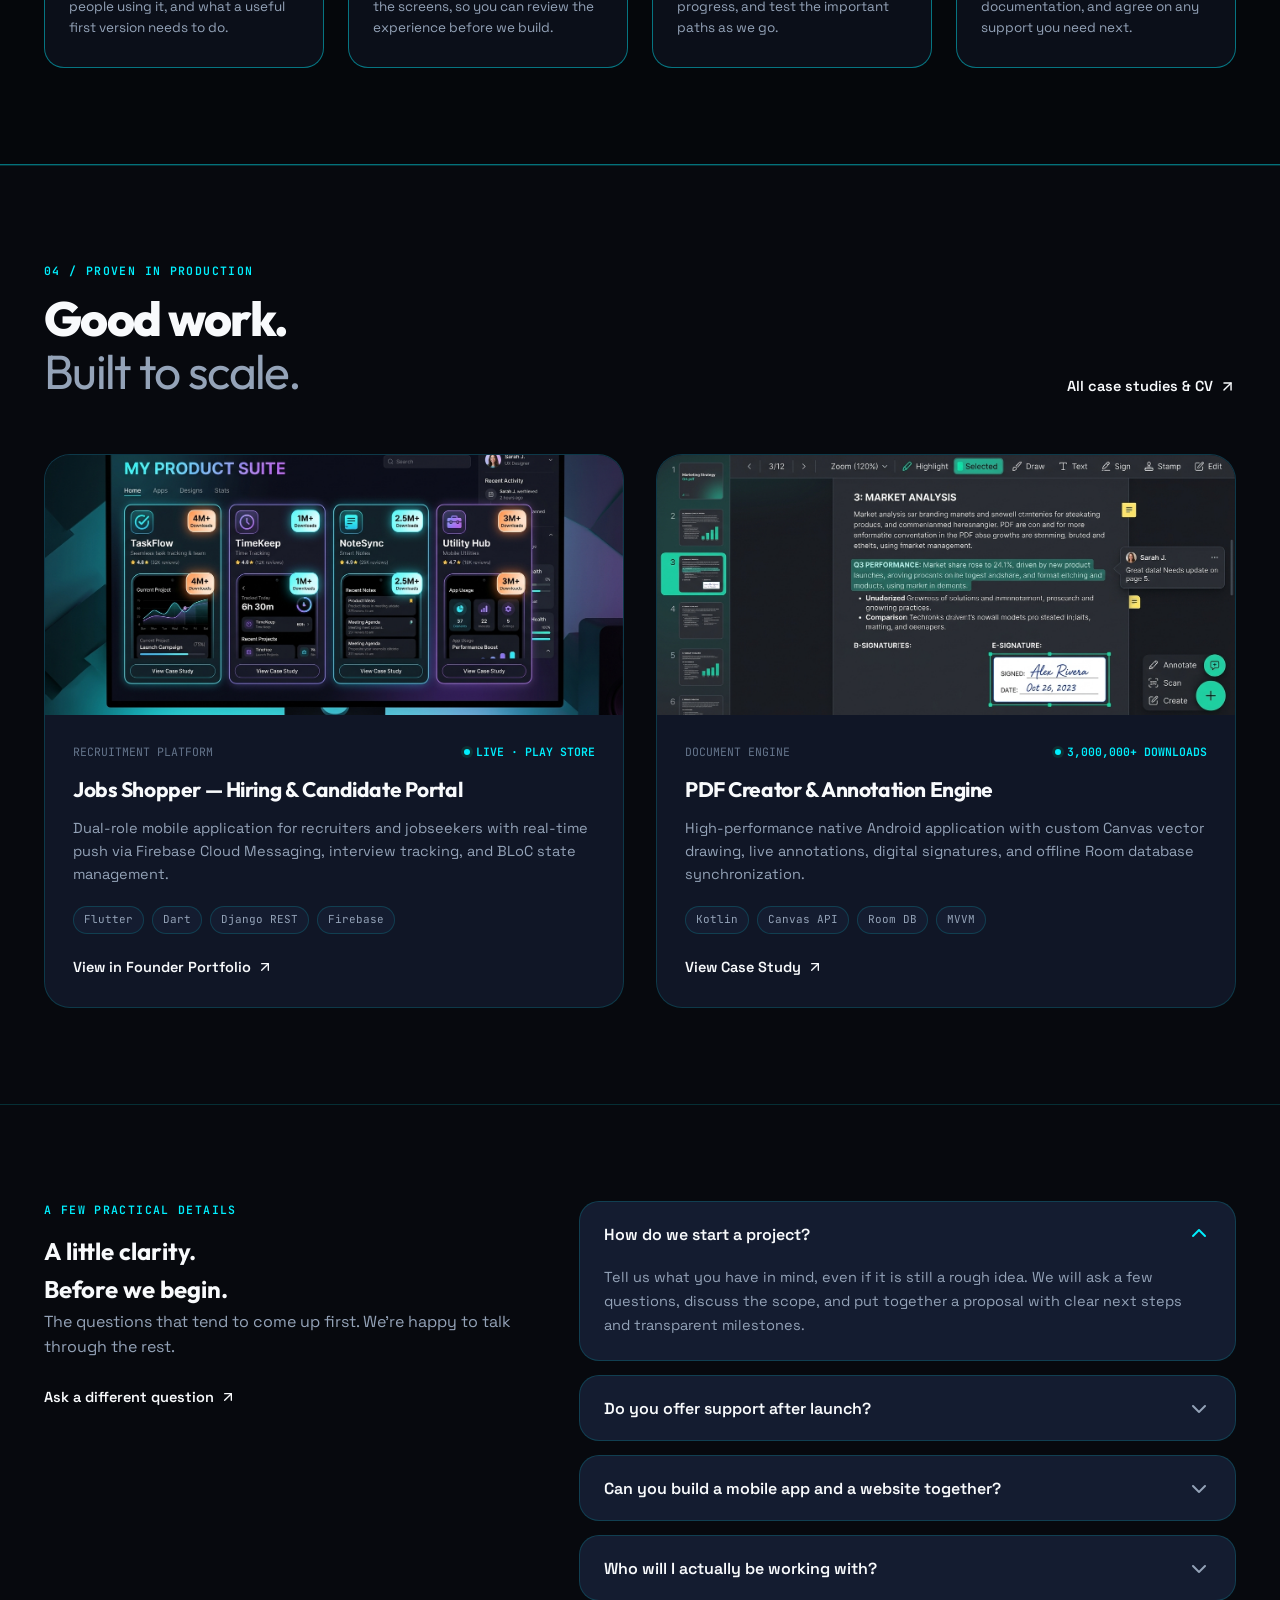
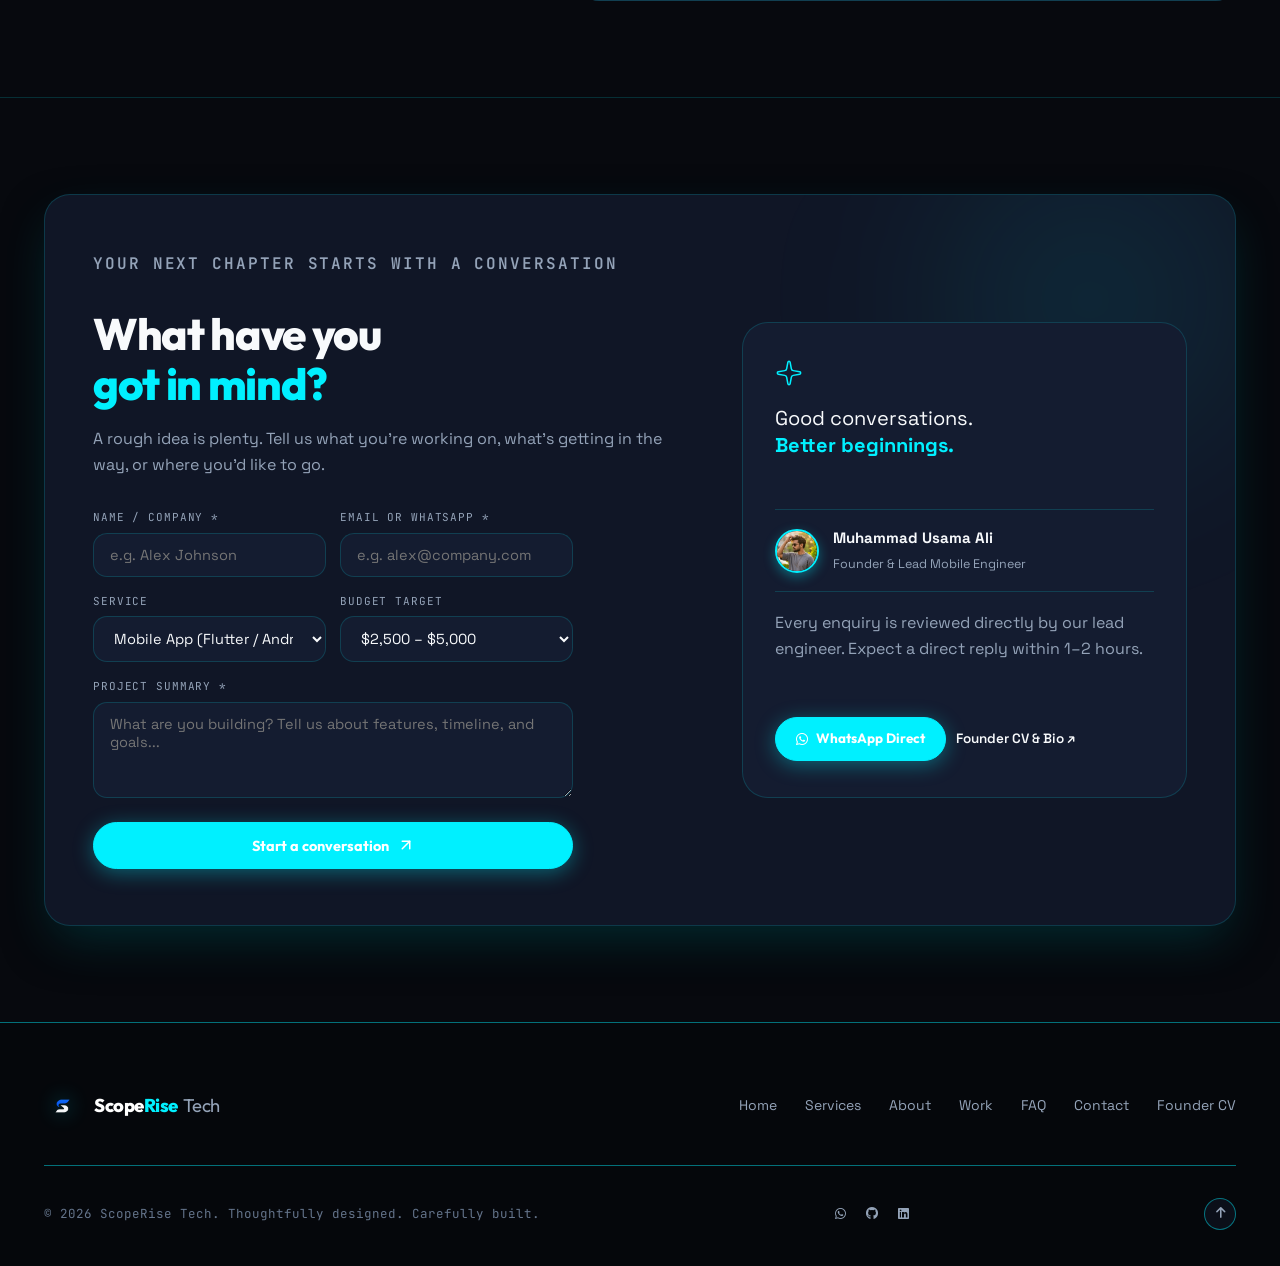
==== commit 313e6ad7: "Apply ScopeRise official logo and favicon assets across website and portfolio" ====
--- a/index.html
+++ b/index.html
@@ -14,7 +14,7 @@
   <meta property="og:description" content="We engineer scalable mobile apps, intelligent web platforms, and mission-critical cloud software systems with military precision.">
   <meta property="og:type" content="website">
   <meta property="og:url" content="https://scoperisetech.com">
-  <meta property="og:image" content="assets/images/byteframe-logo.png">
+  <meta property="og:image" content="assets/images/scoperise-logo.png">
 
   <!-- Favicon & App Icons -->
   <link rel="icon" type="image/png" sizes="32x32" href="assets/icons/favicon-32x32.png">
@@ -34,7 +34,7 @@
   <div id="site-preloader" class="site-preloader" aria-hidden="true">
     <div class="preloader-content">
       <div class="preloader-logo-wrap">
-        <img src="assets/images/byteframe-icon.png" alt="ScopeRise Tech" class="preloader-logo-img">
+        <img src="assets/images/scoperise-icon.png" alt="ScopeRise Tech" class="preloader-logo-img">
         <div class="preloader-glow-ring"></div>
       </div>
       <div class="preloader-brand-title">
@@ -59,7 +59,7 @@
         <!-- Brand Link -->
         <a href="#home" class="north-brand" aria-label="ScopeRise Tech Home">
           <div class="brand-icon-mark">
-            <img src="assets/images/byteframe-icon.png" alt="ScopeRise Tech Logo" class="brand-logo-img">
+            <img src="assets/images/scoperise-icon.png" alt="ScopeRise Tech Logo" class="brand-logo-img">
           </div>
           <span class="brand-title">Scope<span class="brand-accent">Rise</span> <span class="brand-light">Tech</span></span>
         </a>
@@ -103,7 +103,7 @@
       <div id="mobile-navigation" role="dialog" aria-modal="true" aria-label="Site navigation" class="north-mobile-panel">
         <div class="north-mobile-top">
           <div class="mobile-brand-title">
-            <img src="assets/images/byteframe-icon.png" alt="ScopeRise Tech Logo" class="mobile-brand-icon">
+            <img src="assets/images/scoperise-icon.png" alt="ScopeRise Tech Logo" class="mobile-brand-icon">
             <span>Scope<span class="brand-accent">Rise</span> <span class="brand-light">Tech</span></span>
           </div>
           <button type="button" class="ac-dialog-close" id="drawer-close" aria-label="Close navigation">
@@ -744,7 +744,7 @@
       <div class="home-footer-top">
         <a class="north-brand" href="#home" aria-label="ScopeRise Tech Home">
           <div class="brand-icon-mark">
-            <img src="assets/images/byteframe-icon.png" alt="ScopeRise Tech Logo" class="brand-logo-img">
+            <img src="assets/images/scoperise-icon.png" alt="ScopeRise Tech Logo" class="brand-logo-img">
           </div>
           <span class="brand-title">Scope<span class="brand-accent">Rise</span> <span class="brand-light">Tech</span></span>
         </a>
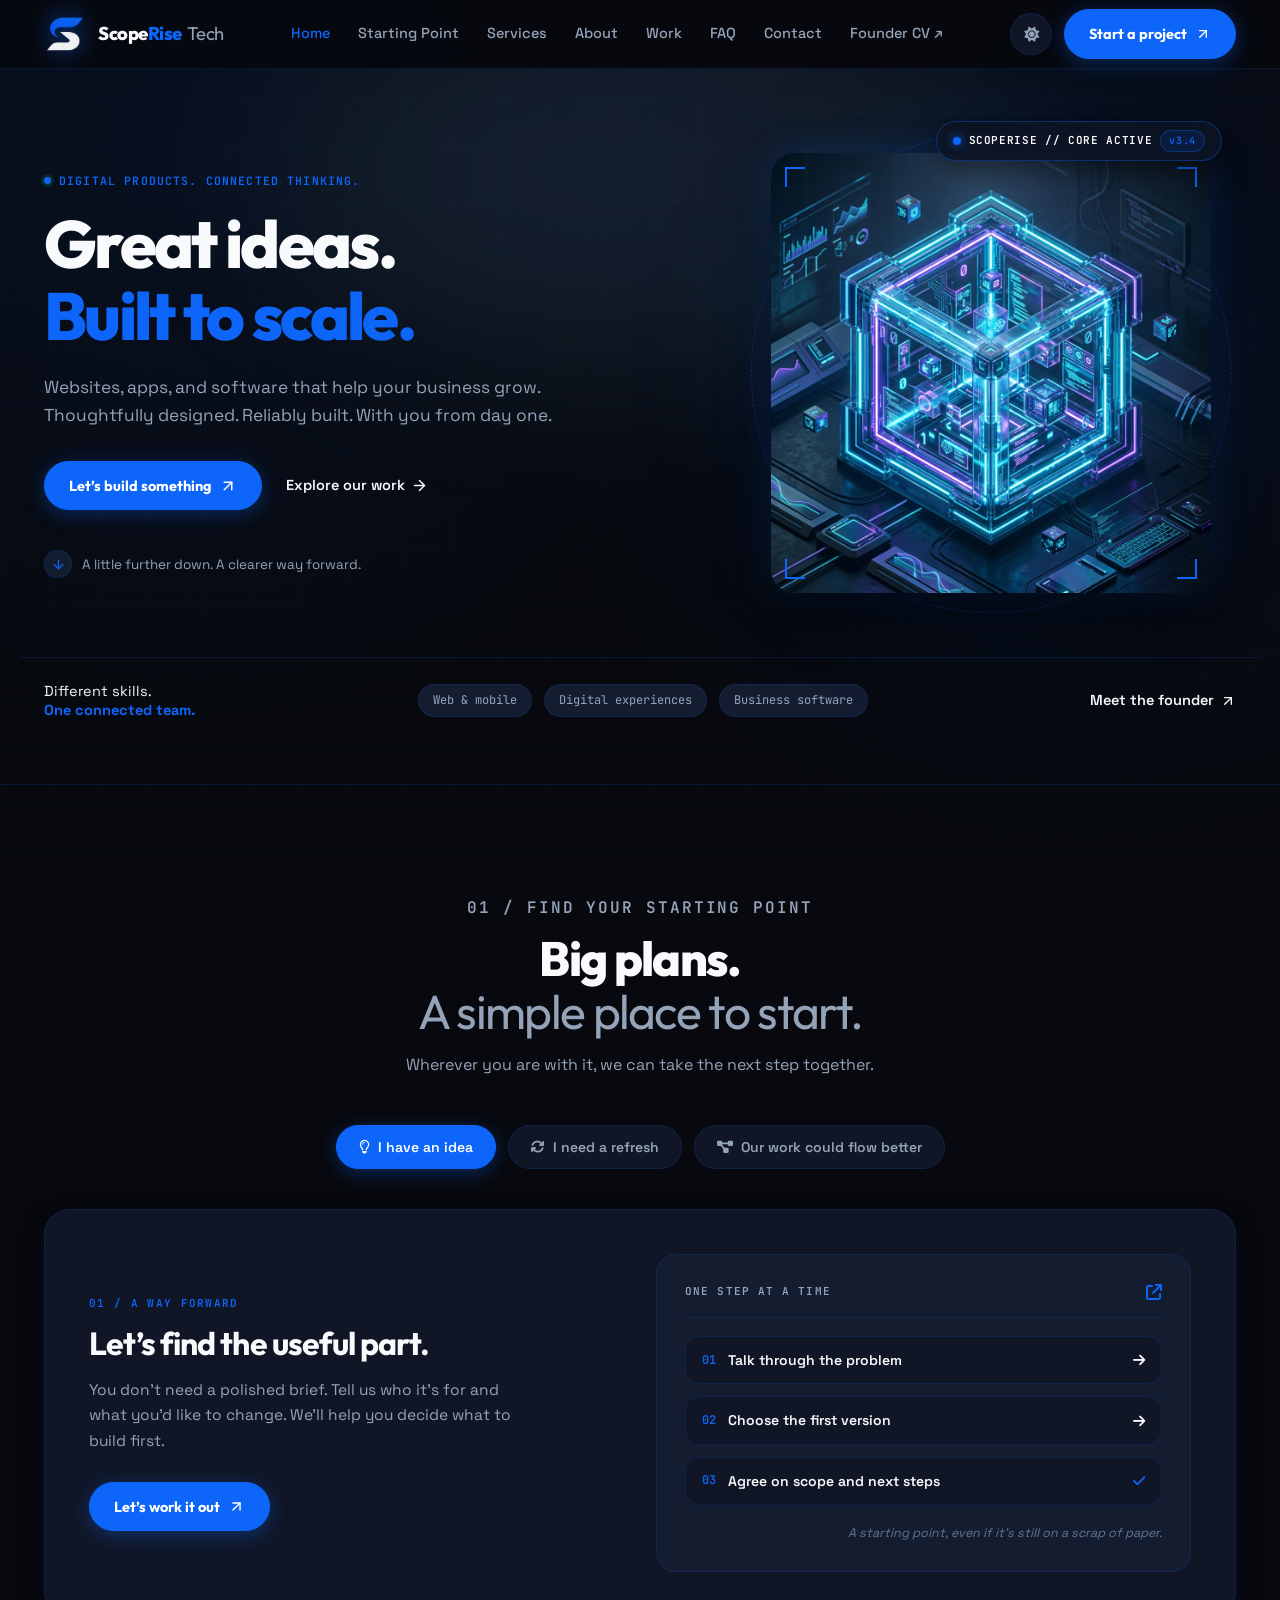
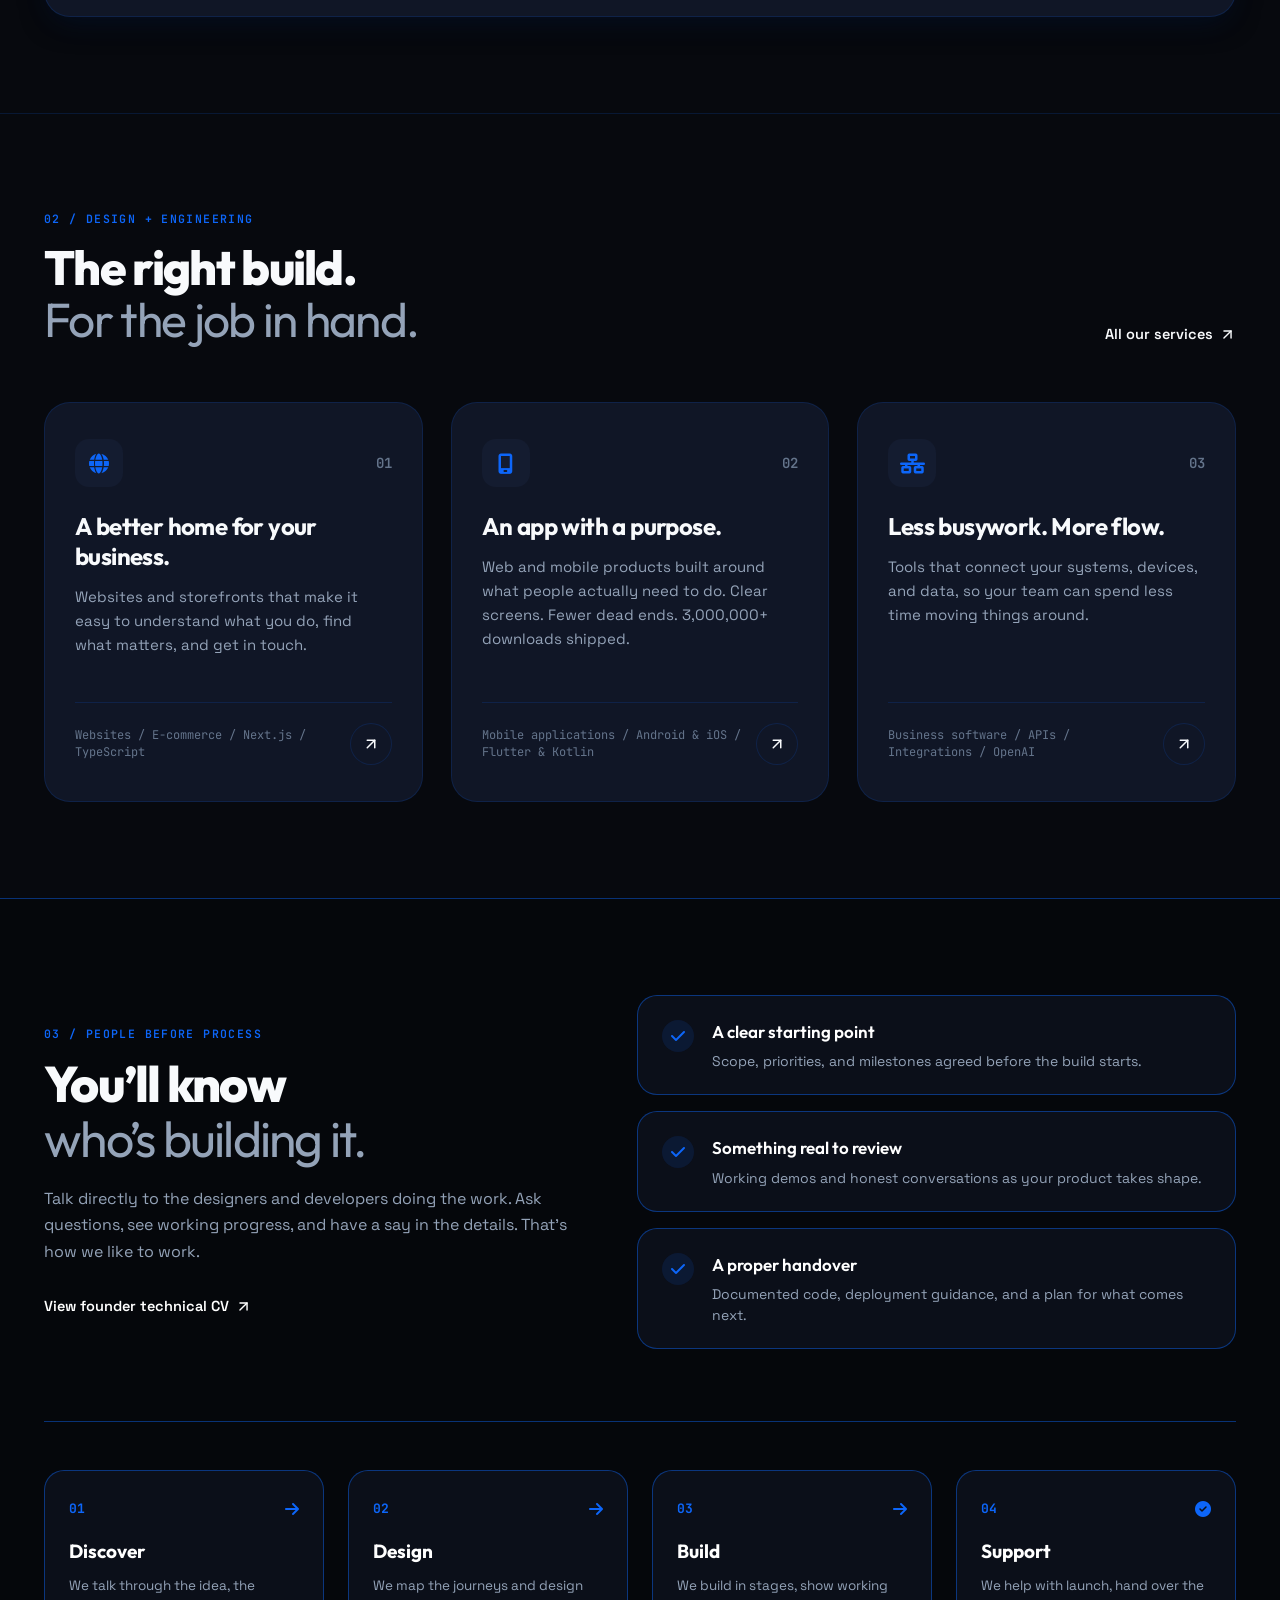
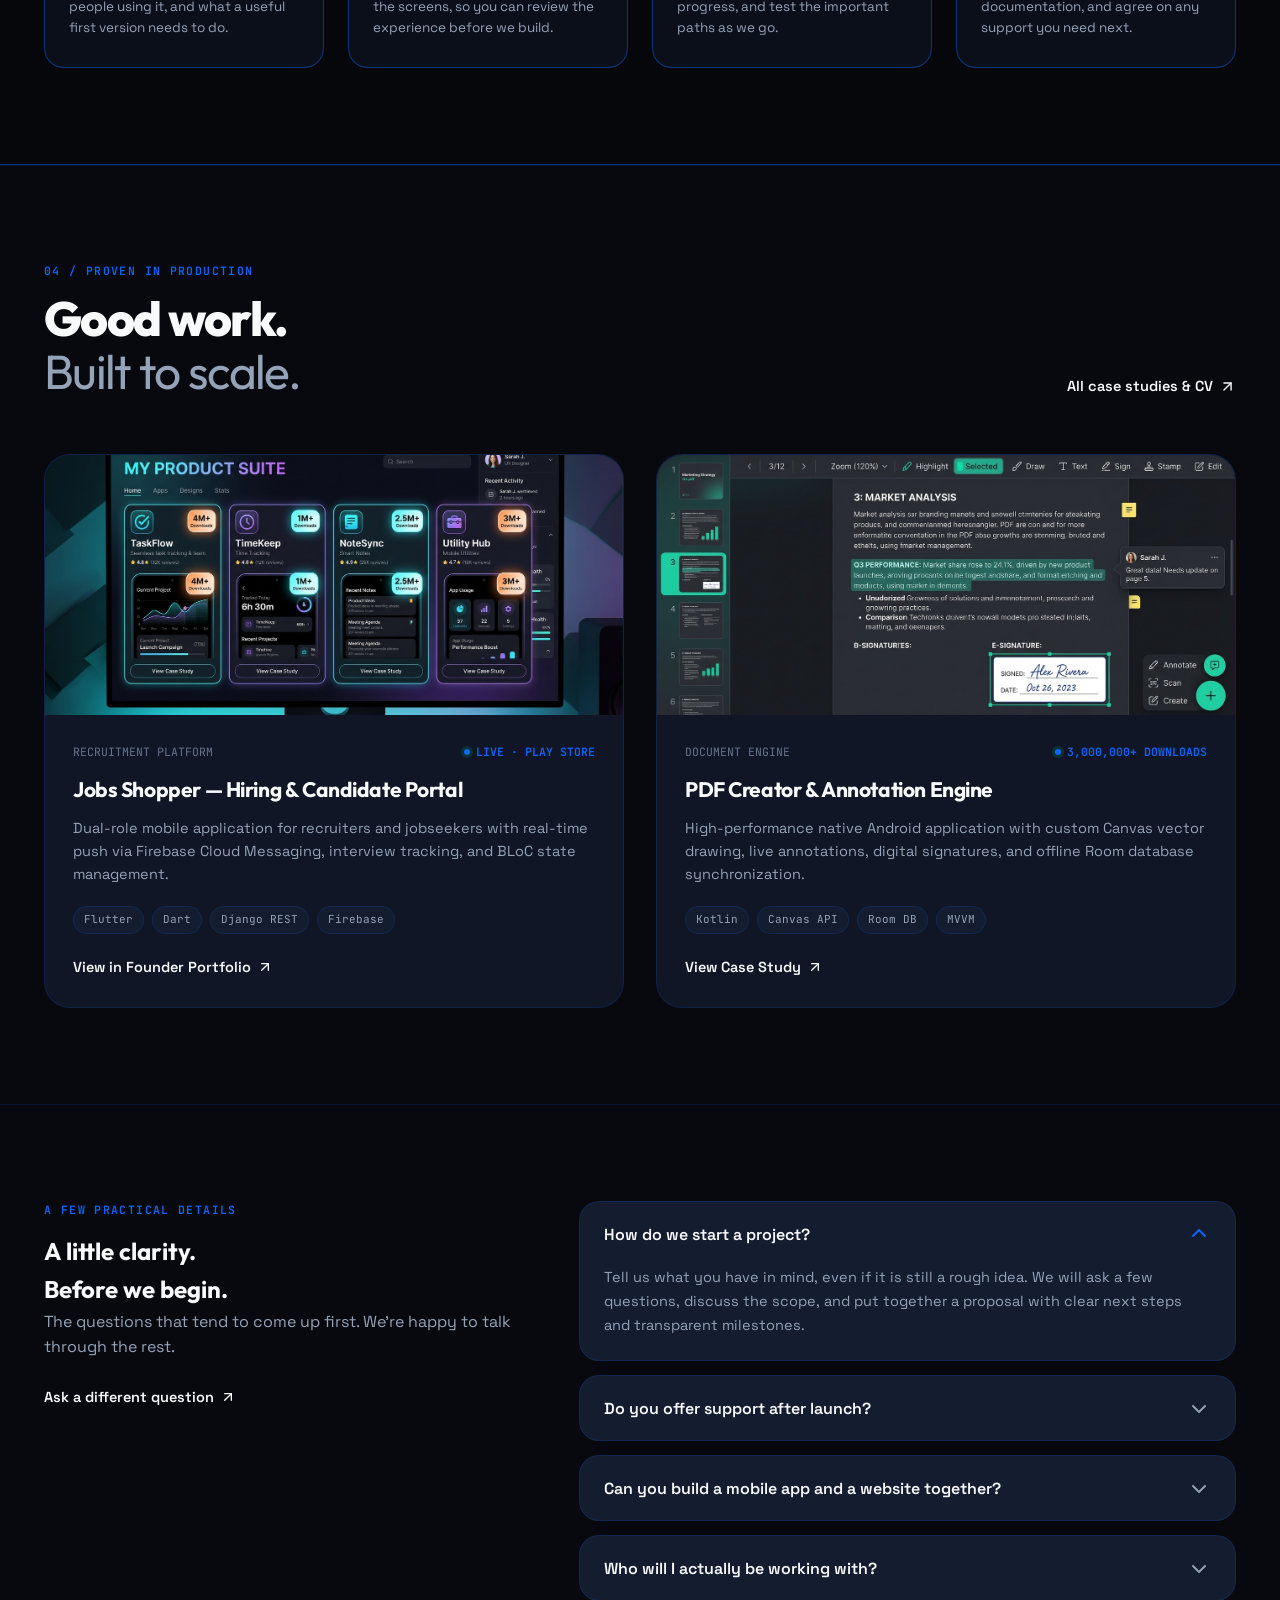
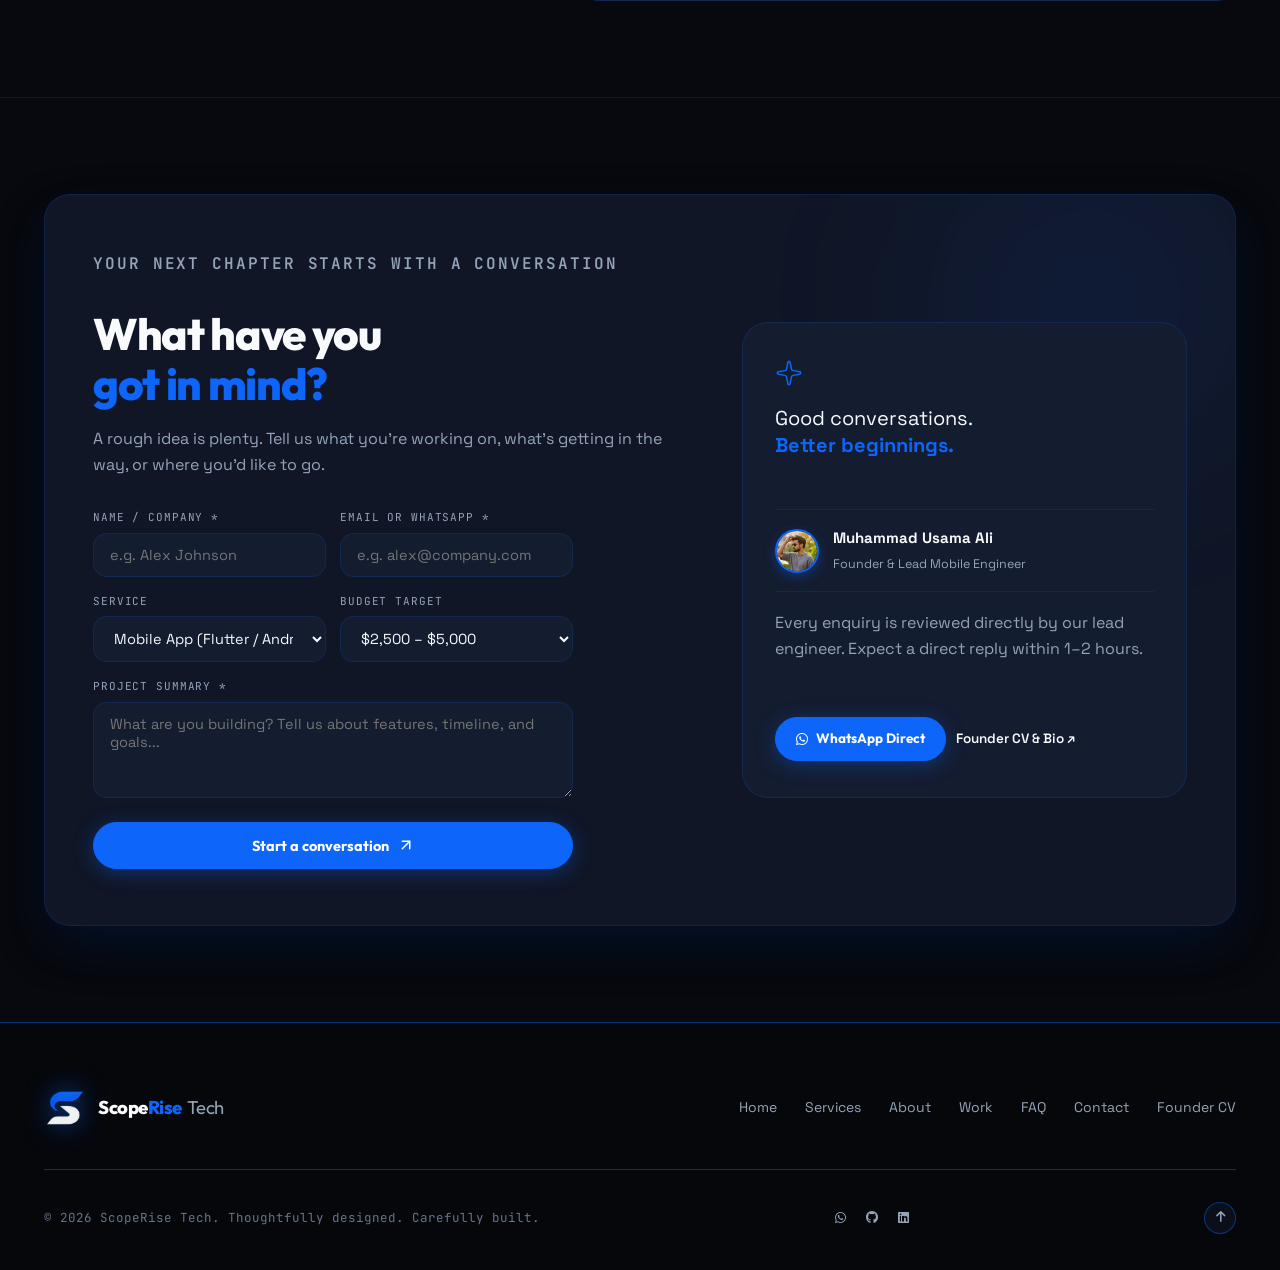
==== commit 7a4f8e0d: "Fix logo visibility in light/dark mode and unify entire site primary color with logo electric blue" ====
--- a/index.html
+++ b/index.html
@@ -26,7 +26,7 @@
   <link rel="stylesheet" href="https://cdnjs.cloudflare.com/ajax/libs/font-awesome/6.5.1/css/all.min.css">
 
   <!-- ScopeRise Tech Cyber-Luxe Theme Stylesheet -->
-  <link rel="stylesheet" href="agency.css?v=8">
+  <link rel="stylesheet" href="agency.css?v=9">
 </head>
 <body>
 
@@ -34,7 +34,8 @@
   <div id="site-preloader" class="site-preloader" aria-hidden="true">
     <div class="preloader-content">
       <div class="preloader-logo-wrap">
-        <img src="assets/images/scoperise-icon.png" alt="ScopeRise Tech" class="preloader-logo-img">
+        <img src="assets/images/scoperise-icon-dark.png" alt="ScopeRise Tech" class="preloader-logo-img logo-dark-mode" width="76" height="76">
+        <img src="assets/images/scoperise-icon-light.png" alt="ScopeRise Tech" class="preloader-logo-img logo-light-mode" width="76" height="76">
         <div class="preloader-glow-ring"></div>
       </div>
       <div class="preloader-brand-title">
@@ -59,7 +60,8 @@
         <!-- Brand Link -->
         <a href="#home" class="north-brand" aria-label="ScopeRise Tech Home">
           <div class="brand-icon-mark">
-            <img src="assets/images/scoperise-icon.png" alt="ScopeRise Tech Logo" class="brand-logo-img">
+            <img src="assets/images/scoperise-icon-dark.png" alt="ScopeRise Tech Logo" class="brand-logo-img logo-dark-mode" width="42" height="42">
+            <img src="assets/images/scoperise-icon-light.png" alt="ScopeRise Tech Logo" class="brand-logo-img logo-light-mode" width="42" height="42">
           </div>
           <span class="brand-title">Scope<span class="brand-accent">Rise</span> <span class="brand-light">Tech</span></span>
         </a>
@@ -103,7 +105,8 @@
       <div id="mobile-navigation" role="dialog" aria-modal="true" aria-label="Site navigation" class="north-mobile-panel">
         <div class="north-mobile-top">
           <div class="mobile-brand-title">
-            <img src="assets/images/scoperise-icon.png" alt="ScopeRise Tech Logo" class="mobile-brand-icon">
+            <img src="assets/images/scoperise-icon-dark.png" alt="ScopeRise Tech Logo" class="mobile-brand-icon logo-dark-mode" width="30" height="30">
+            <img src="assets/images/scoperise-icon-light.png" alt="ScopeRise Tech Logo" class="mobile-brand-icon logo-light-mode" width="30" height="30">
             <span>Scope<span class="brand-accent">Rise</span> <span class="brand-light">Tech</span></span>
           </div>
           <button type="button" class="ac-dialog-close" id="drawer-close" aria-label="Close navigation">
@@ -185,7 +188,7 @@
         </div>
 
         <!-- ScopeRise 3D Cybernetic Engine Visual (Single Primary Color Theme) -->
-        <div class="byteframe-stage" aria-label="ScopeRise 3D Interactive Architecture Engine">
+        <div class="scoperise-stage" aria-label="ScopeRise 3D Interactive Architecture Engine">
           <!-- Atmospheric Radial Glow -->
           <div class="byte-stage-glow" aria-hidden="true"></div>
 
@@ -202,7 +205,7 @@
             <div class="byte-bracket byte-bracket-br" aria-hidden="true"></div>
 
             <!-- Glowing ScopeRise 3D Asset -->
-            <img src="assets/images/byteframe-hero.jpg" alt="ScopeRise Tech 3D Interactive Cybernetic Core" class="byte-hero-img" width="440" height="440">
+            <img src="assets/images/scoperise-hero.jpg" alt="ScopeRise Tech 3D Interactive Cybernetic Core" class="byte-hero-img" width="440" height="440">
             <div class="byte-scanline" aria-hidden="true"></div>
           </div>
 
@@ -744,7 +747,8 @@
       <div class="home-footer-top">
         <a class="north-brand" href="#home" aria-label="ScopeRise Tech Home">
           <div class="brand-icon-mark">
-            <img src="assets/images/scoperise-icon.png" alt="ScopeRise Tech Logo" class="brand-logo-img">
+            <img src="assets/images/scoperise-icon-dark.png" alt="ScopeRise Tech Logo" class="brand-logo-img logo-dark-mode" width="42" height="42">
+            <img src="assets/images/scoperise-icon-light.png" alt="ScopeRise Tech Logo" class="brand-logo-img logo-light-mode" width="42" height="42">
           </div>
           <span class="brand-title">Scope<span class="brand-accent">Rise</span> <span class="brand-light">Tech</span></span>
         </a>
@@ -933,7 +937,7 @@
 
     function applyTheme(theme) {
       document.documentElement.setAttribute('data-theme', theme);
-      localStorage.setItem('byteframe_theme_cyber', theme);
+      localStorage.setItem('scoperise_theme_cyber', theme);
       if (themeIcon) {
         themeIcon.className = theme === 'dark' ? 'fa-solid fa-sun' : 'fa-solid fa-moon';
       }
@@ -947,7 +951,7 @@
       });
     }
 
-    const savedTheme = localStorage.getItem('byteframe_theme_cyber') || 'dark';
+    const savedTheme = localStorage.getItem('scoperise_theme_cyber') || localStorage.getItem('byteframe_theme_cyber') || 'dark';
     applyTheme(savedTheme);
 
     // 5. Mobile Navigation Drawer
--- a/agency.css
+++ b/agency.css
@@ -16,24 +16,24 @@
   --surface-card: #141C30;
   --surface-hover: #1C2744;
   
-  --line: rgba(0, 240, 255, 0.16);
-  --line-strong: rgba(0, 240, 255, 0.35);
-  --line-dark: rgba(0, 240, 255, 0.45);
+  --line: rgba(13, 102, 249, 0.16);
+  --line-strong: rgba(13, 102, 249, 0.35);
+  --line-dark: rgba(13, 102, 249, 0.45);
   
   --text: #F8FAFC;
   --text-muted: #94A3B8;
   --text-subtle: #64748B;
   
   /* ONE SINGLE PRIMARY COLOR: Electric Cyber Cyan */
-  --accent: #00F0FF;
+  --accent: #0D66F9;
   --accent-hover: #38BDF8;
-  --accent-light: rgba(0, 240, 255, 0.12);
-  --accent-glow: rgba(0, 240, 255, 0.35);
-  --accent-gradient: #00F0FF;
+  --accent-light: rgba(13, 102, 249, 0.12);
+  --accent-glow: rgba(13, 102, 249, 0.35);
+  --accent-gradient: #0D66F9;
   
   /* Unified with single primary color */
-  --pos: #00F0FF;
-  --pos-dim: rgba(0, 240, 255, 0.15);
+  --pos: #0D66F9;
+  --pos-dim: rgba(13, 102, 249, 0.15);
   
   --dark-bg: #05070B;
   --dark-surface: #0B0F19;
@@ -53,8 +53,8 @@
   
   --transition: all 0.28s cubic-bezier(0.16, 1, 0.3, 1);
   --shadow-sm: 0 2px 10px rgba(0, 0, 0, 0.3);
-  --shadow-md: 0 10px 30px -8px rgba(0, 240, 255, 0.12), 0 10px 30px -8px rgba(0, 0, 0, 0.5);
-  --shadow-lg: 0 20px 50px -10px rgba(0, 240, 255, 0.18), 0 20px 50px -10px rgba(0, 0, 0, 0.7);
+  --shadow-md: 0 10px 30px -8px rgba(13, 102, 249, 0.12), 0 10px 30px -8px rgba(0, 0, 0, 0.5);
+  --shadow-lg: 0 20px 50px -10px rgba(13, 102, 249, 0.18), 0 20px 50px -10px rgba(0, 0, 0, 0.7);
 }
 
 /* User-triggered high-contrast light mode */
@@ -66,7 +66,7 @@
   --surface-hover: #E2EBF5;
   
   --line: rgba(15, 23, 42, 0.12);
-  --line-strong: rgba(2, 132, 199, 0.35);
+  --line-strong: rgba(13, 102, 249, 0.35);
   --line-dark: rgba(15, 23, 42, 0.25);
   
   --text: #090D16;
@@ -74,14 +74,14 @@
   --text-subtle: #64748B;
   
   /* ONE SINGLE PRIMARY COLOR: Vibrant Ocean Azure */
-  --accent: #0284C7;
-  --accent-hover: #0369A1;
-  --accent-light: rgba(2, 132, 199, 0.12);
-  --accent-glow: rgba(2, 132, 199, 0.25);
-  --accent-gradient: #0284C7;
+  --accent: #0D66F9;
+  --accent-hover: #0952CB;
+  --accent-light: rgba(13, 102, 249, 0.12);
+  --accent-glow: rgba(13, 102, 249, 0.25);
+  --accent-gradient: #0D66F9;
   
-  --pos: #0284C7;
-  --pos-dim: rgba(2, 132, 199, 0.12);
+  --pos: #0D66F9;
+  --pos-dim: rgba(13, 102, 249, 0.12);
 
   --dark-bg: #05070B;
   --dark-surface: #0B0F19;
@@ -115,10 +115,10 @@
   font-family: var(--font-sans);
   background-color: var(--bg);
   background-image: 
-    radial-gradient(circle at 15% 15%, rgba(0, 240, 255, 0.08) 0%, transparent 45%),
-    radial-gradient(circle at 85% 25%, rgba(0, 240, 255, 0.06) 0%, transparent 50%),
-    linear-gradient(rgba(0, 240, 255, 0.025) 1px, transparent 1px),
-    linear-gradient(90deg, rgba(0, 240, 255, 0.025) 1px, transparent 1px);
+    radial-gradient(circle at 15% 15%, rgba(13, 102, 249, 0.08) 0%, transparent 45%),
+    radial-gradient(circle at 85% 25%, rgba(13, 102, 249, 0.06) 0%, transparent 50%),
+    linear-gradient(rgba(13, 102, 249, 0.025) 1px, transparent 1px),
+    linear-gradient(90deg, rgba(13, 102, 249, 0.025) 1px, transparent 1px);
   background-size: 100% 100%, 100% 100%, 50px 50px, 50px 50px;
   background-attachment: fixed;
   color: var(--text);
@@ -221,7 +221,7 @@
   background: var(--accent-hover);
   border-color: var(--accent-hover);
   color: #FFFFFF !important;
-  box-shadow: 0 12px 30px var(--accent-glow), 0 0 25px rgba(0, 240, 255, 0.4);
+  box-shadow: 0 12px 30px var(--accent-glow), 0 0 25px rgba(13, 102, 249, 0.4);
 }
 
 .north-button-secondary,
@@ -291,8 +291,8 @@
 
 /* Round arrow icon container */
 .north-round-arrow {
-  width: 38px;
-  height: 38px;
+  width: 42px;
+  height: 42px;
   border-radius: 50%;
   background: var(--surface);
   border: 1px solid var(--line);
@@ -348,9 +348,43 @@
   transform: translateY(-1px);
 }
 
+/* ==========================================================================
+   THEME-AWARE LOGO SYSTEM (100% VISIBILITY IN LIGHT & DARK MODE)
+   ========================================================================== */
+.logo-dark-mode {
+  display: block;
+}
+.logo-light-mode {
+  display: none;
+}
+[data-theme="light"] .logo-dark-mode {
+  display: none !important;
+}
+[data-theme="light"] .logo-light-mode {
+  display: block !important;
+}
+[data-theme="dark"] .logo-dark-mode {
+  display: block !important;
+}
+[data-theme="dark"] .logo-light-mode {
+  display: none !important;
+}
+[data-theme="light"] .brand-logo-img {
+  filter: drop-shadow(0 2px 8px rgba(13, 102, 249, 0.3));
+}
+[data-theme="dark"] .brand-logo-img {
+  filter: drop-shadow(0 0 12px rgba(13, 102, 249, 0.65));
+}
+[data-theme="light"] .mobile-brand-icon {
+  filter: drop-shadow(0 1px 6px rgba(13, 102, 249, 0.3));
+}
+[data-theme="dark"] .mobile-brand-icon {
+  filter: drop-shadow(0 0 10px rgba(13, 102, 249, 0.65));
+}
+
 .brand-icon-mark {
-  width: 38px;
-  height: 38px;
+  width: 42px;
+  height: 42px;
   display: flex;
   align-items: center;
   justify-content: center;
@@ -362,13 +396,13 @@
   width: 100%;
   height: 100%;
   object-fit: contain;
-  filter: drop-shadow(0 0 10px rgba(0, 240, 255, 0.45));
+  filter: drop-shadow(0 0 10px rgba(13, 102, 249, 0.45));
   transition: transform 0.3s cubic-bezier(0.16, 1, 0.3, 1), filter 0.3s ease;
 }
 
 .north-brand:hover .brand-logo-img {
   transform: scale(1.08) rotate(-3deg);
-  filter: drop-shadow(0 0 18px rgba(0, 240, 255, 0.8));
+  filter: drop-shadow(0 0 18px rgba(13, 102, 249, 0.8));
 }
 
 .brand-title {
@@ -405,7 +439,7 @@
   width: 28px;
   height: 28px;
   object-fit: contain;
-  filter: drop-shadow(0 0 8px rgba(0, 240, 255, 0.5));
+  filter: drop-shadow(0 0 8px rgba(13, 102, 249, 0.5));
 }
 
 /* ==========================================================================
@@ -468,18 +502,18 @@
   width: 76px;
   height: 76px;
   object-fit: contain;
-  filter: drop-shadow(0 0 24px rgba(0, 240, 255, 0.7));
+  filter: drop-shadow(0 0 24px rgba(13, 102, 249, 0.7));
   animation: pulseLogo 1.6s ease-in-out infinite alternate;
 }
 
 @keyframes pulseLogo {
   0% {
     transform: scale(0.97);
-    filter: drop-shadow(0 0 16px rgba(0, 240, 255, 0.45));
+    filter: drop-shadow(0 0 16px rgba(13, 102, 249, 0.45));
   }
   100% {
     transform: scale(1.06);
-    filter: drop-shadow(0 0 32px rgba(0, 240, 255, 0.9));
+    filter: drop-shadow(0 0 32px rgba(13, 102, 249, 0.9));
   }
 }
 
@@ -487,7 +521,7 @@
   position: absolute;
   inset: -10px;
   border-radius: 50%;
-  border: 1.5px dashed rgba(0, 240, 255, 0.4);
+  border: 1.5px dashed rgba(13, 102, 249, 0.4);
   animation: spinRing 9s linear infinite;
 }
 
@@ -509,11 +543,11 @@
 }
 
 .preloader-accent {
-  color: #00F0FF;
+  color: #0D66F9;
 }
 
 [data-theme="light"] .preloader-accent {
-  color: #0284C7;
+  color: #0D66F9;
 }
 
 .preloader-sub {
@@ -537,7 +571,7 @@
 .preloader-bar-fill {
   width: 100%;
   height: 100%;
-  background: linear-gradient(90deg, #00F0FF, #38BDF8);
+  background: linear-gradient(90deg, #0D66F9, #38BDF8);
   transform: translateX(-100%);
   animation: loadProgress 0.75s cubic-bezier(0.16, 1, 0.3, 1) forwards;
 }
@@ -580,8 +614,8 @@
 }
 
 .theme-toggle-btn {
-  width: 38px;
-  height: 38px;
+  width: 42px;
+  height: 42px;
   border-radius: var(--radius-full);
   display: inline-flex;
   align-items: center;
@@ -818,7 +852,7 @@
 /* ==========================================================================
    SCOPERISE HERO STAGE & 3D CYBERNETIC ENGINE VISUAL
    ========================================================================== */
-.byteframe-stage {
+.scoperise-stage {
   position: relative;
   display: flex;
   justify-content: center;
@@ -832,7 +866,7 @@
 .byte-stage-glow {
   position: absolute;
   inset: -12%;
-  background: radial-gradient(circle, rgba(0, 240, 255, 0.22) 0%, rgba(0, 240, 255, 0.06) 50%, transparent 70%);
+  background: radial-gradient(circle, rgba(13, 102, 249, 0.22) 0%, rgba(13, 102, 249, 0.06) 50%, transparent 70%);
   filter: blur(55px);
   pointer-events: none;
   z-index: 0;
@@ -855,14 +889,14 @@
 .byte-orbit-one {
   width: 480px;
   height: 480px;
-  border: 1px dashed rgba(0, 240, 255, 0.35);
+  border: 1px dashed rgba(13, 102, 249, 0.35);
   animation: orbitRotate 45s linear infinite;
 }
 
 .byte-orbit-two {
   width: 380px;
   height: 380px;
-  border: 1px solid rgba(0, 240, 255, 0.22);
+  border: 1px solid rgba(13, 102, 249, 0.22);
   animation: orbitRotate 30s linear infinite reverse;
 }
 
@@ -879,8 +913,8 @@
   overflow: hidden;
   box-shadow: 
     0 24px 60px -12px rgba(0, 0, 0, 0.8),
-    0 0 40px -8px rgba(0, 240, 255, 0.35),
-    inset 0 0 0 1px rgba(0, 240, 255, 0.35);
+    0 0 40px -8px rgba(13, 102, 249, 0.35),
+    inset 0 0 0 1px rgba(13, 102, 249, 0.35);
   background: #090D18;
   transition: var(--transition);
 }
@@ -889,8 +923,8 @@
   transform: translateY(-6px) scale(1.01);
   box-shadow: 
     0 32px 70px -10px rgba(0, 0, 0, 0.9),
-    0 0 55px -4px rgba(0, 240, 255, 0.5),
-    inset 0 0 0 1px rgba(0, 240, 255, 0.55);
+    0 0 55px -4px rgba(13, 102, 249, 0.5),
+    inset 0 0 0 1px rgba(13, 102, 249, 0.55);
 }
 
 .byte-hero-img {
@@ -914,7 +948,7 @@
   left: 0;
   right: 0;
   height: 35px;
-  background: linear-gradient(180deg, transparent 0%, rgba(0, 240, 255, 0.28) 50%, transparent 100%);
+  background: linear-gradient(180deg, transparent 0%, rgba(13, 102, 249, 0.28) 50%, transparent 100%);
   filter: blur(2px);
   pointer-events: none;
   animation: scanCycle 5.5s ease-in-out infinite;
@@ -977,7 +1011,7 @@
   background: rgba(13, 20, 36, 0.9);
   backdrop-filter: blur(14px);
   -webkit-backdrop-filter: blur(14px);
-  border: 1px solid rgba(0, 240, 255, 0.35);
+  border: 1px solid rgba(13, 102, 249, 0.35);
   border-radius: var(--radius-full);
   font-family: var(--font-mono);
   font-size: 11px;
@@ -1003,8 +1037,8 @@
 
 .byte-chip-pill {
   padding: 2px 8px;
-  background: rgba(0, 240, 255, 0.12);
-  border: 1px solid rgba(0, 240, 255, 0.3);
+  background: rgba(13, 102, 249, 0.12);
+  border: 1px solid rgba(13, 102, 249, 0.3);
   border-radius: var(--radius-full);
   color: var(--accent);
   font-size: 10px;
@@ -1019,18 +1053,18 @@
   background: rgba(13, 20, 36, 0.92);
   backdrop-filter: blur(18px);
   -webkit-backdrop-filter: blur(18px);
-  border: 1px solid rgba(0, 240, 255, 0.3);
+  border: 1px solid rgba(13, 102, 249, 0.3);
   border-radius: var(--radius-lg);
   padding: 18px 22px;
   max-width: 320px;
-  box-shadow: 0 18px 45px -8px rgba(0, 0, 0, 0.65), 0 0 25px rgba(0, 240, 255, 0.18);
+  box-shadow: 0 18px 45px -8px rgba(0, 0, 0, 0.65), 0 0 25px rgba(13, 102, 249, 0.18);
   transition: var(--transition);
 }
 
 .byte-hud-card:hover {
   transform: translateY(-4px);
-  border-color: rgba(0, 240, 255, 0.5);
-  box-shadow: 0 22px 50px -8px rgba(0, 0, 0, 0.75), 0 0 35px rgba(0, 240, 255, 0.3);
+  border-color: rgba(13, 102, 249, 0.5);
+  box-shadow: 0 22px 50px -8px rgba(0, 0, 0, 0.75), 0 0 35px rgba(13, 102, 249, 0.3);
 }
 
 .hud-card-top {
@@ -1060,9 +1094,9 @@
   font-weight: 700;
   padding: 3px 8px;
   border-radius: var(--radius-full);
-  background: rgba(0, 240, 255, 0.12);
-  color: var(--accent);
-  border: 1px solid rgba(0, 240, 255, 0.3);
+  background: rgba(13, 102, 249, 0.12);
+  color: var(--accent);
+  border: 1px solid rgba(13, 102, 249, 0.3);
 }
 
 .hud-metrics {
@@ -1529,7 +1563,7 @@
   width: 32px;
   height: 32px;
   border-radius: 50%;
-  background: rgba(0, 240, 255, 0.12);
+  background: rgba(13, 102, 249, 0.12);
   display: grid;
   place-items: center;
   color: var(--accent);
